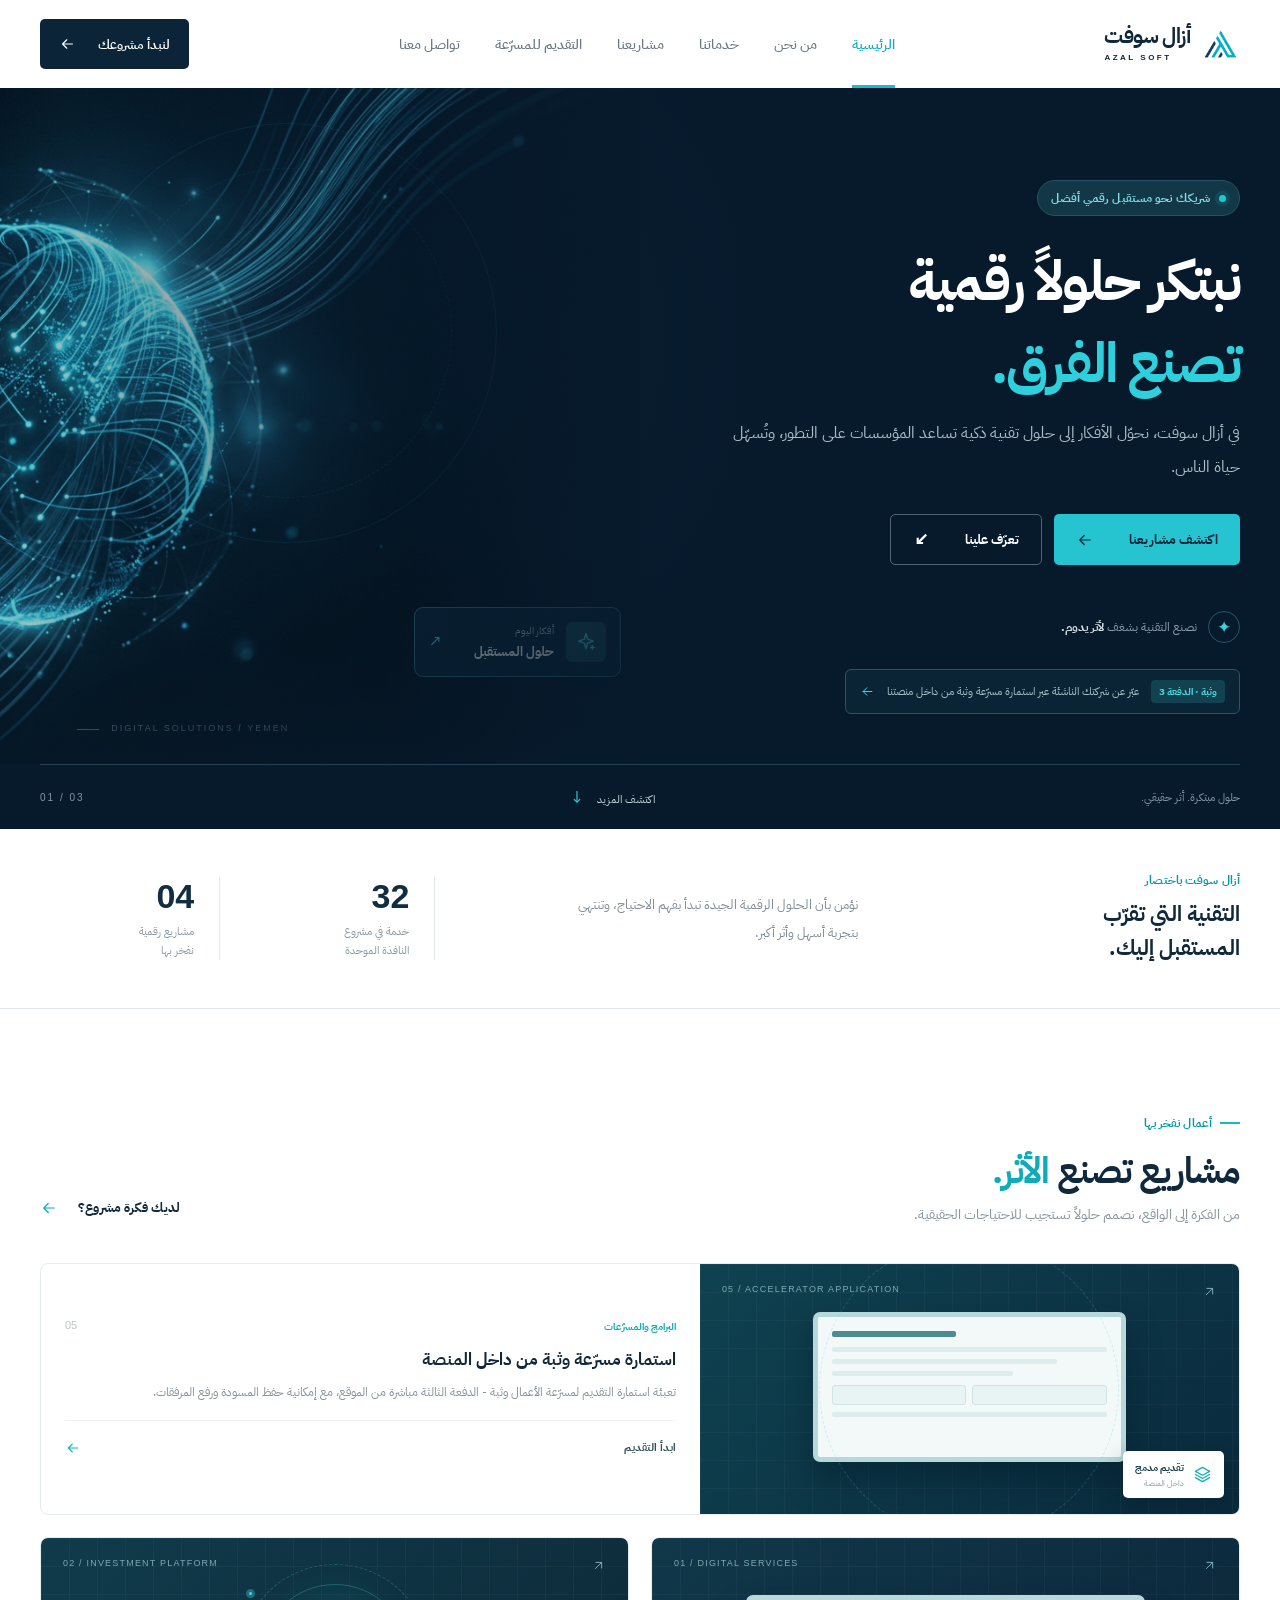
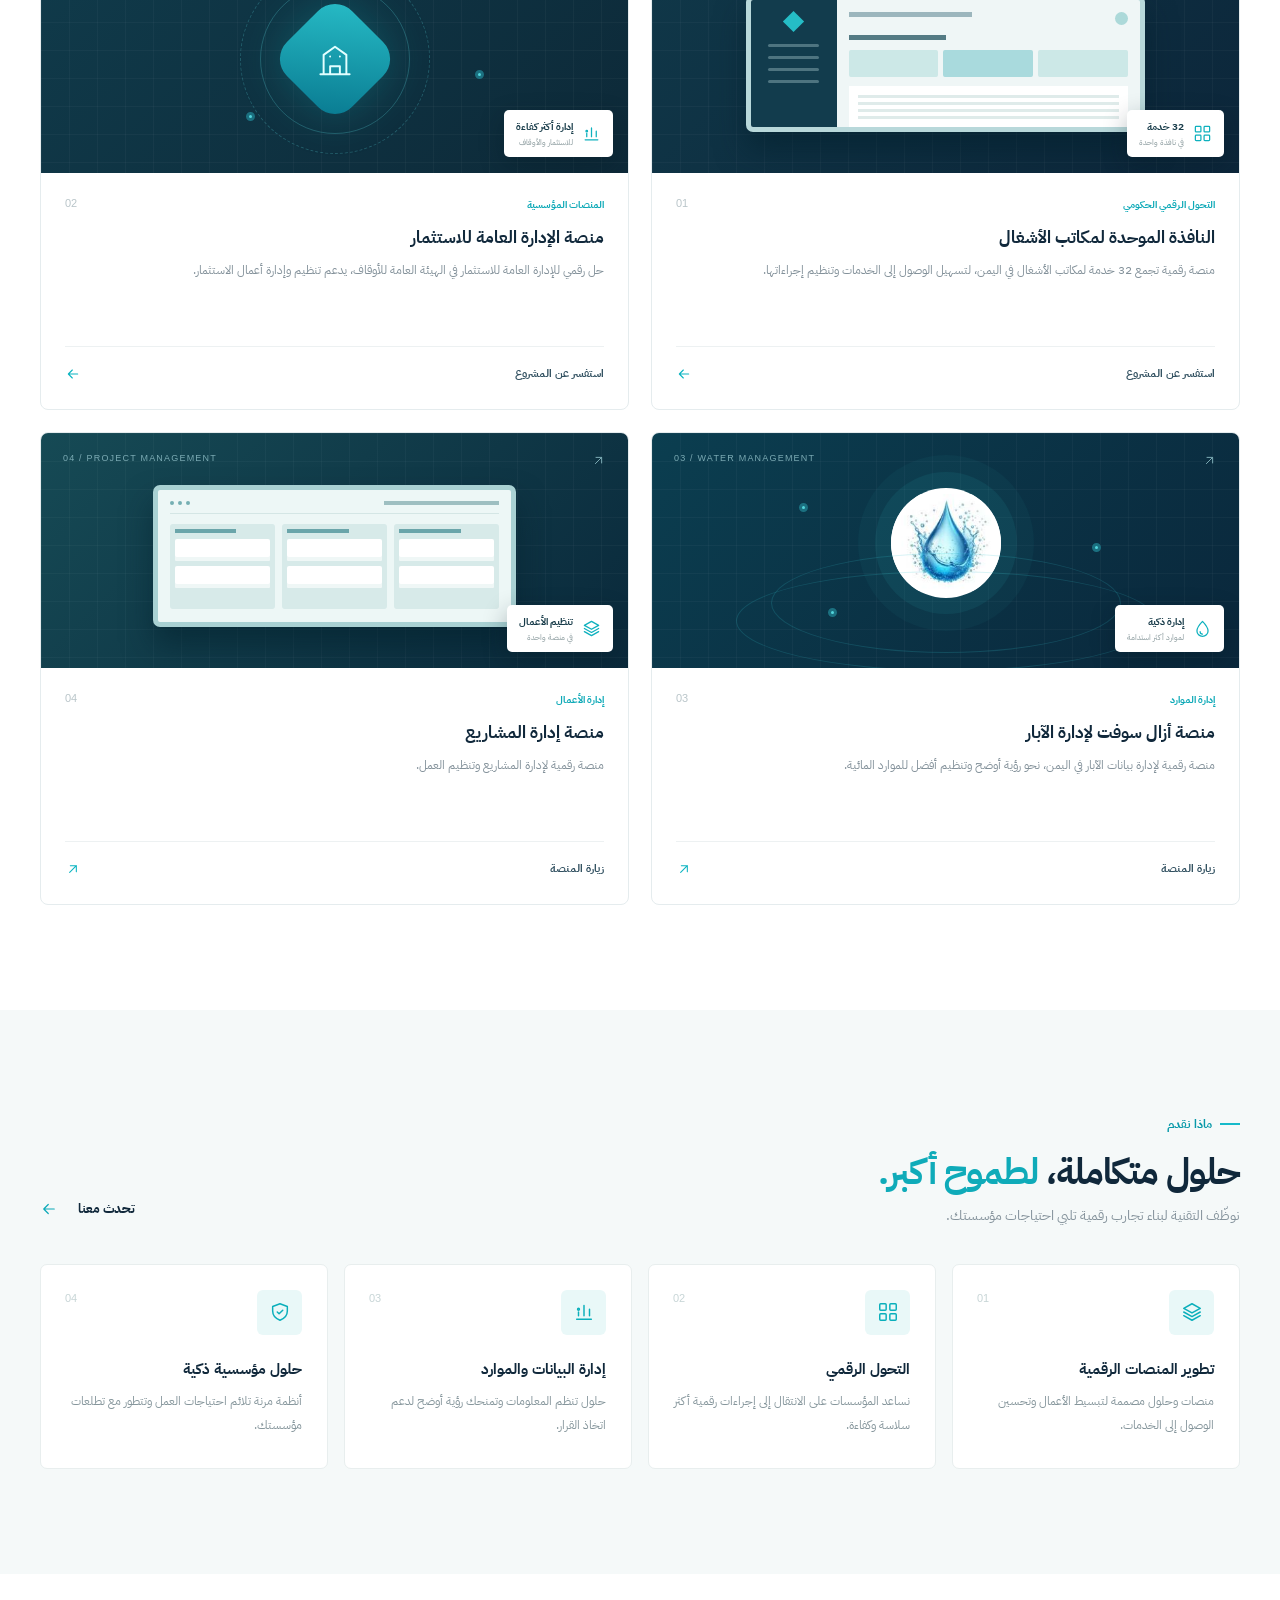
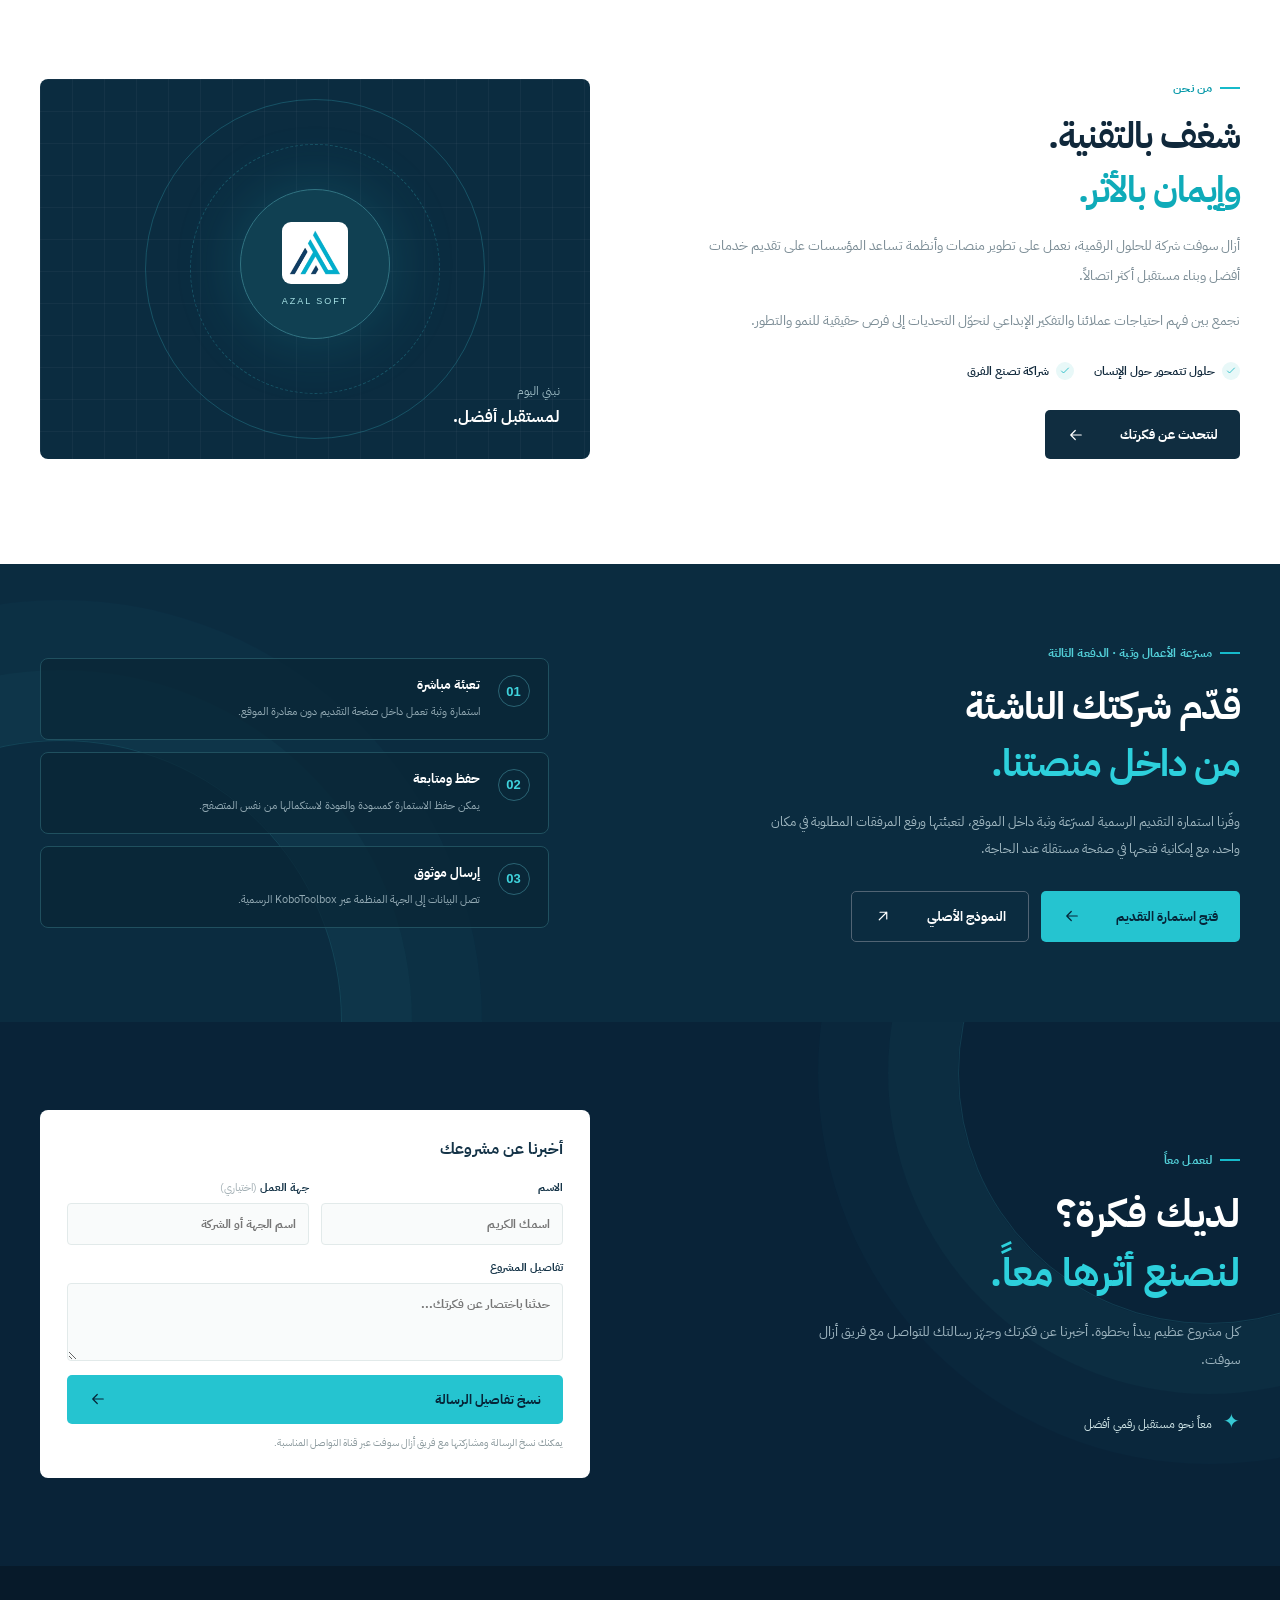
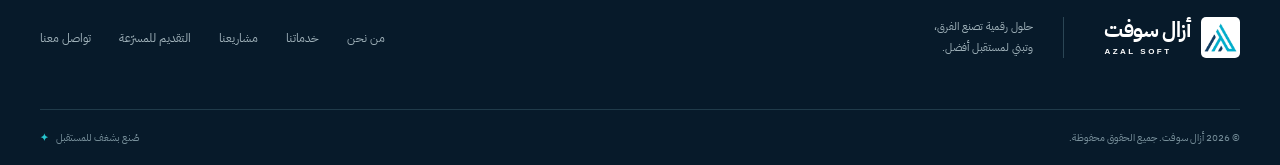
==== web/index.html @ 36b94ab3 "إضافة صفحة تعبئة استمارة مسرّعة وثبة داخل الموقع - صفحة apply.html تعرض استمارة KoboToolbox المدمجة " ====
<!DOCTYPE html>
<html lang="ar" dir="rtl">
<head>
  <meta charset="UTF-8">
  <meta name="viewport" content="width=device-width, initial-scale=1.0">
  <meta name="theme-color" content="#081a2c">
  <meta name="description" content="أزال سوفت للحلول الرقمية: نصمم ونطور منصات رقمية تصنع أثراً مستداماً في اليمن.">
  <title>أزال سوفت | حلول رقمية تصنع الأثر</title>
  <link rel="preconnect" href="https://fonts.googleapis.com">
  <link rel="preconnect" href="https://fonts.gstatic.com" crossorigin>
  <link href="https://fonts.googleapis.com/css2?family=IBM+Plex+Sans+Arabic:wght@400;500;600;700&display=swap" rel="stylesheet">
  <link rel="icon" type="image/png" href="assets/azal-mark.png">
  <link rel="stylesheet" href="styles.css">
  <script src="script.js" defer></script>
</head>
<body>
  <svg xmlns="http://www.w3.org/2000/svg" class="svg-defs" aria-hidden="true">
    <symbol id="arrow" viewBox="0 0 24 24"><path d="M19 12H5M11 18l-6-6 6-6"/></symbol>
    <symbol id="arrow-up" viewBox="0 0 24 24"><path d="M7 17 17 7M8 7h9v9"/></symbol>
    <symbol id="layers" viewBox="0 0 24 24"><path d="m12 3 9 5-9 5-9-5 9-5ZM3 12l9 5 9-5M3 16l9 5 9-5"/></symbol>
    <symbol id="grid" viewBox="0 0 24 24"><rect x="3" y="3" width="7" height="7" rx="1"/><rect x="14" y="3" width="7" height="7" rx="1"/><rect x="3" y="14" width="7" height="7" rx="1"/><rect x="14" y="14" width="7" height="7" rx="1"/></symbol>
    <symbol id="chart" viewBox="0 0 24 24"><path d="M4 20h16M6 16v-4M12 16V5M18 16V9"/><circle cx="6" cy="9" r="1"/></symbol>
    <symbol id="shield" viewBox="0 0 24 24"><path d="M12 3 4 6v5c0 5 3.4 8.3 8 10 4.6-1.7 8-5 8-10V6l-8-3Z"/><path d="m9 12 2 2 4-4"/></symbol>
    <symbol id="building" viewBox="0 0 24 24"><path d="M3 21h18M5 21V9l7-5 7 5v12M9 21v-5h6v5M9 10h.01M15 10h.01"/></symbol>
    <symbol id="drop" viewBox="0 0 24 24"><path d="M12 3S5 10.2 5 15a7 7 0 0 0 14 0c0-4.8-7-12-7-12Z"/><path d="M9 16a3 3 0 0 0 3 3"/></symbol>
    <symbol id="spark" viewBox="0 0 24 24"><path d="m12 3 1.8 5.8L20 11l-6.2 2.2L12 19l-1.8-5.8L4 11l6.2-2.2L12 3ZM19 16v4M17 18h4"/></symbol>
    <symbol id="check" viewBox="0 0 24 24"><path d="m5 12 4 4L19 6"/></symbol>
  </svg>
  <header class="site-header" id="top">
    <div class="container header-inner">
      <a class="brand" href="#top" aria-label="أزال سوفت - الصفحة الرئيسية">
        <span class="brand-mark"><img src="assets/azal-mark.png" alt=""></span>
        <span class="brand-text"><strong>أزال سوفت</strong><small>AZAL SOFT</small></span>
      </a>
      <button class="menu-toggle" type="button" aria-label="فتح القائمة" aria-expanded="false" aria-controls="main-nav"><span></span><span></span><span></span></button>
      <nav class="main-nav" id="main-nav" aria-label="القائمة الرئيسية">
        <a class="active" href="#top">الرئيسية</a><a href="#about">من نحن</a><a href="#services">خدماتنا</a><a href="#projects">مشاريعنا</a><a href="apply.html">التقديم للمسرّعة</a><a href="#contact">تواصل معنا</a>
      </nav>
      <a class="header-cta" href="#contact">لنبدأ مشروعك <svg><use href="#arrow"></use></svg></a>
    </div>
  </header>

  <main>
    <section class="hero">
      <div class="hero-glow"></div>
      <div class="container hero-grid">
        <div class="hero-copy">
          <div class="eyebrow light"><span class="pulse"></span> شريكك نحو مستقبل رقمي أفضل</div>
          <h1>نبتكر حلولاً رقمية<br><span>تصنع الفرق.</span></h1>
          <p>في أزال سوفت، نحوّل الأفكار إلى حلول تقنية ذكية تساعد المؤسسات على التطور، وتُسهّل حياة الناس.</p>
          <div class="hero-actions"><a class="button button-cyan" href="#projects">اكتشف مشاريعنا <svg><use href="#arrow"></use></svg></a><a class="button button-outline" href="#about">تعرّف علينا <span>↙</span></a></div>
          <div class="hero-note"><span class="note-icon">✦</span><span>نصنع التقنية بشغف <b>لأثر يدوم.</b></span></div>
          <a class="hero-program" href="apply.html"><span class="hero-program-badge">وثبة · الدفعة 3</span><span>عبّر عن شركتك الناشئة عبر استمارة مسرّعة وثبة من داخل منصتنا</span><svg><use href="#arrow"></use></svg></a>
        </div>
        <div class="hero-art" aria-hidden="true">
          <div class="orbit orbit-one"></div><div class="orbit orbit-two"></div>
          <div class="floating-card"><span class="floating-icon"><svg><use href="#spark"></use></svg></span><span><small>أفكار اليوم</small><strong>حلول المستقبل</strong></span><span class="float-arrow">↗</span></div>
          <div class="art-label"><span></span> DIGITAL SOLUTIONS <b> / </b> YEMEN</div>
        </div>
      </div>
      <div class="hero-bottom container"><span>حلول مبتكرة. أثر حقيقي.</span><a href="#projects">اكتشف المزيد <span>↓</span></a><span class="hero-index">01 / 03</span></div>
    </section>

    <section class="intro-strip">
      <div class="container strip-grid">
        <div class="strip-title"><span class="section-kicker">أزال سوفت باختصار</span><h2>التقنية التي تقرّب<br>المستقبل إليك.</h2></div>
        <p>نؤمن بأن الحلول الرقمية الجيدة تبدأ بفهم الاحتياج، وتنتهي بتجربة أسهل وأثر أكبر.</p>
        <div class="strip-stat"><strong>32</strong><small>خدمة في مشروع<br>النافذة الموحدة</small></div>
        <div class="strip-stat"><strong>04</strong><small>مشاريع رقمية<br>نفخر بها</small></div>
      </div>
    </section>

    <section class="section projects-section" id="projects">
      <div class="container">
        <div class="section-heading"><div><span class="section-kicker"><i></i> أعمال نفخر بها</span><h2>مشاريع تصنع <em>الأثر.</em></h2><p>من الفكرة إلى الواقع، نصمم حلولاً تستجيب للاحتياجات الحقيقية.</p></div><a class="text-link" href="#contact">لديك فكرة مشروع؟ <svg><use href="#arrow"></use></svg></a></div>
        <div class="project-grid">
          <article class="project-card project-card-wide">
            <div class="project-visual visual-apply"><div class="visual-top"><span>05 / ACCELERATOR APPLICATION</span><svg><use href="#arrow-up"></use></svg></div><div class="apply-art" aria-hidden="true"><div class="apply-sheet"><span class="apply-sheet-head"></span><i></i><i></i><i></i><span class="apply-sheet-row"><b></b><b></b></span><i></i></div><div class="apply-ring"></div></div><div class="visual-badge"><svg><use href="#layers"></use></svg><span><b>تقديم مدمج</b><small>داخل المنصة</small></span></div></div>
            <div class="project-info"><div class="project-meta"><span>البرامج والمسرّعات</span><span>05</span></div><h3>استمارة مسرّعة وثبة من داخل المنصة</h3><p>تعبئة استمارة التقديم لمسرّعة الأعمال وثبة - الدفعة الثالثة مباشرة من الموقع، مع إمكانية حفظ المسودة ورفع المرفقات.</p><a href="apply.html" aria-label="بدء تعبئة استمارة مسرّعة وثبة">ابدأ التقديم <svg><use href="#arrow"></use></svg></a></div>
          </article>
          <article class="project-card">
            <div class="project-visual visual-window"><div class="visual-top"><span>01 / DIGITAL SERVICES</span><svg><use href="#arrow-up"></use></svg></div><div class="mini-dashboard"><div class="dash-sidebar"><span class="dash-logo"></span><i></i><i></i><i></i><i></i></div><div class="dash-content"><div class="dash-header"><b></b><span></span></div><div class="dash-heading"></div><div class="dash-cards"><i></i><i></i><i></i></div><div class="dash-table"><i></i><i></i><i></i><i></i></div></div></div><div class="visual-badge"><svg><use href="#grid"></use></svg><span><b>32 خدمة</b><small>في نافذة واحدة</small></span></div></div>
            <div class="project-info"><div class="project-meta"><span>التحول الرقمي الحكومي</span><span>01</span></div><h3>النافذة الموحدة لمكاتب الأشغال</h3><p>منصة رقمية تجمع 32 خدمة لمكاتب الأشغال في اليمن، لتسهيل الوصول إلى الخدمات وتنظيم إجراءاتها.</p><a href="#contact" aria-label="استفسر عن مشروع النافذة الموحدة">استفسر عن المشروع <svg><use href="#arrow"></use></svg></a></div>
          </article>
          <article class="project-card">
            <div class="project-visual visual-invest"><div class="visual-top"><span>02 / INVESTMENT PLATFORM</span><svg><use href="#arrow-up"></use></svg></div><div class="invest-art"><div class="invest-ring ring-a"></div><div class="invest-ring ring-b"></div><div class="invest-core"><svg><use href="#building"></use></svg></div><span class="invest-dot dot-a"></span><span class="invest-dot dot-b"></span><span class="invest-dot dot-c"></span></div><div class="visual-badge"><svg><use href="#chart"></use></svg><span><b>إدارة أكثر كفاءة</b><small>للاستثمار والأوقاف</small></span></div></div>
            <div class="project-info"><div class="project-meta"><span>المنصات المؤسسية</span><span>02</span></div><h3>منصة الإدارة العامة للاستثمار</h3><p>حل رقمي للإدارة العامة للاستثمار في الهيئة العامة للأوقاف، يدعم تنظيم وإدارة أعمال الاستثمار.</p><a href="#contact" aria-label="استفسر عن منصة الإدارة العامة للاستثمار">استفسر عن المشروع <svg><use href="#arrow"></use></svg></a></div>
          </article>
          <article class="project-card">
            <div class="project-visual visual-water"><div class="visual-top"><span>03 / WATER MANAGEMENT</span><svg><use href="#arrow-up"></use></svg></div><div class="water-art"><div class="water-circle"><img src="assets/water-logo.jpg" alt="شعار مشروع المياه"></div><div class="water-wave wave-one"></div><div class="water-wave wave-two"></div><span class="map-point point-one"></span><span class="map-point point-two"></span><span class="map-point point-three"></span></div><div class="visual-badge"><svg><use href="#drop"></use></svg><span><b>إدارة ذكية</b><small>لموارد أكثر استدامة</small></span></div></div>
            <div class="project-info"><div class="project-meta"><span>إدارة الموارد</span><span>03</span></div><h3>منصة أزال سوفت لإدارة الآبار</h3><p>منصة رقمية لإدارة بيانات الآبار في اليمن، نحو رؤية أوضح وتنظيم أفضل للموارد المائية.</p><a href="https://azalsoftplatform.web.app/" target="_blank" rel="noopener noreferrer" aria-label="زيارة منصة إدارة المياه (تفتح في نافذة جديدة)">زيارة المنصة <svg><use href="#arrow-up"></use></svg></a></div>
          </article>
          <article class="project-card">
            <div class="project-visual visual-manager"><div class="visual-top"><span>04 / PROJECT MANAGEMENT</span><svg><use href="#arrow-up"></use></svg></div><div class="kanban-art" aria-hidden="true"><div class="kanban-header"><i></i><i></i><i></i><span></span></div><div class="kanban-columns"><div><b></b><i></i><i></i></div><div><b></b><i></i><i></i></div><div><b></b><i></i><i></i></div></div></div><div class="visual-badge"><svg><use href="#layers"></use></svg><span><b>تنظيم الأعمال</b><small>في منصة واحدة</small></span></div></div>
            <div class="project-info"><div class="project-meta"><span>إدارة الأعمال</span><span>04</span></div><h3>منصة إدارة المشاريع</h3><p>منصة رقمية لإدارة المشاريع وتنظيم العمل.</p><a href="https://project-manager-9280b.web.app/" target="_blank" rel="noopener noreferrer" aria-label="زيارة منصة إدارة المشاريع (تفتح في نافذة جديدة)">زيارة المنصة <svg><use href="#arrow-up"></use></svg></a></div>
          </article>
        </div>
      </div>
    </section>

    <section class="section services-section" id="services">
      <div class="container"><div class="section-heading"><div><span class="section-kicker"><i></i> ماذا نقدم</span><h2>حلول متكاملة، <em>لطموح أكبر.</em></h2><p>نوظّف التقنية لبناء تجارب رقمية تلبي احتياجات مؤسستك.</p></div><a class="text-link" href="#contact">تحدث معنا <svg><use href="#arrow"></use></svg></a></div>
        <div class="services-grid">
          <article class="service-card"><span class="service-icon"><svg><use href="#layers"></use></svg></span><span class="service-number">01</span><h3>تطوير المنصات الرقمية</h3><p>منصات وحلول مصممة لتبسيط الأعمال وتحسين الوصول إلى الخدمات.</p></article>
          <article class="service-card"><span class="service-icon"><svg><use href="#grid"></use></svg></span><span class="service-number">02</span><h3>التحول الرقمي</h3><p>نساعد المؤسسات على الانتقال إلى إجراءات رقمية أكثر سلاسة وكفاءة.</p></article>
          <article class="service-card"><span class="service-icon"><svg><use href="#chart"></use></svg></span><span class="service-number">03</span><h3>إدارة البيانات والموارد</h3><p>حلول تنظم المعلومات وتمنحك رؤية أوضح لدعم اتخاذ القرار.</p></article>
          <article class="service-card"><span class="service-icon"><svg><use href="#shield"></use></svg></span><span class="service-number">04</span><h3>حلول مؤسسية ذكية</h3><p>أنظمة مرنة تلائم احتياجات العمل وتتطور مع تطلعات مؤسستك.</p></article>
        </div>
      </div>
    </section>

    <section class="section about-section" id="about"><div class="container about-grid"><div class="about-visual"><div class="about-shape shape-one"></div><div class="about-shape shape-two"></div><div class="about-center"><span class="brand-mark large"><img src="assets/azal-mark.png" alt=""></span><span>AZAL SOFT</span></div><div class="about-caption">نبني اليوم<br><strong>لمستقبل أفضل.</strong></div></div><div class="about-copy"><span class="section-kicker"><i></i> من نحن</span><h2>شغف بالتقنية.<br><em>وإيمان بالأثر.</em></h2><p>أزال سوفت شركة للحلول الرقمية، نعمل على تطوير منصات وأنظمة تساعد المؤسسات على تقديم خدمات أفضل وبناء مستقبل أكثر اتصالاً.</p><p>نجمع بين فهم احتياجات عملائنا والتفكير الإبداعي لنحوّل التحديات إلى فرص حقيقية للنمو والتطور.</p><div class="about-values"><span><svg><use href="#check"></use></svg> حلول تتمحور حول الإنسان</span><span><svg><use href="#check"></use></svg> شراكة تصنع الفرق</span></div><a class="button button-dark" href="#contact">لنتحدث عن فكرتك <svg><use href="#arrow"></use></svg></a></div></div></section>

    <section class="program-band" id="wathba">
      <div class="container program-inner">
        <div class="program-copy">
          <span class="section-kicker light-kicker"><i></i> مسرّعة الأعمال وثبة · الدفعة الثالثة</span>
          <h2>قدّم شركتك الناشئة<br><em>من داخل منصتنا.</em></h2>
          <p>وفّرنا استمارة التقديم الرسمية لمسرّعة وثبة داخل الموقع، لتعبئتها ورفع المرفقات المطلوبة في مكان واحد، مع إمكانية فتحها في صفحة مستقلة عند الحاجة.</p>
          <div class="program-actions">
            <a class="button button-cyan" href="apply.html">فتح استمارة التقديم <svg><use href="#arrow"></use></svg></a>
            <a class="button button-outline" href="https://ee.kobotoolbox.org/x/BDS6feIf" target="_blank" rel="noopener noreferrer">النموذج الأصلي <svg><use href="#arrow-up"></use></svg></a>
          </div>
        </div>
        <div class="program-points">
          <div class="program-point"><span>01</span><div><b>تعبئة مباشرة</b><small>استمارة وثبة تعمل داخل صفحة التقديم دون مغادرة الموقع.</small></div></div>
          <div class="program-point"><span>02</span><div><b>حفظ ومتابعة</b><small>يمكن حفظ الاستمارة كمسودة والعودة لاستكمالها من نفس المتصفح.</small></div></div>
          <div class="program-point"><span>03</span><div><b>إرسال موثوق</b><small>تصل البيانات إلى الجهة المنظمة عبر KoboToolbox الرسمية.</small></div></div>
        </div>
      </div>
    </section>

    <section class="contact-section" id="contact"><div class="container contact-grid"><div><span class="section-kicker light-kicker"><i></i> لنعمل معاً</span><h2>لديك فكرة؟<br><em>لنصنع أثرها معاً.</em></h2><p>كل مشروع عظيم يبدأ بخطوة. أخبرنا عن فكرتك وجهّز رسالتك للتواصل مع فريق أزال سوفت.</p><div class="contact-line"><span>✦</span> معاً نحو مستقبل رقمي أفضل</div></div><form class="contact-form" id="contact-form"><h3>أخبرنا عن مشروعك</h3><div class="form-row"><label>الاسم<input name="name" required placeholder="اسمك الكريم" autocomplete="name"></label><label>جهة العمل <span>(اختياري)</span><input name="organization" placeholder="اسم الجهة أو الشركة" autocomplete="organization"></label></div><label>تفاصيل المشروع<textarea name="message" required rows="3" placeholder="حدثنا باختصار عن فكرتك..."></textarea></label><button class="button button-cyan" type="submit">نسخ تفاصيل الرسالة <svg><use href="#arrow"></use></svg></button><p class="form-note" id="form-status" role="status">يمكنك نسخ الرسالة ومشاركتها مع فريق أزال سوفت عبر قناة التواصل المناسبة.</p></form></div></section>
  </main>
  <footer><div class="container footer-main"><a class="brand footer-brand" href="#top"><span class="brand-mark"><img src="assets/azal-mark.png" alt=""></span><span class="brand-text"><strong>أزال سوفت</strong><small>AZAL SOFT</small></span></a><p>حلول رقمية تصنع الفرق،<br>وتبني لمستقبل أفضل.</p><div class="footer-links"><a href="#about">من نحن</a><a href="#services">خدماتنا</a><a href="#projects">مشاريعنا</a><a href="apply.html">التقديم للمسرّعة</a><a href="#contact">تواصل معنا</a></div></div><div class="container footer-bottom"><span>© <span id="year"></span> أزال سوفت. جميع الحقوق محفوظة.</span><span>صُنع بشغف للمستقبل <b>✦</b></span></div></footer>
</body>
</html>
---- web/styles.css ----
:root{--navy:#081a2c;--navy2:#0b2237;--ink:#10283b;--muted:#71808b;--cyan:#17bed0;--line:#e4eaec;--pale:#f4f8f8}*{box-sizing:border-box}html{scroll-behavior:smooth}body{margin:0;font-family:'IBM Plex Sans Arabic',Tahoma,Arial,sans-serif;color:var(--ink);background:#fff;-webkit-font-smoothing:antialiased}a{text-decoration:none;color:inherit}button,input,textarea{font:inherit}button,a{-webkit-tap-highlight-color:transparent}svg{width:22px;height:22px;fill:none;stroke:currentColor;stroke-width:1.6;stroke-linecap:round;stroke-linejoin:round}.svg-defs{position:absolute;width:0;height:0;overflow:hidden}.container{width:min(1200px,calc(100% - 80px));margin:auto}.site-header{height:88px;background:#fff;position:relative;z-index:20}.header-inner{height:100%;display:flex;align-items:center;justify-content:space-between;gap:35px}.brand{display:inline-flex;align-items:center;gap:11px;flex-shrink:0}.brand-mark{width:39px;height:41px;display:block;position:relative;transform:rotate(-1deg)}.brand-mark i{position:absolute;display:block;height:8px;border-radius:5px;transform:rotate(-44deg);background:#10b8c8}.brand-mark i:nth-child(1){width:37px;top:10px;right:0}.brand-mark i:nth-child(2){width:29px;top:20px;right:3px;background:#087e99}.brand-mark i:nth-child(3){width:20px;top:29px;right:6px;background:#113b57}.brand-text{display:flex;flex-direction:column;line-height:1.1}.brand-text strong{font-size:21px;letter-spacing:-.6px}.brand-text small{font-family:Arial,sans-serif;font-weight:700;font-size:8px;letter-spacing:2.5px;margin-top:6px;direction:ltr}.main-nav{display:flex;gap:35px;align-items:center;font-size:14px;font-weight:500;color:#687985;height:100%}.main-nav a{height:100%;display:flex;align-items:center;position:relative;transition:.2s}.main-nav a:hover,.main-nav a.active{color:#0daaba}.main-nav a.active:after{content:'';position:absolute;bottom:0;right:0;left:0;height:3px;background:#19bdcb}.header-cta{background:#0c2437;color:white;padding:14px 19px;border-radius:5px;font-size:13px;font-weight:600;display:flex;gap:22px;align-items:center}.header-cta svg{width:17px}.menu-toggle{display:none}.hero{background:#071a2c;color:white;position:relative;overflow:hidden;min-height:580px}.hero:before{content:'';position:absolute;inset:0;background:linear-gradient(90deg,rgba(7,26,44,.25),rgba(7,26,44,.8) 54%,#071a2c 80%);z-index:1;pointer-events:none}.hero:after{content:'';position:absolute;inset:0;background:linear-gradient(0deg,#071a2c 0%,transparent 25%);pointer-events:none}.hero-glow{position:absolute;width:700px;height:500px;background:#087e9a;filter:blur(150px);opacity:.12;left:0;top:0}.hero-grid{display:grid;grid-template-columns:1fr 1fr;min-height:515px;position:relative}.hero-copy{padding:92px 0 50px;position:relative;z-index:3}.eyebrow,.section-kicker{font-size:12px;font-weight:700;letter-spacing:.1px;color:#0799a9}.eyebrow.light{display:inline-flex;align-items:center;gap:9px;color:#83dce2;background:#123747;border:1px solid #235460;border-radius:30px;padding:8px 13px}.pulse{width:7px;height:7px;background:#22c7d2;border-radius:50%;box-shadow:0 0 0 4px #1cc4d022}.hero h1{font-size:clamp(42px,4.4vw,62px);line-height:1.45;letter-spacing:-2px;margin:25px 0 13px;font-weight:700}.hero h1 span,.contact-section h2 em{color:#2dd0dc;font-style:normal}.hero-copy>p{font-size:16px;line-height:2.1;color:#adbdc6;max-width:510px;margin:0}.hero-actions{display:flex;gap:12px;margin-top:30px}.button{display:inline-flex;align-items:center;justify-content:center;gap:35px;border:0;border-radius:5px;padding:15px 22px;font-size:13px;font-weight:700;cursor:pointer;transition:transform .2s,background .2s}.button:hover,.header-cta:hover{transform:translateY(-2px)}.button svg{width:18px;height:18px}.button-cyan{background:#25c4d0;color:#062538}.button-cyan:hover{background:#51d6df}.button-outline{border:1px solid #516474;color:#fff;background:transparent}.button-outline span{font-size:19px;line-height:1}.hero-note{display:flex;align-items:center;gap:11px;margin-top:46px;color:#8ca1ad;font-size:12px}.hero-note b{color:#d3e1e5}.note-icon{display:grid;place-items:center;width:32px;height:32px;border:1px solid #2b5363;border-radius:50%;color:#35d5dd;font-size:17px}.hero-art{position:relative;min-height:515px;background-image:linear-gradient(90deg,transparent 65%,#071a2c 100%),url('assets/hero-network.png');background-position:center;background-size:cover;margin-left:calc((1200px - 100vw)/2);z-index:0}.orbit{position:absolute;border:1px solid #25c6d52a;border-radius:50%;width:420px;height:420px;top:35px;left:12%}.orbit-two{width:330px;height:330px;top:80px;left:19%;border-style:dashed}.floating-card{position:absolute;z-index:3;bottom:87px;right:3%;background:rgba(10,38,55,.88);border:1px solid #38717d;border-radius:9px;padding:14px;display:flex;align-items:center;gap:12px;box-shadow:0 14px 50px #00152280;direction:rtl}.floating-icon{height:40px;width:40px;display:grid;place-items:center;background:#174b58;border-radius:6px;color:#4fdbe2}.floating-card small,.floating-card strong{display:block}.floating-card small{font-size:10px;color:#a9c1c8}.floating-card strong{font-size:13px;margin-top:4px}.float-arrow{color:#50dce4;margin-right:20px}.art-label{position:absolute;bottom:31px;left:12%;font:9px Arial;letter-spacing:2px;color:#89abb6;direction:ltr}.art-label span{display:inline-block;width:22px;height:1px;background:#20cfda;vertical-align:middle;margin-right:8px}.art-label b{color:#27c4d1}.hero-bottom{height:65px;display:flex;align-items:center;justify-content:space-between;border-top:1px solid #244252;color:#8297a4;font-size:11px;position:relative;z-index:4}.hero-bottom a{color:#c4d6da}.hero-bottom a span{font-size:17px;color:#29ccd7;margin-right:10px}.hero-index{font:10px Arial;letter-spacing:2px;direction:ltr}.intro-strip{background:#fff;border-bottom:1px solid var(--line)}.strip-grid{display:grid;grid-template-columns:1.25fr 1.4fr .65fr .65fr;align-items:center;gap:35px;padding:42px 0}.strip-title h2{font-size:21px;line-height:1.6;margin:9px 0 0}.strip-grid>p{font-size:13px;color:#7d8b94;line-height:2.1;max-width:300px}.strip-stat{border-right:1px solid #e0e8e9;padding-right:25px;display:flex;flex-direction:column}.strip-stat strong{font:700 34px Arial;color:#102d41;direction:ltr;text-align:right}.strip-stat strong span{color:#18b9c6;font-size:21px}.strip-stat small{font-size:11px;line-height:1.7;color:#8a989f;margin-top:7px}.section{padding:105px 0}.section-heading{display:flex;justify-content:space-between;align-items:end;margin-bottom:38px}.section-kicker{display:flex;align-items:center;gap:8px}.section-kicker i{width:20px;height:2px;background:#16baca;display:inline-block}.section-heading h2,.about-copy h2{font-size:36px;line-height:1.5;letter-spacing:-1px;margin:12px 0 6px}.section-heading h2 em,.about-copy h2 em{color:#0fabb9;font-style:normal}.section-heading p{margin:0;color:#86949d;font-size:14px}.text-link{display:flex;gap:20px;align-items:center;font-size:13px;font-weight:700;padding-bottom:6px}.text-link svg{color:#0ba9b8;width:18px}.project-grid{display:grid;grid-template-columns:repeat(2,1fr);gap:22px}.project-card{border:1px solid #e5ecee;background:white;border-radius:8px;overflow:hidden;transition:transform .25s,box-shadow .25s}.project-card:hover{transform:translateY(-5px);box-shadow:0 18px 45px #102e4010}.project-visual{height:235px;position:relative;overflow:hidden;direction:ltr}.visual-window{background:linear-gradient(135deg,#103849,#0c263a)}.visual-invest{background:linear-gradient(135deg,#103b4b,#0d2938)}.visual-water{background:linear-gradient(135deg,#0b3e50,#0a273b)}.project-visual:before{content:'';position:absolute;inset:0;background-image:linear-gradient(#ffffff08 1px,transparent 1px),linear-gradient(90deg,#ffffff08 1px,transparent 1px);background-size:28px 28px}.visual-top{position:absolute;left:22px;right:22px;top:20px;display:flex;justify-content:space-between;color:#7cabb4;font:9px Arial;letter-spacing:1.2px}.visual-top svg{width:15px;height:15px}.mini-dashboard{position:absolute;width:68%;height:137px;background:#eff6f6;border:5px solid #b8d8da;border-radius:7px;top:57px;left:16%;display:flex;box-shadow:0 18px 30px #001d2980;overflow:hidden}.dash-sidebar{width:22%;background:#123c4d;display:flex;flex-direction:column;align-items:center;gap:9px;padding-top:14px}.dash-logo{width:15px;height:15px;background:#25bdc6;transform:rotate(45deg);margin-bottom:6px}.dash-sidebar i{width:60%;height:3px;background:#4e7480;border-radius:4px}.dash-content{padding:12px;flex:1}.dash-header{display:flex;justify-content:space-between}.dash-header b{width:44%;height:5px;background:#9cb6bd}.dash-header span{width:13px;height:13px;border-radius:50%;background:#acd9d9}.dash-heading{width:35%;height:5px;background:#547b84;margin:10px 0}.dash-cards{display:flex;gap:5px}.dash-cards i{height:27px;flex:1;background:#cce8e7;border-radius:2px}.dash-cards i:nth-child(2){background:#a9dadd}.dash-table{margin-top:9px;background:white;padding:5px}.dash-table i{display:block;height:3px;background:#dfebea;margin:4px}.visual-badge{position:absolute;bottom:16px;right:15px;background:#fff;border-radius:5px;box-shadow:0 8px 25px #00162150;display:flex;align-items:center;gap:9px;padding:9px 12px;direction:rtl}.visual-badge svg{color:#0fb1be;width:19px;height:19px}.visual-badge b,.visual-badge small{display:block}.visual-badge b{font-size:10px;color:#173b49}.visual-badge small{font-size:8px;color:#8b9b9e;margin-top:2px}.invest-art,.water-art{position:absolute;inset:0}.invest-ring{position:absolute;border:1px solid #55c8d04a;border-radius:50%;width:150px;height:150px;left:calc(50% - 75px);top:46px}.ring-b{width:190px;height:190px;left:calc(50% - 95px);top:26px;border-style:dashed}.invest-core{position:absolute;left:calc(50% - 46px);top:75px;background:linear-gradient(140deg,#28bec8,#08788f);width:92px;height:92px;border-radius:24px;transform:rotate(45deg);box-shadow:0 0 45px #17bbc044;display:grid;place-items:center}.invest-core svg{transform:rotate(-45deg);width:39px;height:39px;color:#e2ffff;stroke-width:1.2}.invest-dot,.map-point{position:absolute;width:9px;height:9px;background:#52d4db;border:3px solid #1b7080;border-radius:50%}.dot-a{top:51px;left:35%}.dot-b{top:132px;left:74%}.dot-c{top:174px;left:35%}.water-circle{position:absolute;top:55px;left:calc(50% - 55px);width:110px;height:110px;border-radius:50%;background:linear-gradient(145deg,#2bc5d0,#08778f);display:grid;place-items:center;box-shadow:0 0 0 16px #32c6d015,0 0 0 33px #32c6d00b}.water-circle svg{color:white;width:50px;height:50px;stroke-width:1}.water-wave{position:absolute;border:1px solid #38c2cd30;border-radius:50%;width:350px;height:100px;top:120px;left:calc(50% - 175px)}.wave-two{top:138px;width:420px;left:calc(50% - 210px)}.point-one{top:70px;left:25%}.point-two{top:110px;left:75%}.point-three{top:175px;left:30%}.project-info{padding:24px}.project-meta{display:flex;justify-content:space-between;color:#0da9b7;font-size:10px;font-weight:700}.project-meta span:last-child{font:11px Arial;color:#b9c5c9}.project-info h3{font-size:17px;margin:13px 0 8px}.project-info p{font-size:12px;color:#83919a;line-height:2;min-height:72px;margin:0}.project-info>a{border-top:1px solid #edf1f2;display:flex;align-items:center;justify-content:space-between;padding-top:16px;margin-top:16px;font-size:11px;font-weight:700;color:#325161}.project-info>a svg{width:16px;color:#0bb4c1}.services-section{background:#f5f9f9}.services-grid{display:grid;grid-template-columns:repeat(4,1fr);gap:16px}.service-card{background:white;border:1px solid #e8eeee;border-radius:7px;padding:25px;min-height:205px;position:relative}.service-icon{width:45px;height:45px;border-radius:6px;display:grid;place-items:center;color:#0aafbb;background:#e9f8f8}.service-number{position:absolute;left:24px;top:27px;font:11px Arial;color:#c7d5d6}.service-card h3{font-size:15px;margin:23px 0 9px}.service-card p{font-size:12px;line-height:2;color:#86969c;margin:0}.about-grid{display:grid;grid-template-columns:1fr 1fr;gap:100px;align-items:center}.about-visual{height:380px;border-radius:8px;background:#0b2c40;position:relative;overflow:hidden;order:2}.about-visual:before{content:'';position:absolute;inset:0;background-image:linear-gradient(#ffffff09 1px,transparent 1px),linear-gradient(90deg,#ffffff09 1px,transparent 1px);background-size:32px 32px}.about-shape{position:absolute;border:1px solid #39bdc944;border-radius:50%;width:340px;height:340px;top:20px;left:calc(50% - 170px)}.shape-two{width:250px;height:250px;top:65px;left:calc(50% - 125px);border-style:dashed}.about-center{position:absolute;top:110px;left:calc(50% - 75px);width:150px;height:150px;background:#104052;box-shadow:0 0 70px #1fc2ce33;border:1px solid #317382;border-radius:50%;display:flex;flex-direction:column;align-items:center;justify-content:center;color:#a9e3e7;font:9px Arial;letter-spacing:2px;gap:12px}.brand-mark.large{transform:scale(1.3)}.about-caption{position:absolute;bottom:27px;right:30px;color:#9ab8c1;font-size:12px;line-height:1.8}.about-caption strong{color:white;font-size:16px}.about-copy{order:1}.about-copy p{font-size:14px;line-height:2.2;color:#7c8d96}.about-values{display:flex;flex-wrap:wrap;gap:20px;margin:25px 0 30px}.about-values span{display:flex;align-items:center;gap:7px;font-size:12px;font-weight:600}.about-values svg{width:18px;height:18px;color:#0db4c1;background:#e8f8f8;border-radius:50%;padding:3px}.button-dark{background:#102d40;color:white}.contact-section{background:#092338;color:white;padding:88px 0;position:relative;overflow:hidden}.contact-section:before{content:'';position:absolute;width:500px;height:500px;border:1px solid #3cbcc52a;border-radius:50%;right:-180px;top:-200px;box-shadow:0 0 0 70px #3cbcc509,0 0 0 140px #3cbcc507}.contact-grid{position:relative;display:grid;grid-template-columns:1fr 1fr;gap:100px;align-items:center}.light-kicker{color:#53d0d9}.contact-section h2{font-size:39px;line-height:1.5;margin:16px 0}.contact-section p{font-size:14px;line-height:2;color:#9db4bf;max-width:450px}.contact-line{margin-top:32px;color:#d1e6e8;font-size:12px}.contact-line span{color:#37c9d4;font-size:20px;margin-left:8px}.contact-form{background:#fff;border-radius:8px;color:#143347;padding:27px}.contact-form h3{font-size:16px;margin:0 0 18px}.contact-form label{font-size:11px;font-weight:700;display:block;margin-bottom:14px}.contact-form label span{color:#a2afb4;font-weight:400}.form-row{display:grid;grid-template-columns:1fr 1fr;gap:12px}.contact-form input,.contact-form textarea{display:block;width:100%;border:1px solid #e2eaea;border-radius:4px;padding:11px 12px;font-size:12px;color:#173747;margin-top:7px;outline:none;background:#f9fbfb}.contact-form input:focus,.contact-form textarea:focus{border-color:#19bdc8}.contact-form textarea{resize:vertical}.contact-form .button{width:100%;justify-content:space-between}.contact-form .form-note{font-size:10px;color:#8b999d;margin:10px 0 0;line-height:1.7}.contact-form .form-note.success{color:#058875}.contact-form .form-note.error{color:#b15252}footer{background:#071a2a;color:#a0b2ba}.footer-main{padding:40px 0;display:flex;align-items:center;gap:40px}.footer-brand{color:white}.footer-main p{font-size:11px;line-height:1.9;border-right:1px solid #2b4655;padding-right:30px}.footer-links{display:flex;gap:28px;margin-right:auto;font-size:12px}.footer-links a:hover{color:#39c6d0}.footer-bottom{border-top:1px solid #203b4a;padding:20px 0;display:flex;justify-content:space-between;font-size:10px;color:#78909b}.footer-bottom b{color:#27c5ce;margin-right:6px}
@media(max-width:1000px){.container{width:min(100% - 48px,1200px)}.main-nav{gap:19px}.header-inner{gap:20px}.hero h1{font-size:48px}.hero-art{margin-left:-24px}.about-grid,.contact-grid{gap:50px}.service-card{padding:19px}.project-info{padding:19px}.project-info h3{font-size:15px}}
@media(max-width:760px){.site-header{height:72px}.container{width:calc(100% - 36px)}.brand-text strong{font-size:19px}.header-cta{margin-right:auto;padding:11px 13px;font-size:11px;gap:10px}.menu-toggle{display:flex;order:3;width:38px;height:38px;background:#f0f7f7;border:0;border-radius:4px;flex-direction:column;justify-content:center;align-items:center;gap:4px}.menu-toggle span{width:18px;height:2px;background:#123a4d}.main-nav{display:none;position:absolute;top:72px;right:0;left:0;height:auto;background:white;padding:12px 18px 20px;box-shadow:0 12px 20px #102c3a1c;flex-direction:column;align-items:stretch;gap:0}.main-nav.open{display:flex}.main-nav a{height:auto;padding:12px}.main-nav a.active:after{display:none}.hero-grid{display:flex;flex-direction:column;min-height:auto}.hero-copy{padding:65px 0 20px}.hero h1{font-size:clamp(38px,9vw,52px)}.hero-copy>p{font-size:14px}.hero-note{margin-top:30px}.hero-art{min-height:260px;margin:0 -18px;background-position:center 54%}.hero:before{background:linear-gradient(180deg,#071a2c 0%,#071a2c 48%,transparent 80%)}.orbit{width:240px;height:240px;top:5px;left:calc(50% - 120px)}.orbit-two{width:190px;height:190px;top:30px;left:calc(50% - 95px)}.floating-card{bottom:28px;right:7%;padding:10px}.art-label{bottom:15px;left:7%}.hero-bottom{height:55px}.strip-grid{grid-template-columns:1fr 1fr;gap:25px;padding:35px 0}.strip-grid>p{margin:0}.strip-stat{padding-right:15px}.section{padding:70px 0}.section-heading{align-items:start;gap:20px}.section-heading h2,.about-copy h2{font-size:29px}.section-heading p{font-size:12px;line-height:1.9}.section-heading .text-link{display:none}.project-grid{grid-template-columns:1fr;gap:16px}.project-visual{height:230px}.project-info p{min-height:0}.services-grid{grid-template-columns:1fr 1fr}.about-grid{grid-template-columns:1fr;gap:30px}.about-copy{order:1}.about-visual{order:2;height:320px}.about-shape{top:-10px}.shape-two{top:35px}.about-center{top:80px}.contact-grid{grid-template-columns:1fr;gap:30px}.contact-section{padding:65px 0}.contact-section h2{font-size:32px}.footer-main{flex-wrap:wrap;gap:15px}.footer-main p{padding-right:20px}.footer-links{width:100%;margin:15px 0 0;flex-wrap:wrap;gap:20px}.footer-bottom{gap:15px;line-height:1.8}}
@media(max-width:420px){.header-cta{font-size:10px;gap:5px;padding:10px}.header-cta svg{width:14px}.header-inner{gap:9px}.brand{gap:6px}.brand-mark{width:33px;transform:scale(.85)}.brand-text strong{font-size:16px}.brand-text small{font-size:7px}.hero-actions .button{gap:15px;padding:14px}.services-grid{grid-template-columns:1fr}.service-card{min-height:0}.form-row{grid-template-columns:1fr;gap:0}.footer-bottom{flex-direction:column}}

.visual-manager{background:linear-gradient(135deg,#164a55,#0a293b)}.kanban-art{position:absolute;width:62%;height:142px;top:52px;left:19%;padding:12px;background:#edf7f6;border:5px solid #a9d1d3;border-radius:7px;box-shadow:0 18px 30px #001d2980}.kanban-header{display:flex;align-items:center;gap:4px;height:12px;border-bottom:1px solid #d4e6e5;padding-bottom:8px}.kanban-header i{width:4px;height:4px;background:#75afb3;border-radius:50%}.kanban-header span{width:35%;height:4px;background:#9ebfc1;margin-left:auto}.kanban-columns{display:flex;gap:7px;margin-top:10px;height:85px}.kanban-columns div{flex:1;background:#d7eae9;padding:5px;border-radius:3px}.kanban-columns b{display:block;width:65%;height:4px;background:#6aa5aa;margin-bottom:6px}.kanban-columns i{display:block;height:22px;background:white;border-radius:2px;margin-bottom:5px;box-shadow:inset 0 -4px #eff7f6}

/* Official Azal Soft mark, supplied by the company. */
.brand-mark{display:flex;align-items:center;justify-content:center;transform:none;background:#fff;border-radius:5px;padding:3px}.brand-mark img{display:block;width:100%;height:100%;object-fit:contain}.brand-mark.large{width:66px;height:62px;transform:none;border-radius:9px;padding:7px}.footer-brand .brand-mark{background:#fff}

.water-circle{background:#fff;overflow:hidden}.water-circle img{width:100%;height:100%;object-fit:contain}

/* Program band (مسرّعة وثبة) + embedded application card */
.hero-program{display:inline-flex;align-items:center;gap:12px;margin-top:26px;padding:10px 14px;border:1px solid #2b5564;border-radius:6px;background:rgba(12,42,59,.62);font-size:11px;color:#a9c1c8;transition:border-color .2s,background .2s;max-width:100%}
.hero-program:hover{border-color:#2fb8c4;background:rgba(16,58,78,.8)}
.hero-program-badge{flex-shrink:0;background:#12414f;color:#4fdbe2;border-radius:4px;padding:4px 8px;font-size:10px;font-weight:700;white-space:nowrap}
.hero-program svg{width:15px;height:15px;color:#35d5dd;flex-shrink:0}
.program-band{background:#0b2c40;color:white;padding:80px 0;position:relative;overflow:hidden}
.program-band:before{content:'';position:absolute;width:560px;height:560px;border:1px solid #3cbcc52a;border-radius:50%;left:-220px;bottom:-280px;box-shadow:0 0 0 70px #3cbcc509,0 0 0 140px #3cbcc507}
.program-inner{position:relative;display:grid;grid-template-columns:1.1fr .9fr;gap:70px;align-items:center}
.program-copy h2{font-size:clamp(28px,3.4vw,38px);line-height:1.5;letter-spacing:-1px;margin:16px 0}
.program-copy h2 em{color:#2dd0dc;font-style:normal}
.program-copy p{font-size:13px;line-height:2.1;color:#a2b9c2;max-width:470px;margin:0}
.program-actions{display:flex;flex-wrap:wrap;gap:12px;margin-top:28px}
.program-points{display:flex;flex-direction:column;gap:12px}
.program-point{display:grid;grid-template-columns:36px 1fr;gap:14px;align-items:start;padding:16px 18px;background:rgba(9,38,54,.7);border:1px solid #20505f;border-radius:8px}
.program-point>span{font:700 13px Arial;color:#3fd3dd;border:1px solid #2a6373;border-radius:50%;width:32px;height:32px;display:grid;place-items:center;direction:ltr}
.program-point b{display:block;font-size:13px;margin-bottom:4px}
.program-point small{font-size:11px;line-height:1.9;color:#93aab4}
.visual-apply{background:linear-gradient(135deg,#0f4250,#0a2a3d)}
.apply-art{position:absolute;inset:0}
.apply-sheet{position:absolute;width:58%;height:150px;top:48px;left:21%;background:#f3f9f9;border:5px solid #b6d8da;border-radius:7px;padding:14px;box-shadow:0 18px 30px #001d2980;display:flex;flex-direction:column;gap:7px}
.apply-sheet-head{display:block;width:45%;height:6px;background:#4f8b93;border-radius:2px;margin-bottom:3px}
.apply-sheet i{display:block;height:5px;background:#ddecec;border-radius:2px}
.apply-sheet i:nth-of-type(2){width:82%}
.apply-sheet i:nth-of-type(3){width:66%}
.apply-sheet-row{display:flex;gap:6px;margin-top:2px}
.apply-sheet-row b{flex:1;height:20px;background:#e8f4f3;border:1px solid #cfe4e3;border-radius:3px}
.apply-ring{position:absolute;border:1px solid #55c8d040;border-radius:50%;width:300px;height:300px;top:-25px;left:calc(50% - 150px);border-style:dashed}
@media(max-width:1000px){.program-inner{grid-template-columns:1fr;gap:34px}}
@media(max-width:760px){.program-band{padding:60px 0}.program-actions .button{width:100%;justify-content:space-between}.hero-program{display:none}}

/* Wide card for the accelerator application entry (05) */
@media(min-width:761px){
  .project-card-wide{grid-column:1/-1;display:grid;grid-template-columns:.9fr 1.1fr}
  .project-card-wide .project-visual{height:100%;min-height:250px}
  .project-card-wide .project-info{display:flex;flex-direction:column;justify-content:center}
  .project-card-wide .project-info p{min-height:0}
}
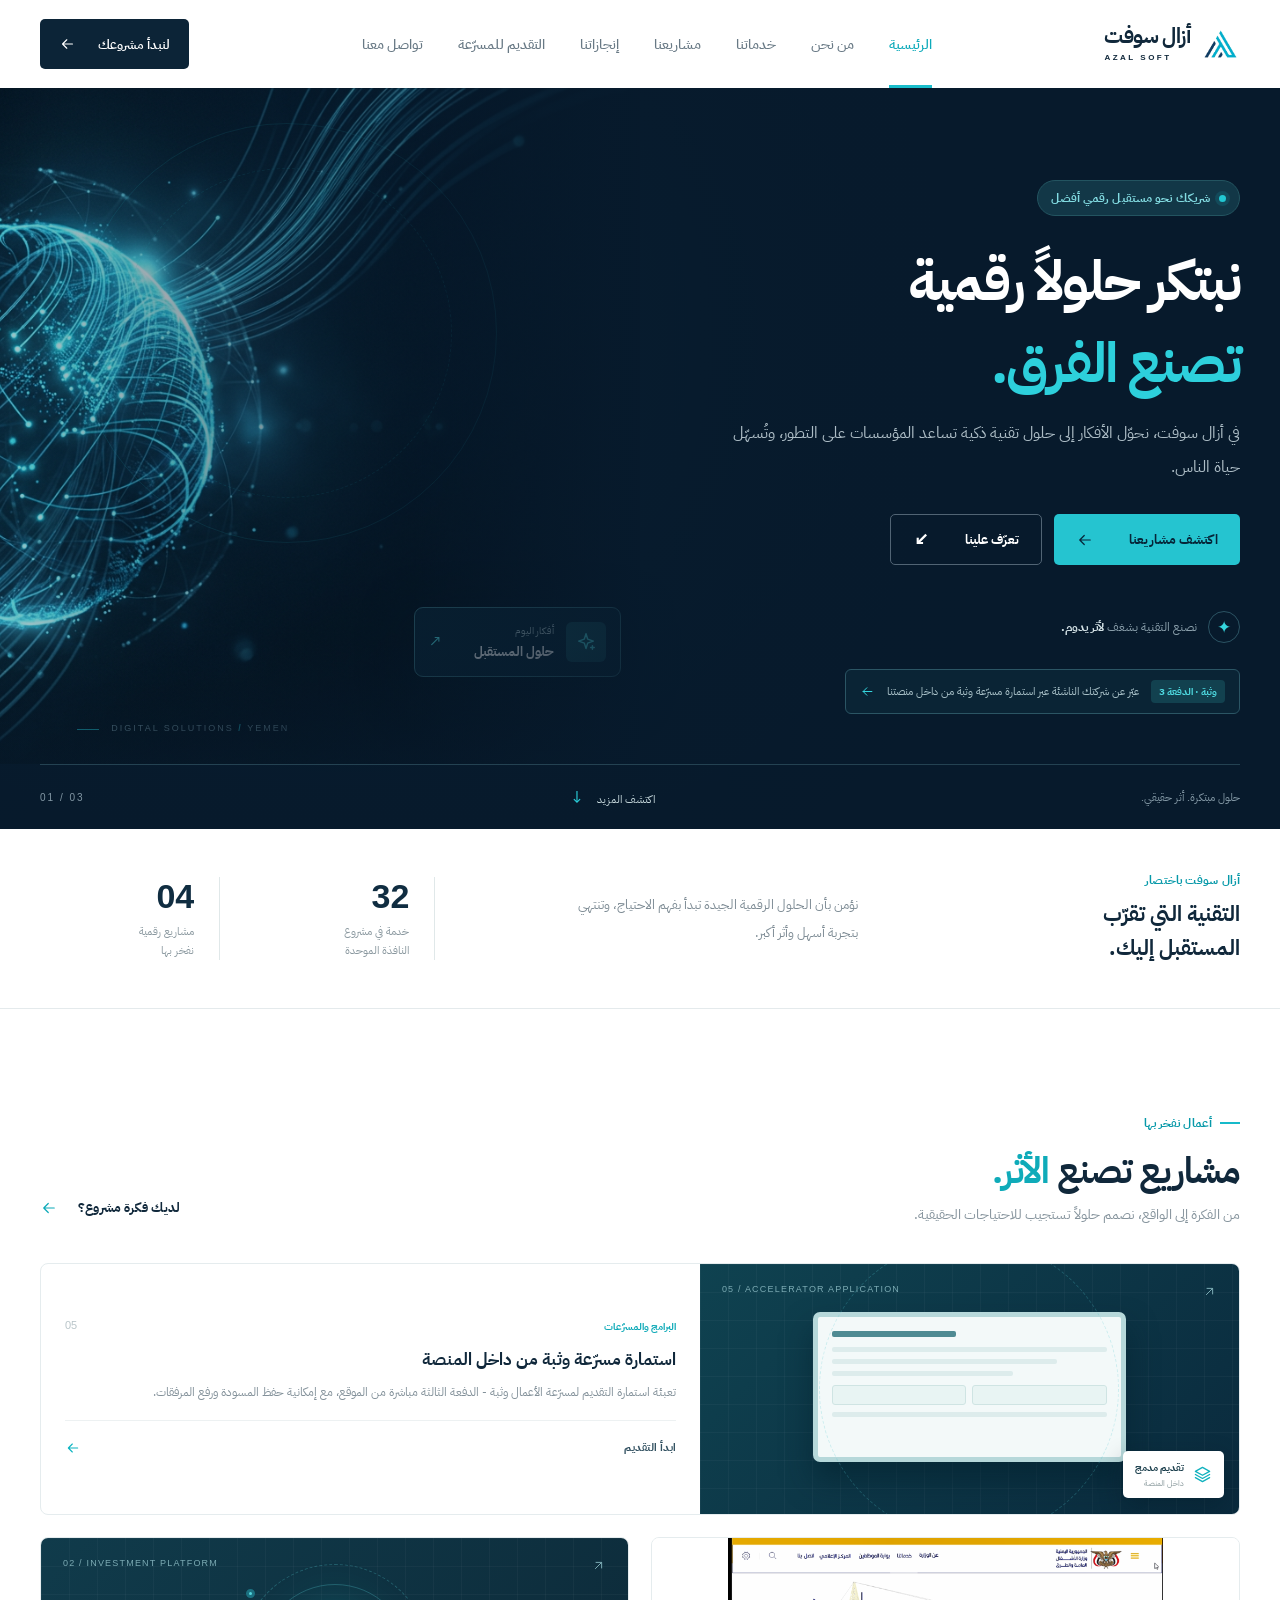
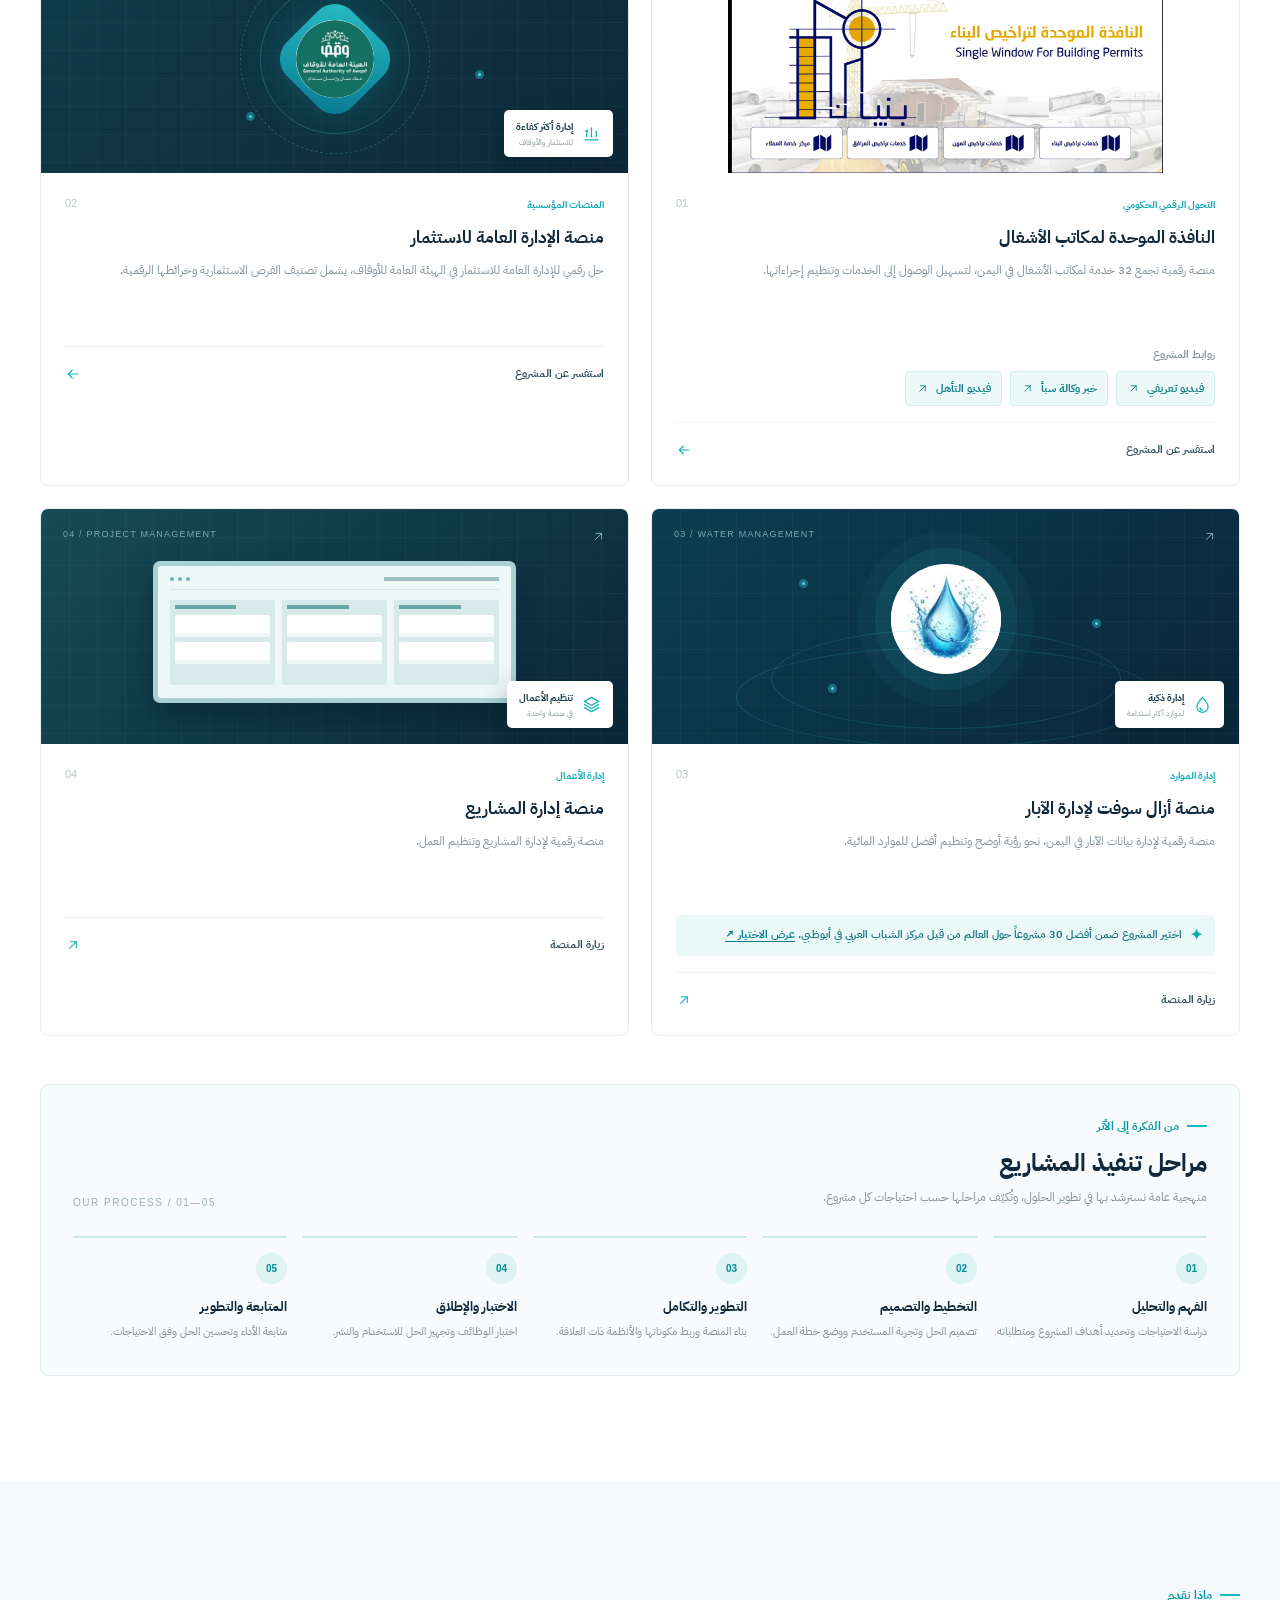
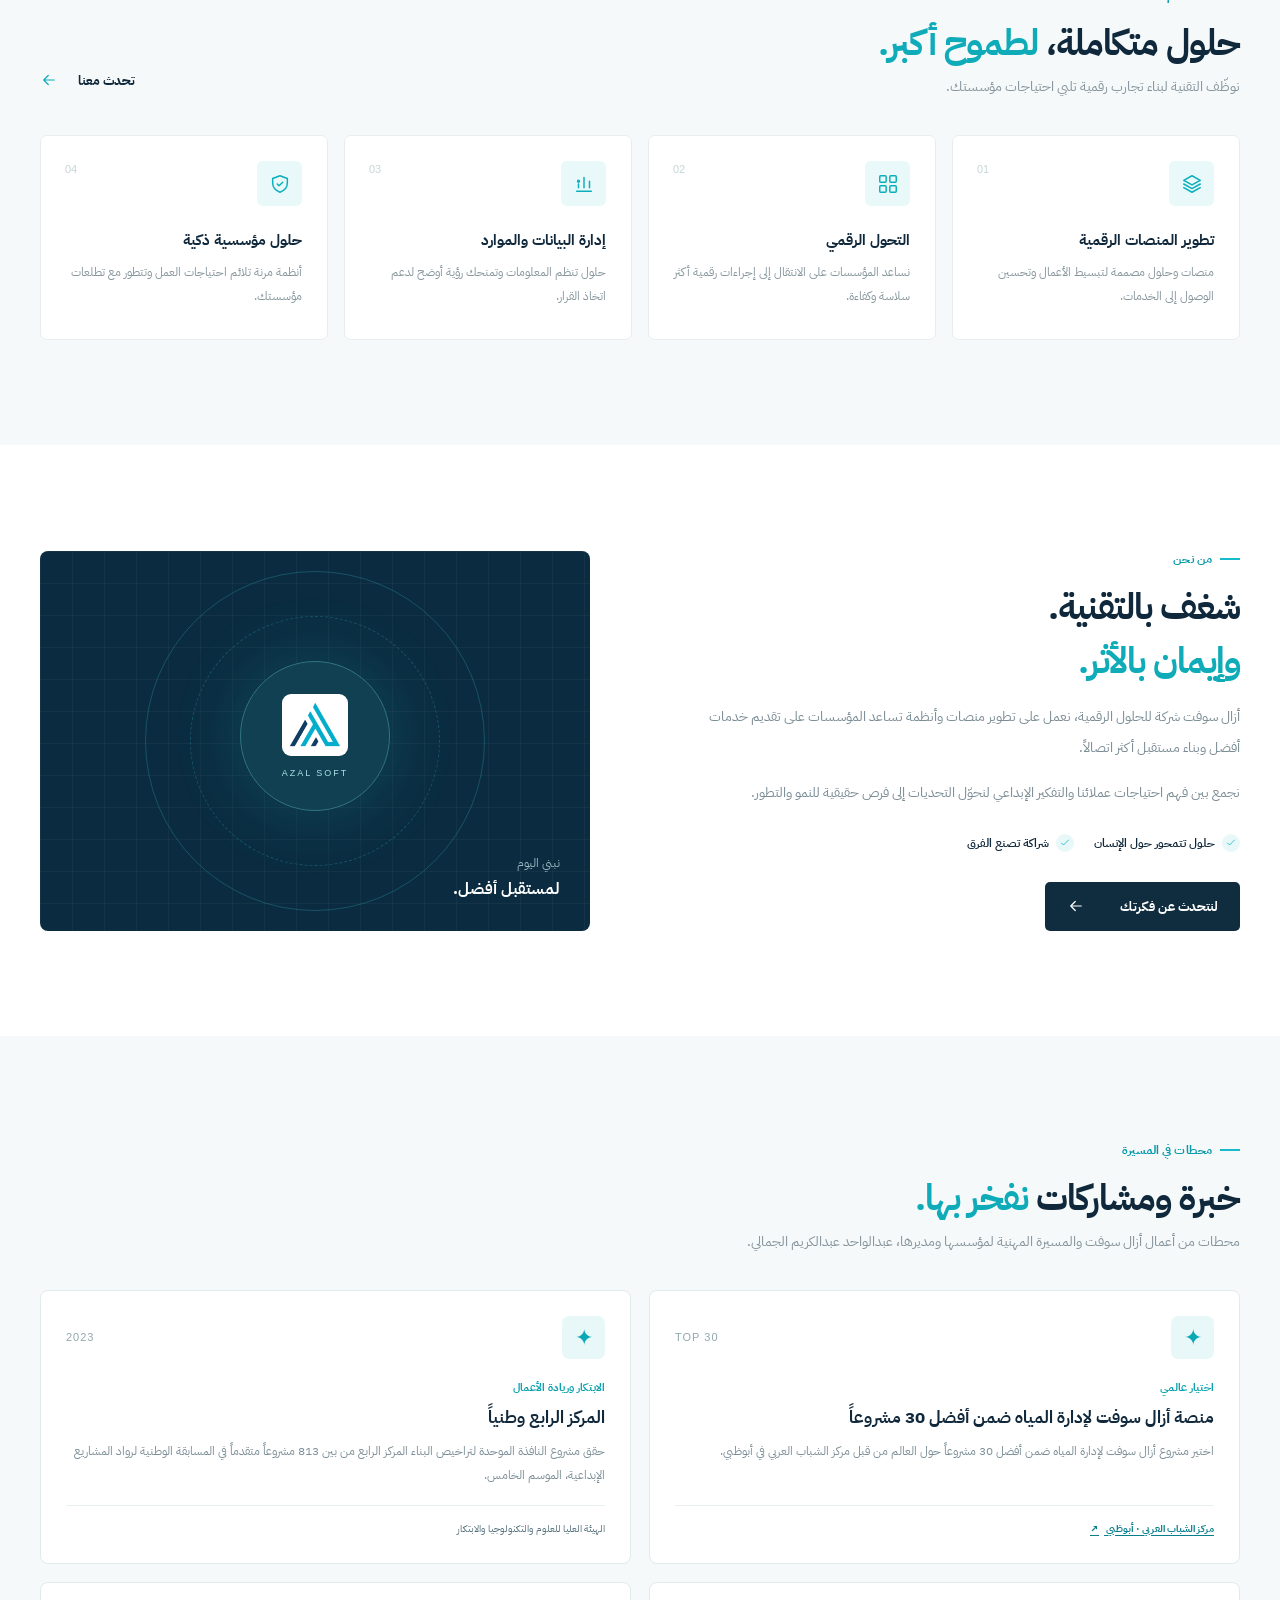
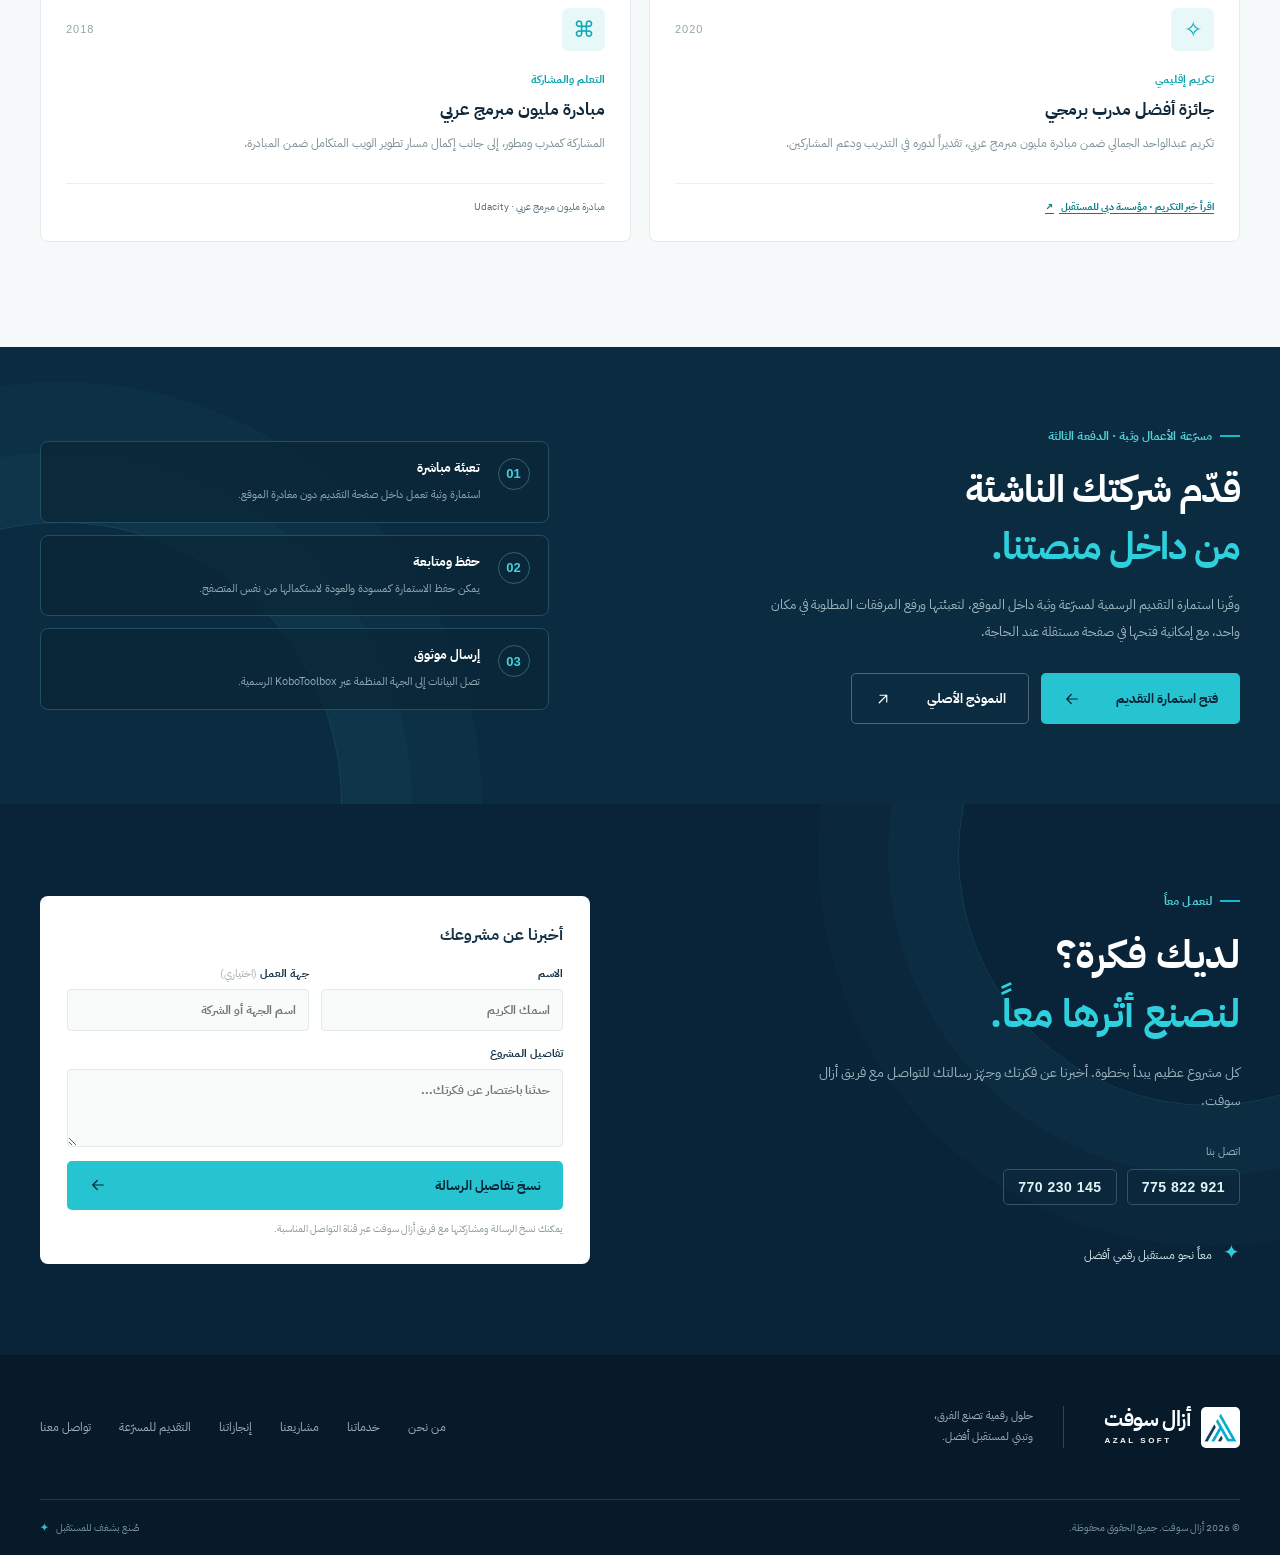
==== commit d2d3bc27: "دمج تحسينات المشاريع والإنجازات مع صفحة استمارة وثبة يجمع هذا الدمج عمل الجلسة السابقة (صور المشاريع" ====
--- a/web/index.html
+++ b/web/index.html
@@ -34,7 +34,7 @@
       </a>
       <button class="menu-toggle" type="button" aria-label="فتح القائمة" aria-expanded="false" aria-controls="main-nav"><span></span><span></span><span></span></button>
       <nav class="main-nav" id="main-nav" aria-label="القائمة الرئيسية">
-        <a class="active" href="#top">الرئيسية</a><a href="#about">من نحن</a><a href="#services">خدماتنا</a><a href="#projects">مشاريعنا</a><a href="apply.html">التقديم للمسرّعة</a><a href="#contact">تواصل معنا</a>
+        <a class="active" href="#top">الرئيسية</a><a href="#about">من نحن</a><a href="#services">خدماتنا</a><a href="#projects">مشاريعنا</a><a href="#achievements">إنجازاتنا</a><a href="apply.html">التقديم للمسرّعة</a><a href="#contact">تواصل معنا</a>
       </nav>
       <a class="header-cta" href="#contact">لنبدأ مشروعك <svg><use href="#arrow"></use></svg></a>
     </div>
@@ -79,21 +79,35 @@
             <div class="project-info"><div class="project-meta"><span>البرامج والمسرّعات</span><span>05</span></div><h3>استمارة مسرّعة وثبة من داخل المنصة</h3><p>تعبئة استمارة التقديم لمسرّعة الأعمال وثبة - الدفعة الثالثة مباشرة من الموقع، مع إمكانية حفظ المسودة ورفع المرفقات.</p><a href="apply.html" aria-label="بدء تعبئة استمارة مسرّعة وثبة">ابدأ التقديم <svg><use href="#arrow"></use></svg></a></div>
           </article>
           <article class="project-card">
-            <div class="project-visual visual-window"><div class="visual-top"><span>01 / DIGITAL SERVICES</span><svg><use href="#arrow-up"></use></svg></div><div class="mini-dashboard"><div class="dash-sidebar"><span class="dash-logo"></span><i></i><i></i><i></i><i></i></div><div class="dash-content"><div class="dash-header"><b></b><span></span></div><div class="dash-heading"></div><div class="dash-cards"><i></i><i></i><i></i></div><div class="dash-table"><i></i><i></i><i></i><i></i></div></div></div><div class="visual-badge"><svg><use href="#grid"></use></svg><span><b>32 خدمة</b><small>في نافذة واحدة</small></span></div></div>
-            <div class="project-info"><div class="project-meta"><span>التحول الرقمي الحكومي</span><span>01</span></div><h3>النافذة الموحدة لمكاتب الأشغال</h3><p>منصة رقمية تجمع 32 خدمة لمكاتب الأشغال في اليمن، لتسهيل الوصول إلى الخدمات وتنظيم إجراءاتها.</p><a href="#contact" aria-label="استفسر عن مشروع النافذة الموحدة">استفسر عن المشروع <svg><use href="#arrow"></use></svg></a></div>
+            <div class="project-visual visual-window project-screenshot"><img src="assets/unified-window.png" alt="صورة نظام النافذة الموحدة لخدمات مكاتب الأشغال وتراخيص البناء" loading="lazy"></div>
+            <div class="project-info"><div class="project-meta"><span>التحول الرقمي الحكومي</span><span>01</span></div><h3>النافذة الموحدة لمكاتب الأشغال</h3><p>منصة رقمية تجمع 32 خدمة لمكاتب الأشغال في اليمن، لتسهيل الوصول إلى الخدمات وتنظيم إجراءاتها.</p><div class="project-resources" aria-label="روابط متعلقة بمشروع النافذة الموحدة"><span>روابط المشروع</span><div><a href="https://www.youtube.com/watch?v=pOxBDhporDQ" target="_blank" rel="noopener noreferrer" aria-label="مشاهدة الفيديو التعريفي للنافذة الموحدة على يوتيوب (يفتح في نافذة جديدة)">فيديو تعريفي <svg><use href="#arrow-up"></use></svg></a><a href="https://www.saba.ye/ar/news3306005.htm" target="_blank" rel="noopener noreferrer" aria-label="قراءة خبر وكالة سبأ (يفتح في نافذة جديدة)">خبر وكالة سبأ <svg><use href="#arrow-up"></use></svg></a><a href="https://www.youtube.com/watch?v=ugZrDMCJO3c" target="_blank" rel="noopener noreferrer" aria-label="مشاهدة فيديو التأهل على يوتيوب (يفتح في نافذة جديدة)">فيديو التأهل <svg><use href="#arrow-up"></use></svg></a></div></div><a href="#contact" aria-label="استفسر عن مشروع النافذة الموحدة">استفسر عن المشروع <svg><use href="#arrow"></use></svg></a></div>
           </article>
           <article class="project-card">
-            <div class="project-visual visual-invest"><div class="visual-top"><span>02 / INVESTMENT PLATFORM</span><svg><use href="#arrow-up"></use></svg></div><div class="invest-art"><div class="invest-ring ring-a"></div><div class="invest-ring ring-b"></div><div class="invest-core"><svg><use href="#building"></use></svg></div><span class="invest-dot dot-a"></span><span class="invest-dot dot-b"></span><span class="invest-dot dot-c"></span></div><div class="visual-badge"><svg><use href="#chart"></use></svg><span><b>إدارة أكثر كفاءة</b><small>للاستثمار والأوقاف</small></span></div></div>
-            <div class="project-info"><div class="project-meta"><span>المنصات المؤسسية</span><span>02</span></div><h3>منصة الإدارة العامة للاستثمار</h3><p>حل رقمي للإدارة العامة للاستثمار في الهيئة العامة للأوقاف، يدعم تنظيم وإدارة أعمال الاستثمار.</p><a href="#contact" aria-label="استفسر عن منصة الإدارة العامة للاستثمار">استفسر عن المشروع <svg><use href="#arrow"></use></svg></a></div>
+            <div class="project-visual visual-invest"><div class="visual-top"><span>02 / INVESTMENT PLATFORM</span><svg><use href="#arrow-up"></use></svg></div><div class="invest-art"><div class="invest-ring ring-a"></div><div class="invest-ring ring-b"></div><div class="invest-core"><img src="assets/awqaf-logo.jpg" alt="شعار الهيئة العامة للأوقاف" loading="lazy"></div><span class="invest-dot dot-a"></span><span class="invest-dot dot-b"></span><span class="invest-dot dot-c"></span></div><div class="visual-badge"><svg><use href="#chart"></use></svg><span><b>إدارة أكثر كفاءة</b><small>للاستثمار والأوقاف</small></span></div></div>
+            <div class="project-info"><div class="project-meta"><span>المنصات المؤسسية</span><span>02</span></div><h3>منصة الإدارة العامة للاستثمار</h3><p>حل رقمي للإدارة العامة للاستثمار في الهيئة العامة للأوقاف، يشمل تصنيف الفرص الاستثمارية وخرائطها الرقمية.</p><a href="#contact" aria-label="استفسر عن منصة الإدارة العامة للاستثمار">استفسر عن المشروع <svg><use href="#arrow"></use></svg></a></div>
           </article>
           <article class="project-card">
+            <a class="project-image-link" href="https://azalsoftplatform.web.app/" target="_blank" rel="noopener noreferrer" aria-label="زيارة منصة إدارة المياه (تفتح في نافذة جديدة)">
             <div class="project-visual visual-water"><div class="visual-top"><span>03 / WATER MANAGEMENT</span><svg><use href="#arrow-up"></use></svg></div><div class="water-art"><div class="water-circle"><img src="assets/water-logo.jpg" alt="شعار مشروع المياه"></div><div class="water-wave wave-one"></div><div class="water-wave wave-two"></div><span class="map-point point-one"></span><span class="map-point point-two"></span><span class="map-point point-three"></span></div><div class="visual-badge"><svg><use href="#drop"></use></svg><span><b>إدارة ذكية</b><small>لموارد أكثر استدامة</small></span></div></div>
-            <div class="project-info"><div class="project-meta"><span>إدارة الموارد</span><span>03</span></div><h3>منصة أزال سوفت لإدارة الآبار</h3><p>منصة رقمية لإدارة بيانات الآبار في اليمن، نحو رؤية أوضح وتنظيم أفضل للموارد المائية.</p><a href="https://azalsoftplatform.web.app/" target="_blank" rel="noopener noreferrer" aria-label="زيارة منصة إدارة المياه (تفتح في نافذة جديدة)">زيارة المنصة <svg><use href="#arrow-up"></use></svg></a></div>
+            </a>
+            <div class="project-info"><div class="project-meta"><span>إدارة الموارد</span><span>03</span></div><h3>منصة أزال سوفت لإدارة الآبار</h3><p>منصة رقمية لإدارة بيانات الآبار في اليمن، نحو رؤية أوضح وتنظيم أفضل للموارد المائية.</p><div class="project-recognition"><span aria-hidden="true">✦</span><div>اختير المشروع ضمن أفضل 30 مشروعاً حول العالم من قبل مركز الشباب العربي في أبوظبي. <a href="https://lnkd.in/p/dusv7pqX" target="_blank" rel="noopener noreferrer" aria-label="عرض رابط اختيار مشروع إدارة المياه (يفتح في نافذة جديدة)">عرض الاختيار ↗</a></div></div><a href="https://azalsoftplatform.web.app/" target="_blank" rel="noopener noreferrer" aria-label="زيارة منصة إدارة المياه (تفتح في نافذة جديدة)">زيارة المنصة <svg><use href="#arrow-up"></use></svg></a></div>
           </article>
           <article class="project-card">
+            <a class="project-image-link" href="https://project-manager-9280b.web.app/" target="_blank" rel="noopener noreferrer" aria-label="زيارة منصة إدارة المشاريع (تفتح في نافذة جديدة)">
             <div class="project-visual visual-manager"><div class="visual-top"><span>04 / PROJECT MANAGEMENT</span><svg><use href="#arrow-up"></use></svg></div><div class="kanban-art" aria-hidden="true"><div class="kanban-header"><i></i><i></i><i></i><span></span></div><div class="kanban-columns"><div><b></b><i></i><i></i></div><div><b></b><i></i><i></i></div><div><b></b><i></i><i></i></div></div></div><div class="visual-badge"><svg><use href="#layers"></use></svg><span><b>تنظيم الأعمال</b><small>في منصة واحدة</small></span></div></div>
+            </a>
             <div class="project-info"><div class="project-meta"><span>إدارة الأعمال</span><span>04</span></div><h3>منصة إدارة المشاريع</h3><p>منصة رقمية لإدارة المشاريع وتنظيم العمل.</p><a href="https://project-manager-9280b.web.app/" target="_blank" rel="noopener noreferrer" aria-label="زيارة منصة إدارة المشاريع (تفتح في نافذة جديدة)">زيارة المنصة <svg><use href="#arrow-up"></use></svg></a></div>
           </article>
+        </div>
+        <div class="project-process" aria-labelledby="process-title">
+          <div class="process-intro"><div><span class="section-kicker"><i></i> من الفكرة إلى الأثر</span><h3 id="process-title">مراحل تنفيذ المشاريع</h3><p>منهجية عامة نسترشد بها في تطوير الحلول، وتُكيّف مراحلها حسب احتياجات كل مشروع.</p></div><span class="process-label">OUR PROCESS / 01—05</span></div>
+          <ol class="process-grid">
+            <li><span>01</span><h4>الفهم والتحليل</h4><p>دراسة الاحتياجات وتحديد أهداف المشروع ومتطلباته.</p></li>
+            <li><span>02</span><h4>التخطيط والتصميم</h4><p>تصميم الحل وتجربة المستخدم ووضع خطة العمل.</p></li>
+            <li><span>03</span><h4>التطوير والتكامل</h4><p>بناء المنصة وربط مكوناتها والأنظمة ذات العلاقة.</p></li>
+            <li><span>04</span><h4>الاختبار والإطلاق</h4><p>اختبار الوظائف وتجهيز الحل للاستخدام والنشر.</p></li>
+            <li><span>05</span><h4>المتابعة والتطوير</h4><p>متابعة الأداء وتحسين الحل وفق الاحتياجات.</p></li>
+          </ol>
         </div>
       </div>
     </section>
@@ -110,6 +124,18 @@
     </section>
 
     <section class="section about-section" id="about"><div class="container about-grid"><div class="about-visual"><div class="about-shape shape-one"></div><div class="about-shape shape-two"></div><div class="about-center"><span class="brand-mark large"><img src="assets/azal-mark.png" alt=""></span><span>AZAL SOFT</span></div><div class="about-caption">نبني اليوم<br><strong>لمستقبل أفضل.</strong></div></div><div class="about-copy"><span class="section-kicker"><i></i> من نحن</span><h2>شغف بالتقنية.<br><em>وإيمان بالأثر.</em></h2><p>أزال سوفت شركة للحلول الرقمية، نعمل على تطوير منصات وأنظمة تساعد المؤسسات على تقديم خدمات أفضل وبناء مستقبل أكثر اتصالاً.</p><p>نجمع بين فهم احتياجات عملائنا والتفكير الإبداعي لنحوّل التحديات إلى فرص حقيقية للنمو والتطور.</p><div class="about-values"><span><svg><use href="#check"></use></svg> حلول تتمحور حول الإنسان</span><span><svg><use href="#check"></use></svg> شراكة تصنع الفرق</span></div><a class="button button-dark" href="#contact">لنتحدث عن فكرتك <svg><use href="#arrow"></use></svg></a></div></div></section>
+
+    <section class="section achievements-section" id="achievements">
+      <div class="container">
+        <div class="section-heading"><div><span class="section-kicker"><i></i> محطات في المسيرة</span><h2>خبرة ومشاركات <em>نفخر بها.</em></h2><p>محطات من أعمال أزال سوفت والمسيرة المهنية لمؤسسها ومديرها، عبدالواحد عبدالكريم الجمالي.</p></div></div>
+        <div class="achievements-grid">
+          <article class="achievement-card"><div class="achievement-top"><span class="achievement-icon">✦</span><span class="achievement-year">TOP 30</span></div><span class="achievement-tag">اختيار عالمي</span><h3>منصة أزال سوفت لإدارة المياه ضمن أفضل 30 مشروعاً</h3><p>اختير مشروع أزال سوفت لإدارة المياه ضمن أفضل 30 مشروعاً حول العالم من قبل مركز الشباب العربي في أبوظبي.</p><a class="achievement-source achievement-source-link" href="https://lnkd.in/p/dusv7pqX" target="_blank" rel="noopener noreferrer" aria-label="عرض رابط اختيار مشروع المياه من مركز الشباب العربي (يفتح في نافذة جديدة)">مركز الشباب العربي · أبوظبي <span aria-hidden="true">↗</span></a></article>
+          <article class="achievement-card"><div class="achievement-top"><span class="achievement-icon">✦</span><span class="achievement-year">2023</span></div><span class="achievement-tag">الابتكار وريادة الأعمال</span><h3>المركز الرابع وطنياً</h3><p>حقق مشروع النافذة الموحدة لتراخيص البناء المركز الرابع من بين 813 مشروعاً متقدماً في المسابقة الوطنية لرواد المشاريع الإبداعية، الموسم الخامس.</p><span class="achievement-source">الهيئة العليا للعلوم والتكنولوجيا والابتكار</span></article>
+          <article class="achievement-card"><div class="achievement-top"><span class="achievement-icon">✧</span><span class="achievement-year">2020</span></div><span class="achievement-tag">تكريم إقليمي</span><h3>جائزة أفضل مدرب برمجي</h3><p>تكريم عبدالواحد الجمالي ضمن مبادرة مليون مبرمج عربي، تقديراً لدوره في التدريب ودعم المشاركين.</p><a class="achievement-source achievement-source-link" href="https://www.dubaifuture.ae/ar/insights/one-million-arab-coders-initiative-announces-top-five-innovations-tackle-worlds-pressing-challenges/" target="_blank" rel="noopener noreferrer" aria-label="قراءة خبر التكريم في موقع مؤسسة دبي للمستقبل (يفتح في نافذة جديدة)">اقرأ خبر التكريم · مؤسسة دبي للمستقبل <span aria-hidden="true">↗</span></a></article>
+          <article class="achievement-card"><div class="achievement-top"><span class="achievement-icon">⌘</span><span class="achievement-year">2018</span></div><span class="achievement-tag">التعلم والمشاركة</span><h3>مبادرة مليون مبرمج عربي</h3><p>المشاركة كمدرب ومطور، إلى جانب إكمال مسار تطوير الويب المتكامل ضمن المبادرة.</p><span class="achievement-source">مبادرة مليون مبرمج عربي · Udacity</span></article>
+        </div>
+      </div>
+    </section>
 
     <section class="program-band" id="wathba">
       <div class="container program-inner">
@@ -130,8 +156,8 @@
       </div>
     </section>
 
-    <section class="contact-section" id="contact"><div class="container contact-grid"><div><span class="section-kicker light-kicker"><i></i> لنعمل معاً</span><h2>لديك فكرة؟<br><em>لنصنع أثرها معاً.</em></h2><p>كل مشروع عظيم يبدأ بخطوة. أخبرنا عن فكرتك وجهّز رسالتك للتواصل مع فريق أزال سوفت.</p><div class="contact-line"><span>✦</span> معاً نحو مستقبل رقمي أفضل</div></div><form class="contact-form" id="contact-form"><h3>أخبرنا عن مشروعك</h3><div class="form-row"><label>الاسم<input name="name" required placeholder="اسمك الكريم" autocomplete="name"></label><label>جهة العمل <span>(اختياري)</span><input name="organization" placeholder="اسم الجهة أو الشركة" autocomplete="organization"></label></div><label>تفاصيل المشروع<textarea name="message" required rows="3" placeholder="حدثنا باختصار عن فكرتك..."></textarea></label><button class="button button-cyan" type="submit">نسخ تفاصيل الرسالة <svg><use href="#arrow"></use></svg></button><p class="form-note" id="form-status" role="status">يمكنك نسخ الرسالة ومشاركتها مع فريق أزال سوفت عبر قناة التواصل المناسبة.</p></form></div></section>
+    <section class="contact-section" id="contact"><div class="container contact-grid"><div><span class="section-kicker light-kicker"><i></i> لنعمل معاً</span><h2>لديك فكرة؟<br><em>لنصنع أثرها معاً.</em></h2><p>كل مشروع عظيم يبدأ بخطوة. أخبرنا عن فكرتك وجهّز رسالتك للتواصل مع فريق أزال سوفت.</p><div class="contact-phone"><span>اتصل بنا</span><div><a href="tel:+967775822921" dir="ltr" aria-label="اتصل على 775822921">775 822 921</a><a href="tel:+967770230145" dir="ltr" aria-label="اتصل على 770230145">770 230 145</a></div></div><div class="contact-line"><span>✦</span> معاً نحو مستقبل رقمي أفضل</div></div><form class="contact-form" id="contact-form"><h3>أخبرنا عن مشروعك</h3><div class="form-row"><label>الاسم<input name="name" required placeholder="اسمك الكريم" autocomplete="name"></label><label>جهة العمل <span>(اختياري)</span><input name="organization" placeholder="اسم الجهة أو الشركة" autocomplete="organization"></label></div><label>تفاصيل المشروع<textarea name="message" required rows="3" placeholder="حدثنا باختصار عن فكرتك..."></textarea></label><button class="button button-cyan" type="submit">نسخ تفاصيل الرسالة <svg><use href="#arrow"></use></svg></button><p class="form-note" id="form-status" role="status">يمكنك نسخ الرسالة ومشاركتها مع فريق أزال سوفت عبر قناة التواصل المناسبة.</p></form></div></section>
   </main>
-  <footer><div class="container footer-main"><a class="brand footer-brand" href="#top"><span class="brand-mark"><img src="assets/azal-mark.png" alt=""></span><span class="brand-text"><strong>أزال سوفت</strong><small>AZAL SOFT</small></span></a><p>حلول رقمية تصنع الفرق،<br>وتبني لمستقبل أفضل.</p><div class="footer-links"><a href="#about">من نحن</a><a href="#services">خدماتنا</a><a href="#projects">مشاريعنا</a><a href="apply.html">التقديم للمسرّعة</a><a href="#contact">تواصل معنا</a></div></div><div class="container footer-bottom"><span>© <span id="year"></span> أزال سوفت. جميع الحقوق محفوظة.</span><span>صُنع بشغف للمستقبل <b>✦</b></span></div></footer>
+  <footer><div class="container footer-main"><a class="brand footer-brand" href="#top"><span class="brand-mark"><img src="assets/azal-mark.png" alt=""></span><span class="brand-text"><strong>أزال سوفت</strong><small>AZAL SOFT</small></span></a><p>حلول رقمية تصنع الفرق،<br>وتبني لمستقبل أفضل.</p><div class="footer-links"><a href="#about">من نحن</a><a href="#services">خدماتنا</a><a href="#projects">مشاريعنا</a><a href="#achievements">إنجازاتنا</a><a href="apply.html">التقديم للمسرّعة</a><a href="#contact">تواصل معنا</a></div></div><div class="container footer-bottom"><span>© <span id="year"></span> أزال سوفت. جميع الحقوق محفوظة.</span><span>صُنع بشغف للمستقبل <b>✦</b></span></div></footer>
 </body>
 </html>
--- a/web/styles.css
+++ b/web/styles.css
@@ -9,6 +9,28 @@
 .brand-mark{display:flex;align-items:center;justify-content:center;transform:none;background:#fff;border-radius:5px;padding:3px}.brand-mark img{display:block;width:100%;height:100%;object-fit:contain}.brand-mark.large{width:66px;height:62px;transform:none;border-radius:9px;padding:7px}.footer-brand .brand-mark{background:#fff}
 
 .water-circle{background:#fff;overflow:hidden}.water-circle img{width:100%;height:100%;object-fit:contain}
+
+/* Project methodology and professional milestones */
+.project-process{margin-top:48px;padding:32px;border:1px solid #dfeaea;border-radius:8px;background:#f7fbfb}.process-intro{display:flex;align-items:end;justify-content:space-between;gap:20px}.process-intro h3{font-size:24px;margin:10px 0 5px}.process-intro p{color:#829198;font-size:12px;line-height:1.9;margin:0}.process-label{font:10px Arial,sans-serif;letter-spacing:1.5px;direction:ltr;color:#9aafb3;white-space:nowrap}.process-grid{list-style:none;display:grid;grid-template-columns:repeat(5,1fr);gap:16px;padding:0;margin:28px 0 0}.process-grid li{border-top:2px solid #cde8e8;padding-top:15px}.process-grid li>span{display:grid;place-items:center;background:#def4f3;color:#058c9b;border-radius:50%;height:31px;width:31px;font:700 10px Arial,sans-serif}.process-grid h4{font-size:13px;margin:13px 0 6px}.process-grid p{font-size:11px;line-height:1.9;color:#829198;margin:0}.achievements-section{background:#f5f9f9}.achievements-grid{display:grid;grid-template-columns:repeat(3,1fr);gap:18px}.achievement-card{background:#fff;border:1px solid #e1ebeb;border-radius:8px;padding:25px;display:flex;flex-direction:column;min-height:260px}.achievement-top{display:flex;align-items:center;justify-content:space-between;margin-bottom:20px}.achievement-icon{display:grid;place-items:center;width:43px;height:43px;background:#e8f8f8;color:#0aa7b5;border-radius:7px;font-size:22px}.achievement-year{font:11px Arial,sans-serif;letter-spacing:1px;color:#91a7ac}.achievement-tag{color:#0aa2af;font-size:11px;font-weight:700}.achievement-card h3{font-size:17px;margin:9px 0}.achievement-card p{color:#7c8e97;font-size:12px;line-height:2;margin:0 0 18px}.achievement-source{border-top:1px solid #eaf0f0;padding-top:14px;margin-top:auto;color:#55717c;font-size:10px;line-height:1.8}
+@media(max-width:1000px){.main-nav{gap:15px}.process-grid{grid-template-columns:repeat(3,1fr)}}
+@media(max-width:760px){.process-intro{align-items:start;flex-direction:column}.project-process{padding:23px}.process-grid{grid-template-columns:repeat(2,1fr)}.achievements-grid{grid-template-columns:1fr}.achievement-card{min-height:0}}
+@media(max-width:420px){.process-grid{grid-template-columns:1fr}.process-grid li{display:grid;grid-template-columns:32px 1fr;column-gap:12px}.process-grid li>span{grid-row:span 2}.process-grid h4{margin:2px 0 4px}}
+@media(min-width:761px) and (max-width:900px){.header-cta{display:none}.main-nav{gap:12px}}
+@media(max-width:760px){.main-nav{gap:0}}
+
+.project-image-link{display:block}.project-image-link:focus-visible{outline:3px solid #17bed0;outline-offset:-3px}.project-image-link .project-visual{transition:filter .2s}.project-image-link:hover .project-visual{filter:brightness(1.1)}
+
+.project-resources{margin:16px 0 4px}.project-resources>span{display:block;font-size:11px;color:#829198;font-weight:600;margin-bottom:8px}.project-resources>div{display:flex;flex-wrap:wrap;gap:8px}.project-resources a{display:inline-flex;align-items:center;gap:7px;padding:8px 10px;background:#edf8f8;border:1px solid #d5eeee;border-radius:4px;color:#117e8a;font-size:11px;font-weight:700}.project-resources a:hover{background:#daf2f2}.project-resources a:focus-visible{outline:2px solid #0ba9b8;outline-offset:2px}.project-resources svg{width:13px;height:13px}
+
+.project-recognition{display:flex;align-items:flex-start;gap:8px;margin-top:14px;padding:10px 12px;border-radius:5px;background:#eaf8f7;color:#187582;font-size:11px;font-weight:600;line-height:1.8}.project-recognition span{font-size:15px;line-height:1.4;color:#0ca8b6}.achievements-grid{grid-template-columns:repeat(2,1fr)}@media(max-width:760px){.achievements-grid{grid-template-columns:1fr}}
+
+.project-recognition a,.achievement-source-link{color:#087e8c;font-weight:700;text-decoration:underline;text-underline-offset:3px}.project-recognition a:hover,.achievement-source-link:hover{color:#064e5b}.project-recognition a:focus-visible,.achievement-source-link:focus-visible{outline:2px solid #0ba9b8;outline-offset:3px}.achievement-source-link span{margin-right:5px}
+
+.contact-phone{margin-top:28px}.contact-phone>span{display:block;font-size:11px;color:#9db4bf;margin-bottom:9px}.contact-phone>div{display:flex;flex-wrap:wrap;gap:10px}.contact-phone a{display:inline-flex;align-items:center;padding:9px 14px;border:1px solid #315468;border-radius:5px;color:#e1f5f5;font:600 14px Arial,sans-serif;letter-spacing:.5px;transition:background .2s,border-color .2s}.contact-phone a:hover{background:#123c50;border-color:#30c5ce}.contact-phone a:focus-visible{outline:2px solid #30c5ce;outline-offset:3px}
+
+.project-screenshot{background:#fff;display:flex;align-items:center;justify-content:center}.project-screenshot:before{display:none}.project-screenshot img{display:block;width:100%;height:100%;object-fit:contain}
+
+.invest-core img{width:78px;height:78px;object-fit:contain;transform:rotate(-45deg);border-radius:50%;background:#fff}
 
 /* Program band (مسرّعة وثبة) + embedded application card */
 .hero-program{display:inline-flex;align-items:center;gap:12px;margin-top:26px;padding:10px 14px;border:1px solid #2b5564;border-radius:6px;background:rgba(12,42,59,.62);font-size:11px;color:#a9c1c8;transition:border-color .2s,background .2s;max-width:100%}
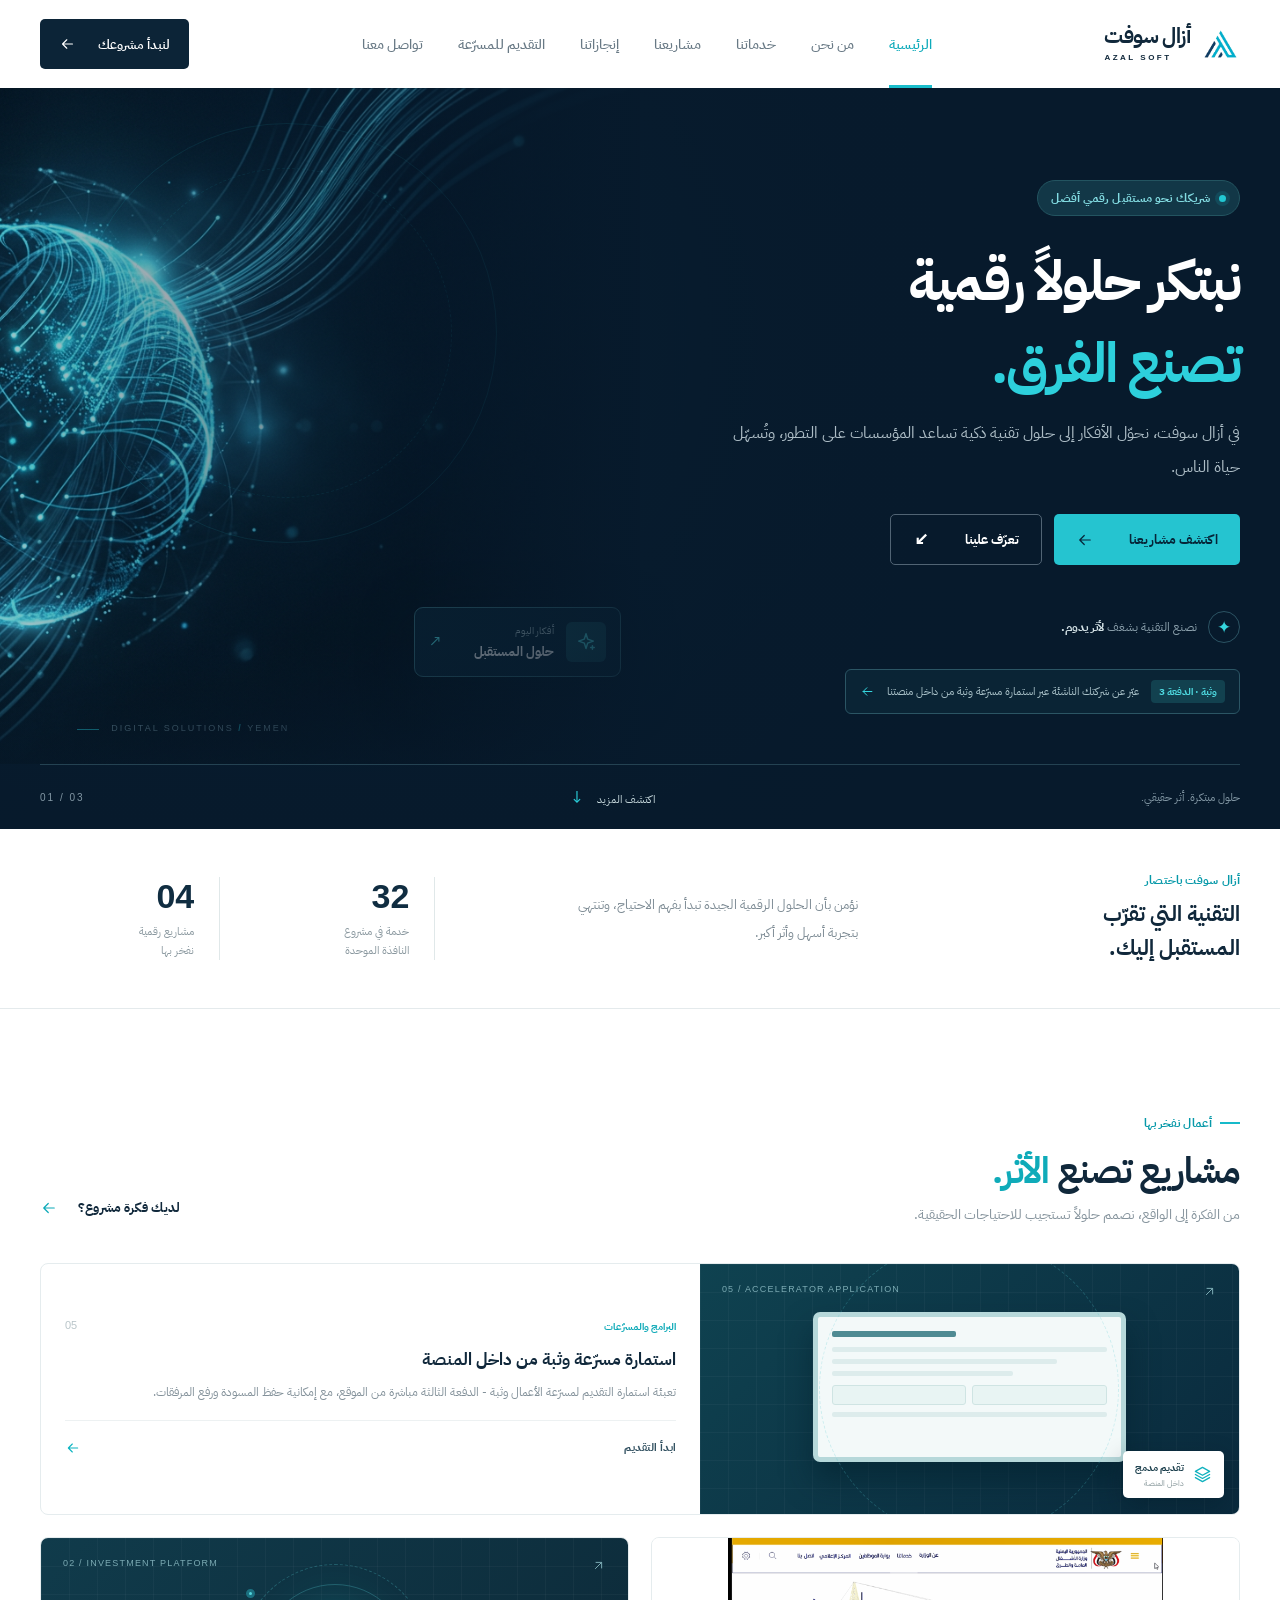
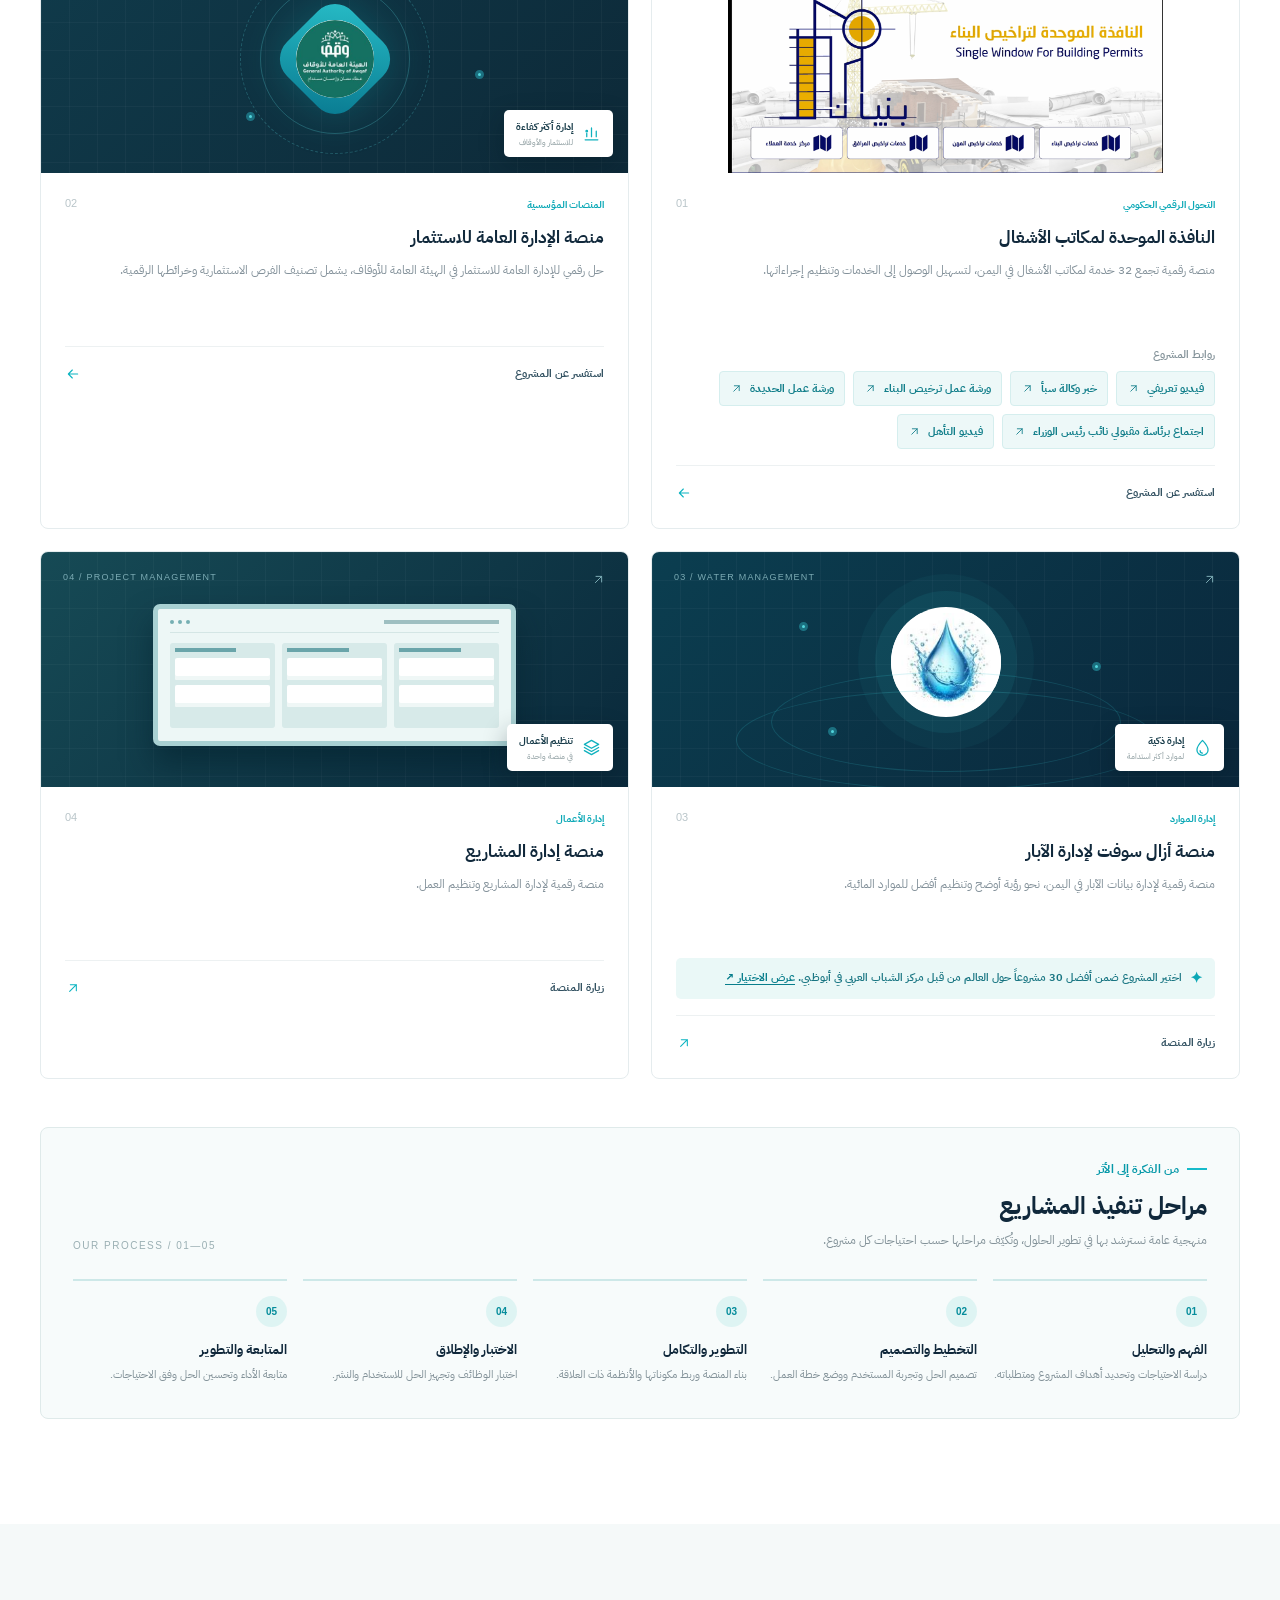
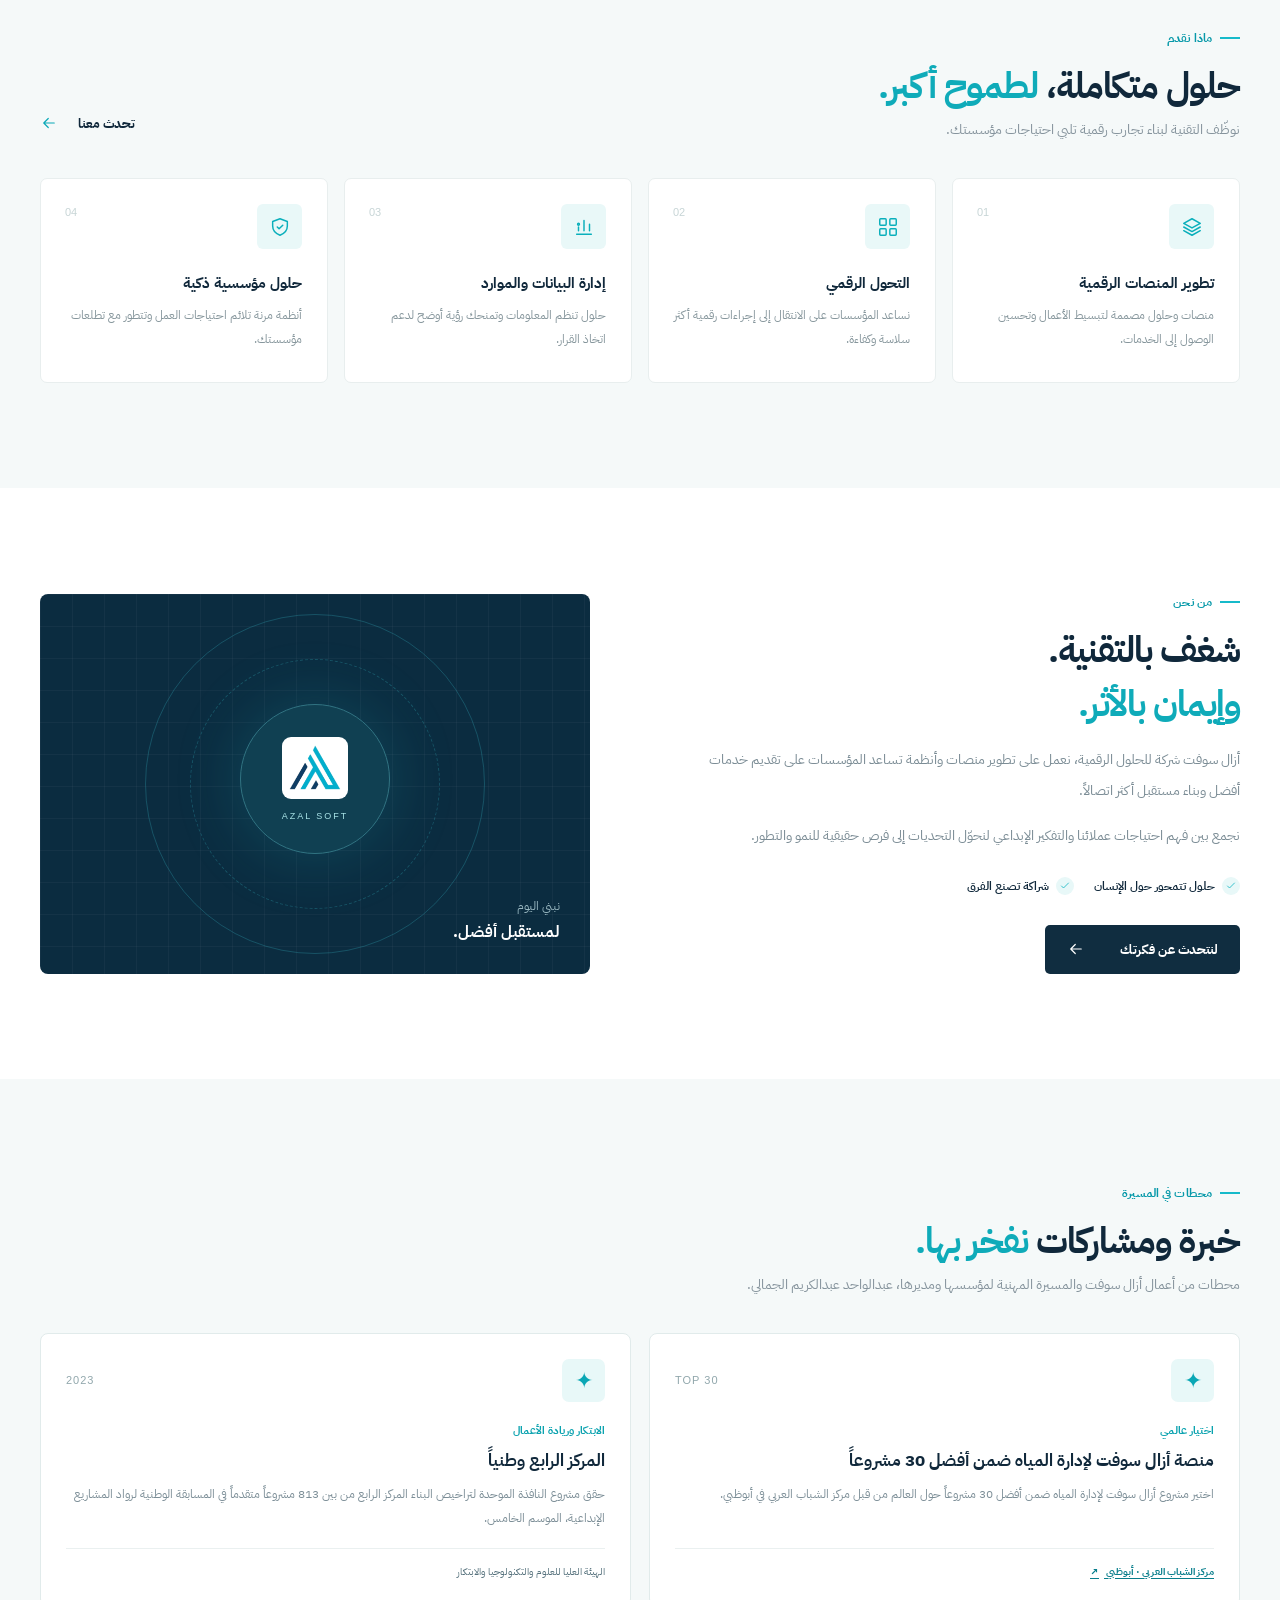
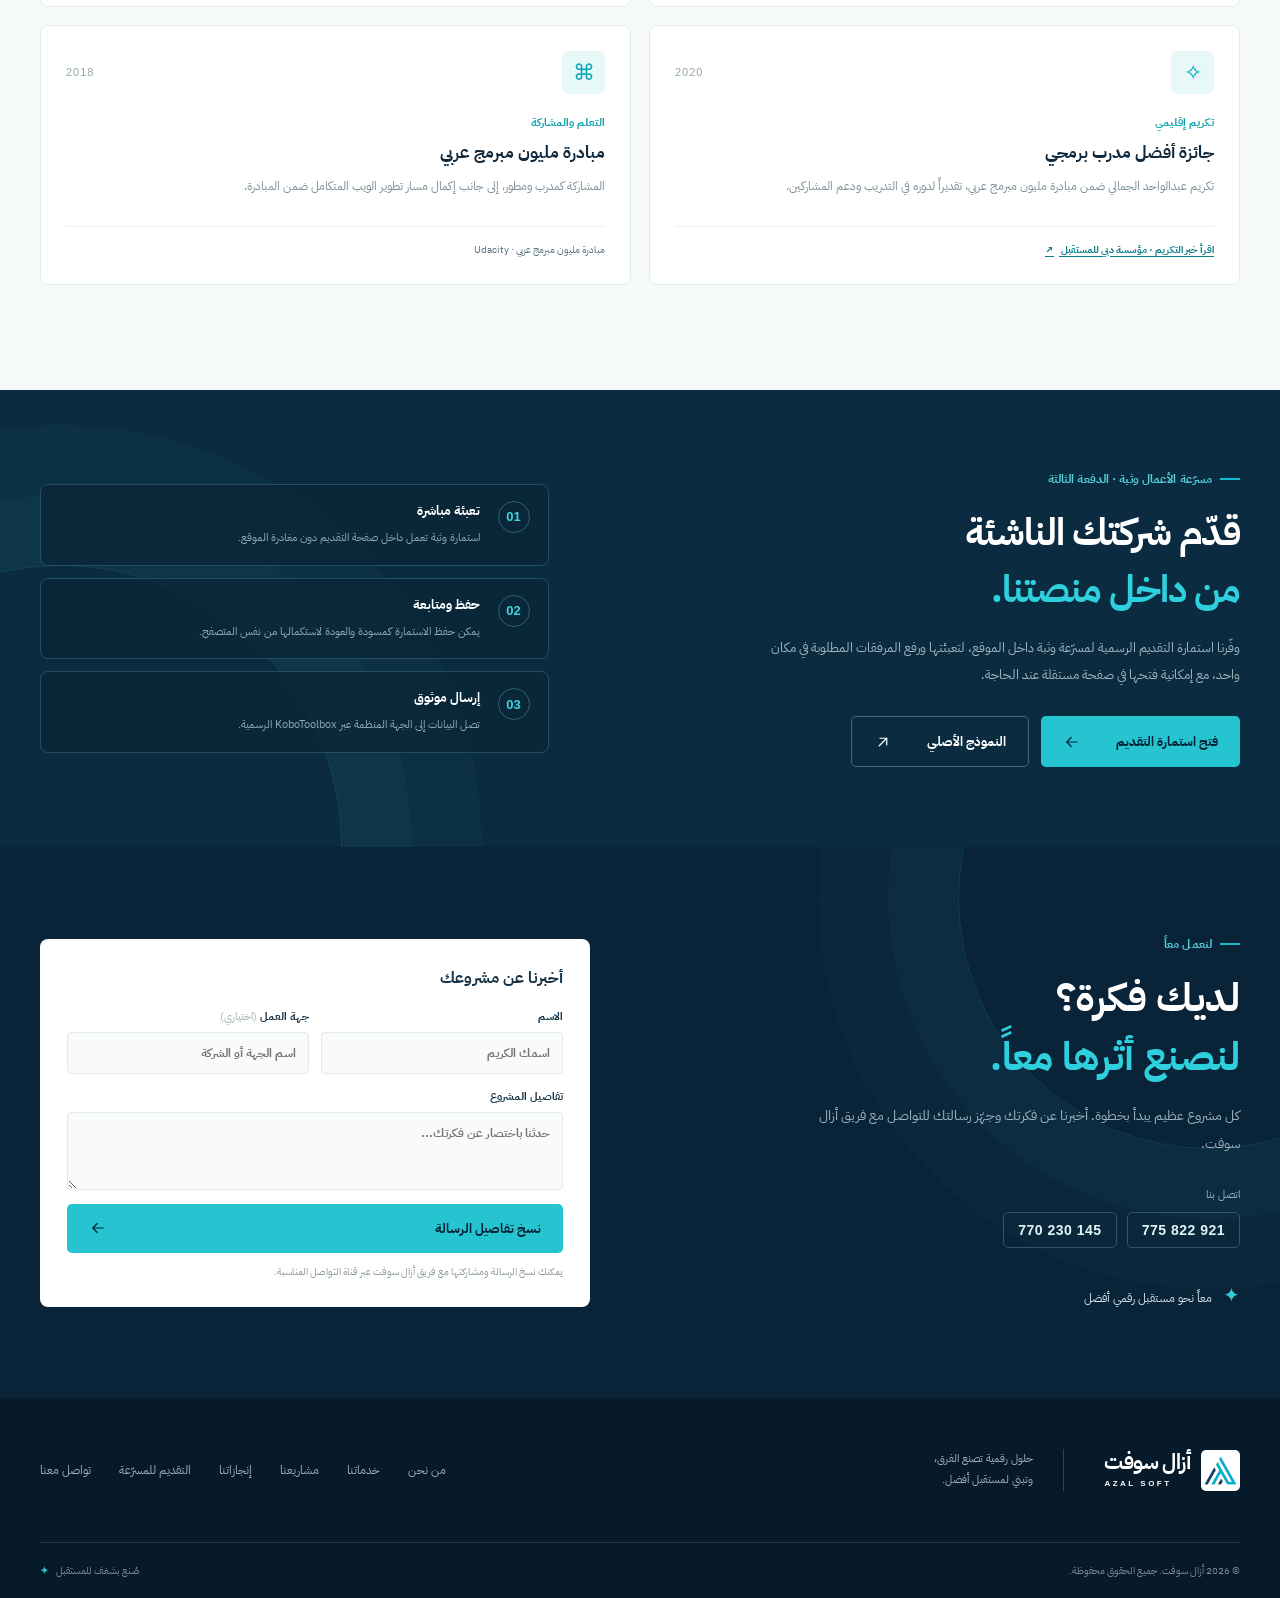
==== commit 9ff44e5c: "إضافة روابط ورش عمل واجتماع مقبولي إلى مشروع النافذة الموحدة Co-authored-by: arena-agent <297053741+" ====
--- a/web/index.html
+++ b/web/index.html
@@ -80,7 +80,7 @@
           </article>
           <article class="project-card">
             <div class="project-visual visual-window project-screenshot"><img src="assets/unified-window.png" alt="صورة نظام النافذة الموحدة لخدمات مكاتب الأشغال وتراخيص البناء" loading="lazy"></div>
-            <div class="project-info"><div class="project-meta"><span>التحول الرقمي الحكومي</span><span>01</span></div><h3>النافذة الموحدة لمكاتب الأشغال</h3><p>منصة رقمية تجمع 32 خدمة لمكاتب الأشغال في اليمن، لتسهيل الوصول إلى الخدمات وتنظيم إجراءاتها.</p><div class="project-resources" aria-label="روابط متعلقة بمشروع النافذة الموحدة"><span>روابط المشروع</span><div><a href="https://www.youtube.com/watch?v=pOxBDhporDQ" target="_blank" rel="noopener noreferrer" aria-label="مشاهدة الفيديو التعريفي للنافذة الموحدة على يوتيوب (يفتح في نافذة جديدة)">فيديو تعريفي <svg><use href="#arrow-up"></use></svg></a><a href="https://www.saba.ye/ar/news3306005.htm" target="_blank" rel="noopener noreferrer" aria-label="قراءة خبر وكالة سبأ (يفتح في نافذة جديدة)">خبر وكالة سبأ <svg><use href="#arrow-up"></use></svg></a><a href="https://www.youtube.com/watch?v=ugZrDMCJO3c" target="_blank" rel="noopener noreferrer" aria-label="مشاهدة فيديو التأهل على يوتيوب (يفتح في نافذة جديدة)">فيديو التأهل <svg><use href="#arrow-up"></use></svg></a></div></div><a href="#contact" aria-label="استفسر عن مشروع النافذة الموحدة">استفسر عن المشروع <svg><use href="#arrow"></use></svg></a></div>
+            <div class="project-info"><div class="project-meta"><span>التحول الرقمي الحكومي</span><span>01</span></div><h3>النافذة الموحدة لمكاتب الأشغال</h3><p>منصة رقمية تجمع 32 خدمة لمكاتب الأشغال في اليمن، لتسهيل الوصول إلى الخدمات وتنظيم إجراءاتها.</p><div class="project-resources" aria-label="روابط متعلقة بمشروع النافذة الموحدة"><span>روابط المشروع</span><div><a href="https://www.youtube.com/watch?v=pOxBDhporDQ" target="_blank" rel="noopener noreferrer" aria-label="مشاهدة الفيديو التعريفي للنافذة الموحدة على يوتيوب (يفتح في نافذة جديدة)">فيديو تعريفي <svg><use href="#arrow-up"></use></svg></a><a href="https://www.saba.ye/ar/news3306005.htm" target="_blank" rel="noopener noreferrer" aria-label="قراءة خبر وكالة سبأ (يفتح في نافذة جديدة)">خبر وكالة سبأ <svg><use href="#arrow-up"></use></svg></a><a href="https://www.saba.ye/ar/news3213720.htm" target="_blank" rel="noopener noreferrer" aria-label="قراءة خبر ورشة عمل مشروع النافذة الموحدة لترخيص البناء على وكالة سبأ (يفتح في نافذة جديدة)">ورشة عمل ترخيص البناء <svg><use href="#arrow-up"></use></svg></a><a href="https://www.facebook.com/61550328427302/posts/ورشة-لتطبيق-نظام-النافذه-الموحدة-لإصدار-تراخيص-البناء-بفروع-مكاتب-الاشغال-بالحدي/122233215980010947/" target="_blank" rel="noopener noreferrer" aria-label="مشاهدة ورشة تطبيق نظام النافذة الموحدة في الحديدة (يفتح في نافذة جديدة)">ورشة عمل الحديدة <svg><use href="#arrow-up"></use></svg></a><a href="https://www.facebook.com/100070201871671/posts/%D8%A7%D8%AC%D8%AA%D9%85%D8%A7%D8%B9-%D8%A8%D8%B1%D8%A6%D8%A7%D8%B3%D8%A9-%D9%85%D9%82%D8%A8%D9%88%D9%84%D9%8A-%D9%8A%D9%86%D8%A7%D9%82%D8%B4-%D9%85%D8%B4%D8%B1%D9%88%D8%B9-%D8%A7%D9%84%D9%86%D8%A7%D9%81%D8%B0%D8%A9-%D8%A7%D9%84%D9%88%D8%A7%D8%AD%D8%AF%D8%A9-%D8%A8%D8%A3%D9%85%D8%A7%D9%86%D8%A9-%D8%A7%D9%84%D8%B9%D8%A7%D8%B5%D9%85%D8%A9%D8%B5%D9%86%D8%B9%D8%A7%D8%A1-%D8%B3%D8%A8%D8%A3-%D9%86%D8%A7%D9%82%D8%B4-%D8%A7%D8%AC/2119254688266197/" target="_blank" rel="noopener noreferrer" aria-label="مشاهدة منشور الاجتماع برئاسة مقبولي نائب رئيس الوزراء حول مشروع النافذة الموحدة (يفتح في نافذة جديدة)">اجتماع برئاسة مقبولي نائب رئيس الوزراء <svg><use href="#arrow-up"></use></svg></a><a href="https://www.youtube.com/watch?v=ugZrDMCJO3c" target="_blank" rel="noopener noreferrer" aria-label="مشاهدة فيديو التأهل على يوتيوب (يفتح في نافذة جديدة)">فيديو التأهل <svg><use href="#arrow-up"></use></svg></a></div></div><a href="#contact" aria-label="استفسر عن مشروع النافذة الموحدة">استفسر عن المشروع <svg><use href="#arrow"></use></svg></a></div>
           </article>
           <article class="project-card">
             <div class="project-visual visual-invest"><div class="visual-top"><span>02 / INVESTMENT PLATFORM</span><svg><use href="#arrow-up"></use></svg></div><div class="invest-art"><div class="invest-ring ring-a"></div><div class="invest-ring ring-b"></div><div class="invest-core"><img src="assets/awqaf-logo.jpg" alt="شعار الهيئة العامة للأوقاف" loading="lazy"></div><span class="invest-dot dot-a"></span><span class="invest-dot dot-b"></span><span class="invest-dot dot-c"></span></div><div class="visual-badge"><svg><use href="#chart"></use></svg><span><b>إدارة أكثر كفاءة</b><small>للاستثمار والأوقاف</small></span></div></div>
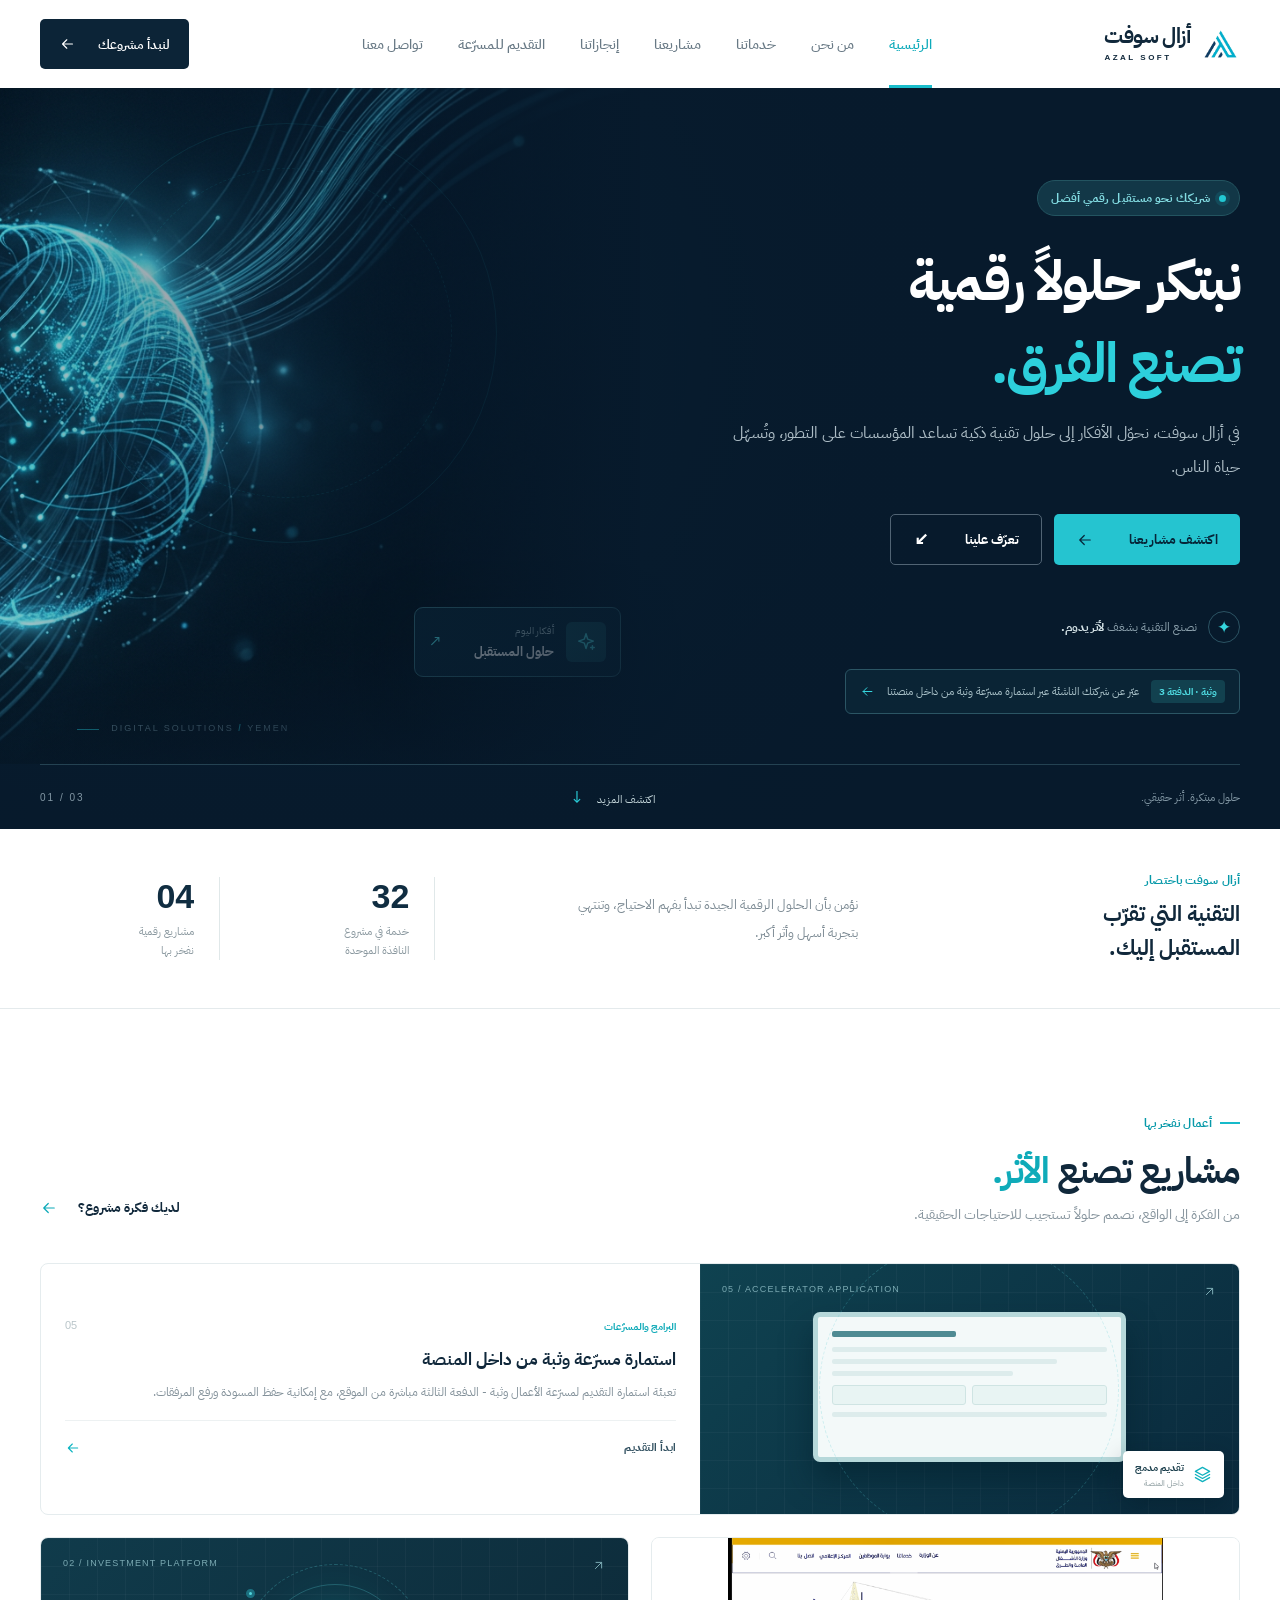
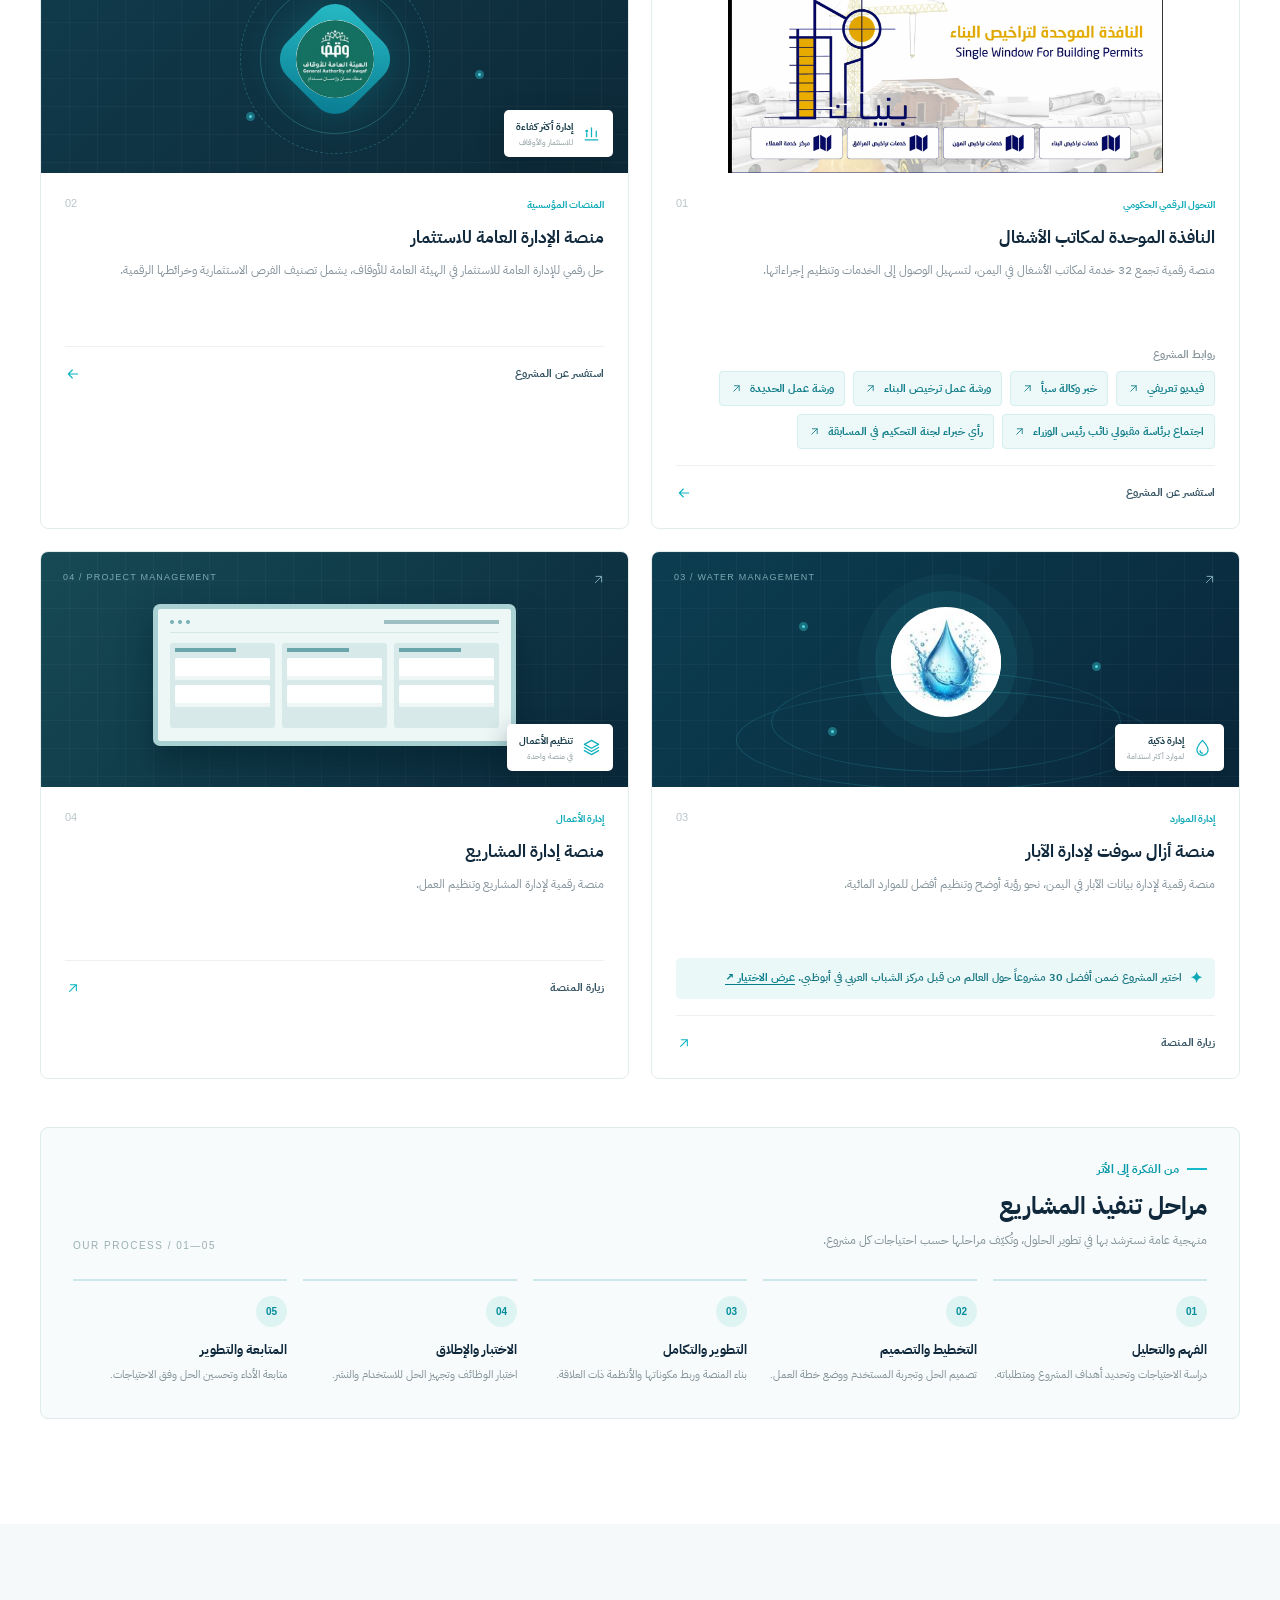
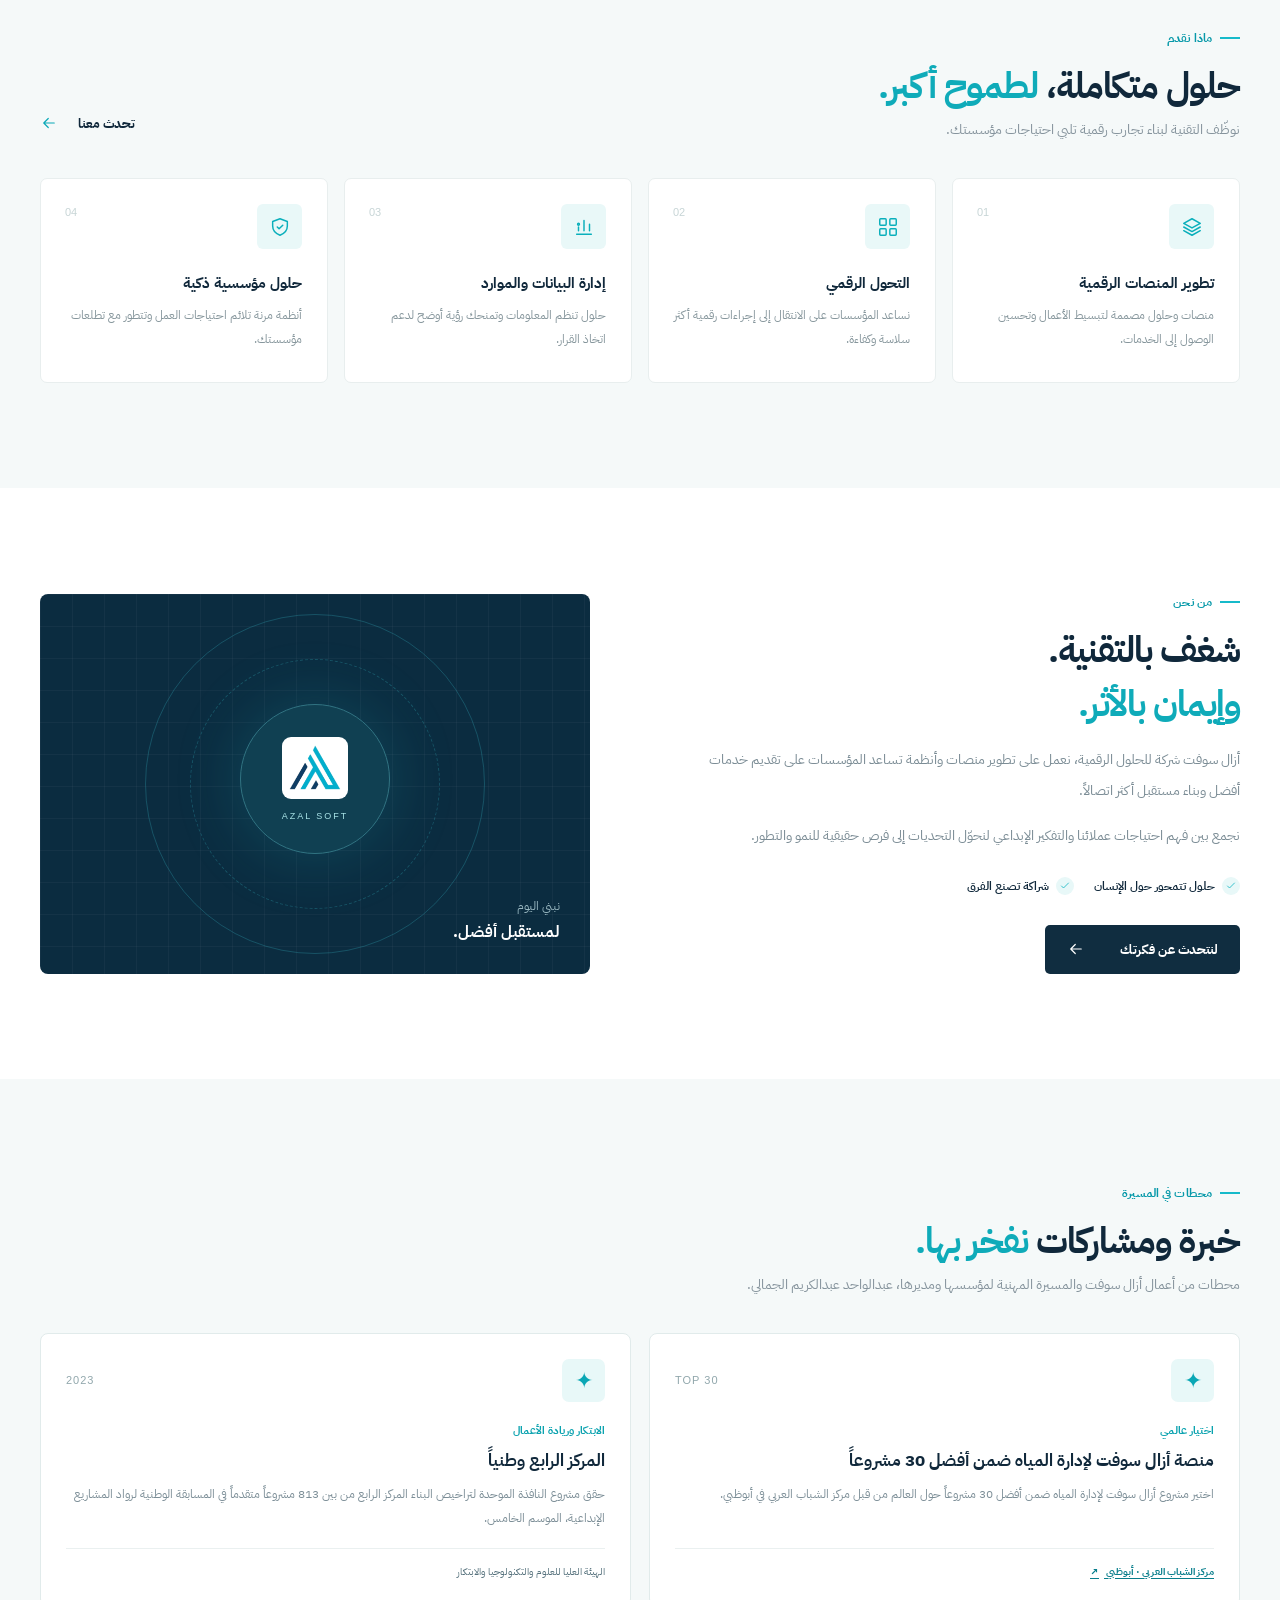
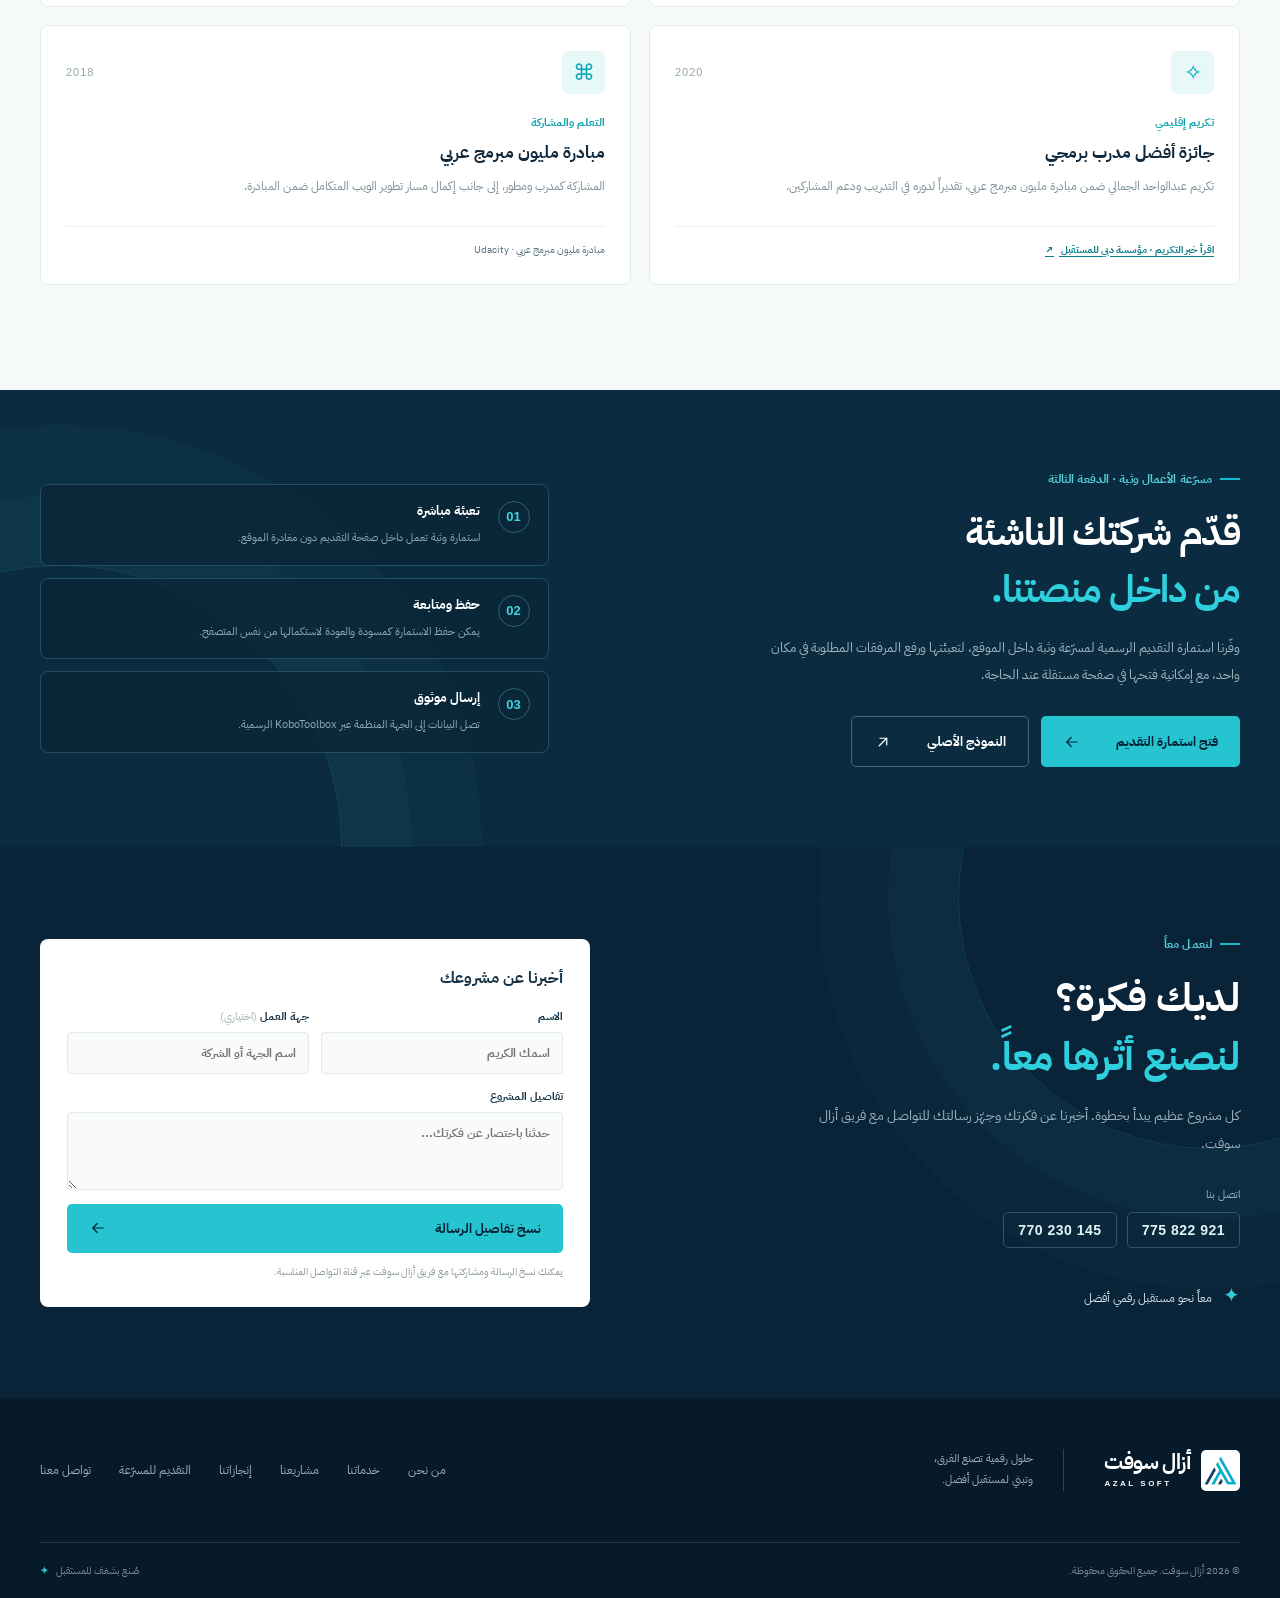
==== commit aa5968d7: "تعديل تسمية رابط فيديو التأهل إلى رأي خبراء لجنة التحكيم Co-authored-by: arena-agent <297053741+aren" ====
--- a/web/index.html
+++ b/web/index.html
@@ -80,7 +80,7 @@
           </article>
           <article class="project-card">
             <div class="project-visual visual-window project-screenshot"><img src="assets/unified-window.png" alt="صورة نظام النافذة الموحدة لخدمات مكاتب الأشغال وتراخيص البناء" loading="lazy"></div>
-            <div class="project-info"><div class="project-meta"><span>التحول الرقمي الحكومي</span><span>01</span></div><h3>النافذة الموحدة لمكاتب الأشغال</h3><p>منصة رقمية تجمع 32 خدمة لمكاتب الأشغال في اليمن، لتسهيل الوصول إلى الخدمات وتنظيم إجراءاتها.</p><div class="project-resources" aria-label="روابط متعلقة بمشروع النافذة الموحدة"><span>روابط المشروع</span><div><a href="https://www.youtube.com/watch?v=pOxBDhporDQ" target="_blank" rel="noopener noreferrer" aria-label="مشاهدة الفيديو التعريفي للنافذة الموحدة على يوتيوب (يفتح في نافذة جديدة)">فيديو تعريفي <svg><use href="#arrow-up"></use></svg></a><a href="https://www.saba.ye/ar/news3306005.htm" target="_blank" rel="noopener noreferrer" aria-label="قراءة خبر وكالة سبأ (يفتح في نافذة جديدة)">خبر وكالة سبأ <svg><use href="#arrow-up"></use></svg></a><a href="https://www.saba.ye/ar/news3213720.htm" target="_blank" rel="noopener noreferrer" aria-label="قراءة خبر ورشة عمل مشروع النافذة الموحدة لترخيص البناء على وكالة سبأ (يفتح في نافذة جديدة)">ورشة عمل ترخيص البناء <svg><use href="#arrow-up"></use></svg></a><a href="https://www.facebook.com/61550328427302/posts/ورشة-لتطبيق-نظام-النافذه-الموحدة-لإصدار-تراخيص-البناء-بفروع-مكاتب-الاشغال-بالحدي/122233215980010947/" target="_blank" rel="noopener noreferrer" aria-label="مشاهدة ورشة تطبيق نظام النافذة الموحدة في الحديدة (يفتح في نافذة جديدة)">ورشة عمل الحديدة <svg><use href="#arrow-up"></use></svg></a><a href="https://www.facebook.com/100070201871671/posts/%D8%A7%D8%AC%D8%AA%D9%85%D8%A7%D8%B9-%D8%A8%D8%B1%D8%A6%D8%A7%D8%B3%D8%A9-%D9%85%D9%82%D8%A8%D9%88%D9%84%D9%8A-%D9%8A%D9%86%D8%A7%D9%82%D8%B4-%D9%85%D8%B4%D8%B1%D9%88%D8%B9-%D8%A7%D9%84%D9%86%D8%A7%D9%81%D8%B0%D8%A9-%D8%A7%D9%84%D9%88%D8%A7%D8%AD%D8%AF%D8%A9-%D8%A8%D8%A3%D9%85%D8%A7%D9%86%D8%A9-%D8%A7%D9%84%D8%B9%D8%A7%D8%B5%D9%85%D8%A9%D8%B5%D9%86%D8%B9%D8%A7%D8%A1-%D8%B3%D8%A8%D8%A3-%D9%86%D8%A7%D9%82%D8%B4-%D8%A7%D8%AC/2119254688266197/" target="_blank" rel="noopener noreferrer" aria-label="مشاهدة منشور الاجتماع برئاسة مقبولي نائب رئيس الوزراء حول مشروع النافذة الموحدة (يفتح في نافذة جديدة)">اجتماع برئاسة مقبولي نائب رئيس الوزراء <svg><use href="#arrow-up"></use></svg></a><a href="https://www.youtube.com/watch?v=ugZrDMCJO3c" target="_blank" rel="noopener noreferrer" aria-label="مشاهدة فيديو التأهل على يوتيوب (يفتح في نافذة جديدة)">فيديو التأهل <svg><use href="#arrow-up"></use></svg></a></div></div><a href="#contact" aria-label="استفسر عن مشروع النافذة الموحدة">استفسر عن المشروع <svg><use href="#arrow"></use></svg></a></div>
+            <div class="project-info"><div class="project-meta"><span>التحول الرقمي الحكومي</span><span>01</span></div><h3>النافذة الموحدة لمكاتب الأشغال</h3><p>منصة رقمية تجمع 32 خدمة لمكاتب الأشغال في اليمن، لتسهيل الوصول إلى الخدمات وتنظيم إجراءاتها.</p><div class="project-resources" aria-label="روابط متعلقة بمشروع النافذة الموحدة"><span>روابط المشروع</span><div><a href="https://www.youtube.com/watch?v=pOxBDhporDQ" target="_blank" rel="noopener noreferrer" aria-label="مشاهدة الفيديو التعريفي للنافذة الموحدة على يوتيوب (يفتح في نافذة جديدة)">فيديو تعريفي <svg><use href="#arrow-up"></use></svg></a><a href="https://www.saba.ye/ar/news3306005.htm" target="_blank" rel="noopener noreferrer" aria-label="قراءة خبر وكالة سبأ (يفتح في نافذة جديدة)">خبر وكالة سبأ <svg><use href="#arrow-up"></use></svg></a><a href="https://www.saba.ye/ar/news3213720.htm" target="_blank" rel="noopener noreferrer" aria-label="قراءة خبر ورشة عمل مشروع النافذة الموحدة لترخيص البناء على وكالة سبأ (يفتح في نافذة جديدة)">ورشة عمل ترخيص البناء <svg><use href="#arrow-up"></use></svg></a><a href="https://www.facebook.com/61550328427302/posts/ورشة-لتطبيق-نظام-النافذه-الموحدة-لإصدار-تراخيص-البناء-بفروع-مكاتب-الاشغال-بالحدي/122233215980010947/" target="_blank" rel="noopener noreferrer" aria-label="مشاهدة ورشة تطبيق نظام النافذة الموحدة في الحديدة (يفتح في نافذة جديدة)">ورشة عمل الحديدة <svg><use href="#arrow-up"></use></svg></a><a href="https://www.facebook.com/100070201871671/posts/%D8%A7%D8%AC%D8%AA%D9%85%D8%A7%D8%B9-%D8%A8%D8%B1%D8%A6%D8%A7%D8%B3%D8%A9-%D9%85%D9%82%D8%A8%D9%88%D9%84%D9%8A-%D9%8A%D9%86%D8%A7%D9%82%D8%B4-%D9%85%D8%B4%D8%B1%D9%88%D8%B9-%D8%A7%D9%84%D9%86%D8%A7%D9%81%D8%B0%D8%A9-%D8%A7%D9%84%D9%88%D8%A7%D8%AD%D8%AF%D8%A9-%D8%A8%D8%A3%D9%85%D8%A7%D9%86%D8%A9-%D8%A7%D9%84%D8%B9%D8%A7%D8%B5%D9%85%D8%A9%D8%B5%D9%86%D8%B9%D8%A7%D8%A1-%D8%B3%D8%A8%D8%A3-%D9%86%D8%A7%D9%82%D8%B4-%D8%A7%D8%AC/2119254688266197/" target="_blank" rel="noopener noreferrer" aria-label="مشاهدة منشور الاجتماع برئاسة مقبولي نائب رئيس الوزراء حول مشروع النافذة الموحدة (يفتح في نافذة جديدة)">اجتماع برئاسة مقبولي نائب رئيس الوزراء <svg><use href="#arrow-up"></use></svg></a><a href="https://www.youtube.com/watch?v=ugZrDMCJO3c" target="_blank" rel="noopener noreferrer" aria-label="مشاهدة رأي خبراء لجنة التحكيم في المسابقة على يوتيوب (يفتح في نافذة جديدة)">رأي خبراء لجنة التحكيم في المسابقة <svg><use href="#arrow-up"></use></svg></a></div></div><a href="#contact" aria-label="استفسر عن مشروع النافذة الموحدة">استفسر عن المشروع <svg><use href="#arrow"></use></svg></a></div>
           </article>
           <article class="project-card">
             <div class="project-visual visual-invest"><div class="visual-top"><span>02 / INVESTMENT PLATFORM</span><svg><use href="#arrow-up"></use></svg></div><div class="invest-art"><div class="invest-ring ring-a"></div><div class="invest-ring ring-b"></div><div class="invest-core"><img src="assets/awqaf-logo.jpg" alt="شعار الهيئة العامة للأوقاف" loading="lazy"></div><span class="invest-dot dot-a"></span><span class="invest-dot dot-b"></span><span class="invest-dot dot-c"></span></div><div class="visual-badge"><svg><use href="#chart"></use></svg><span><b>إدارة أكثر كفاءة</b><small>للاستثمار والأوقاف</small></span></div></div>
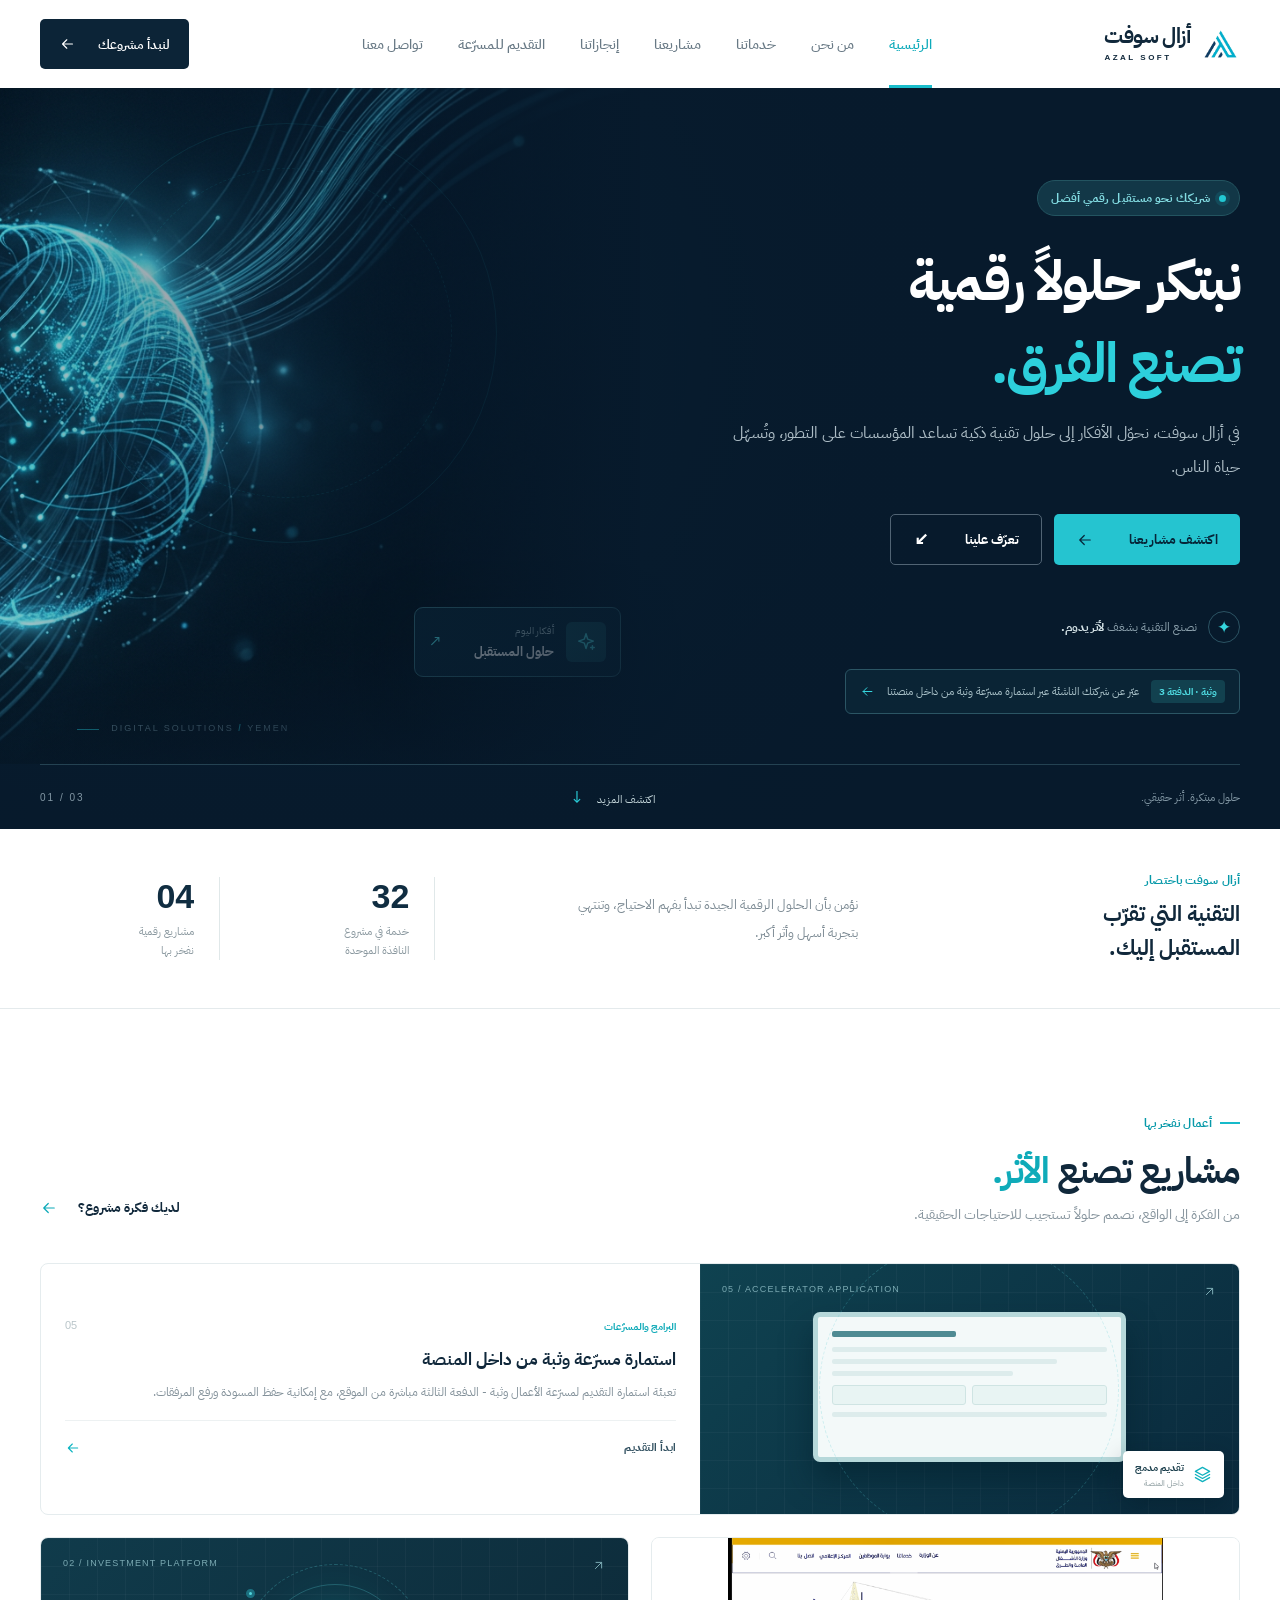
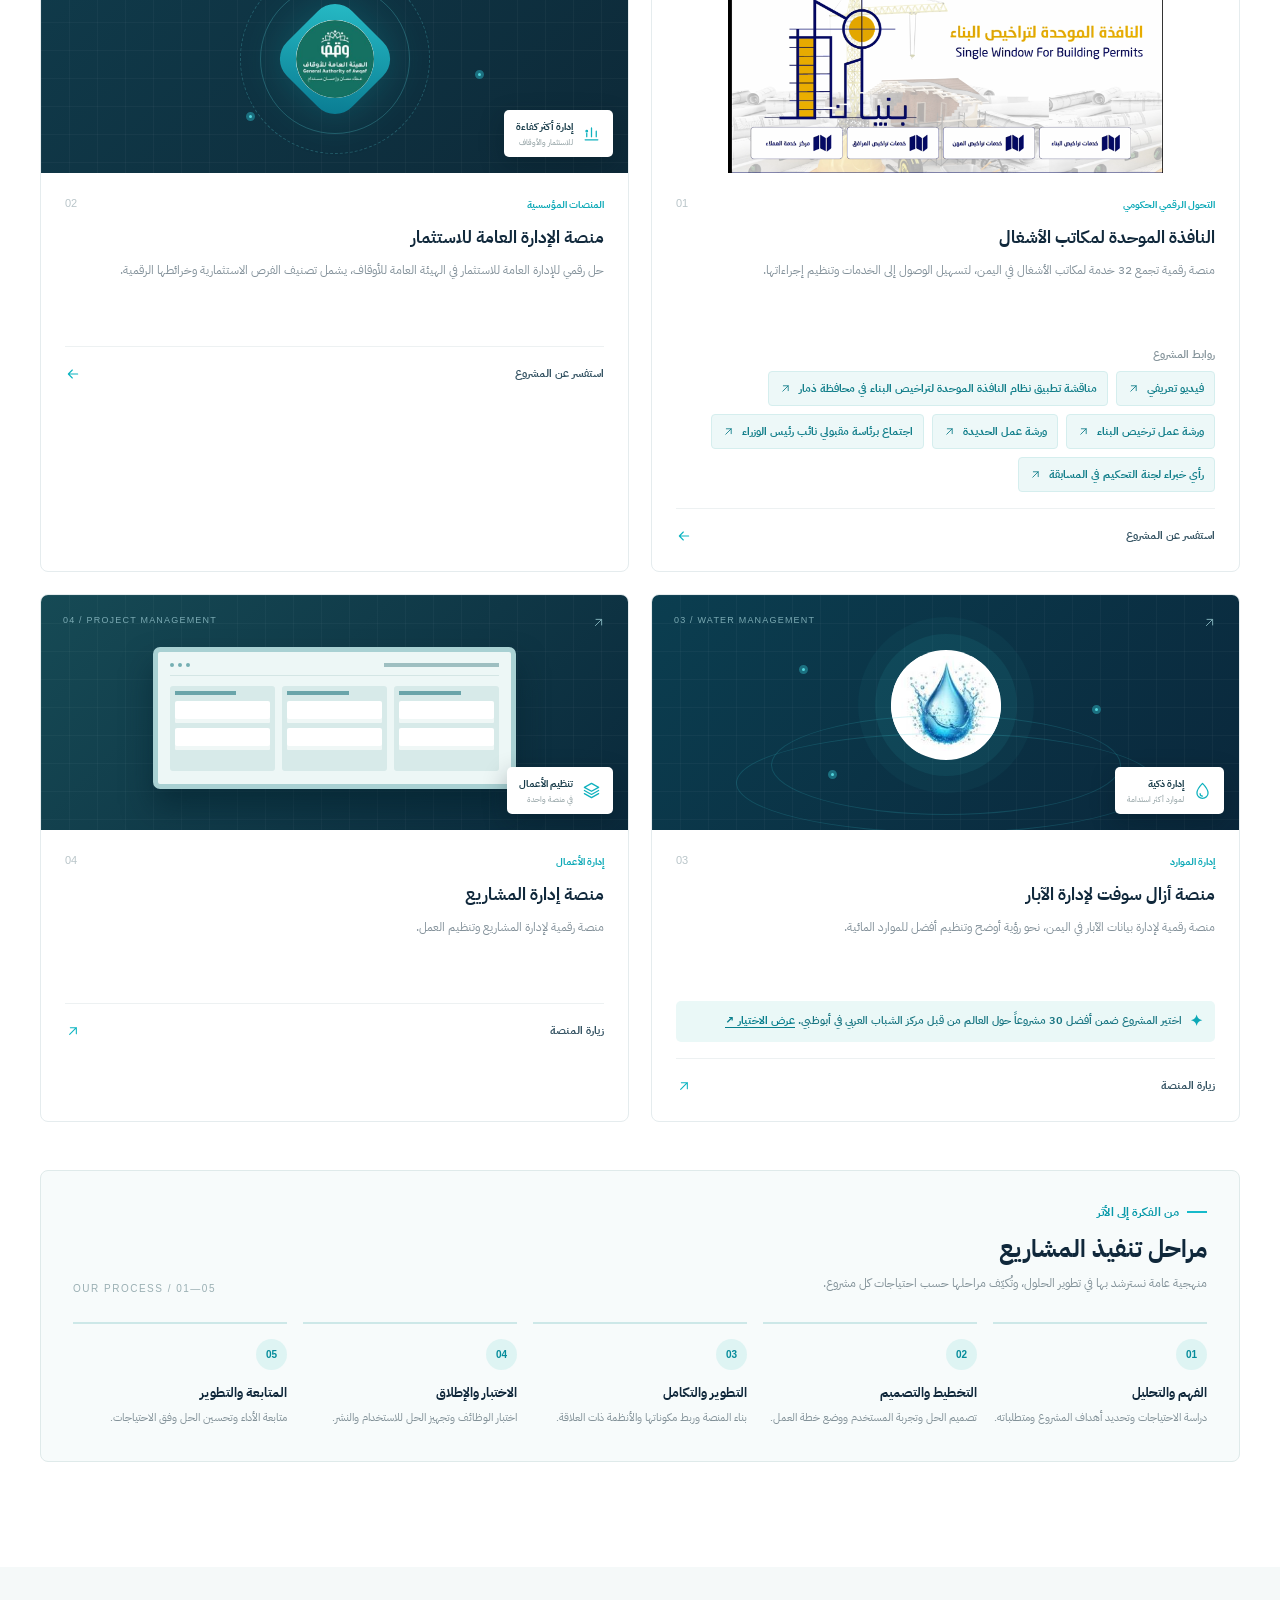
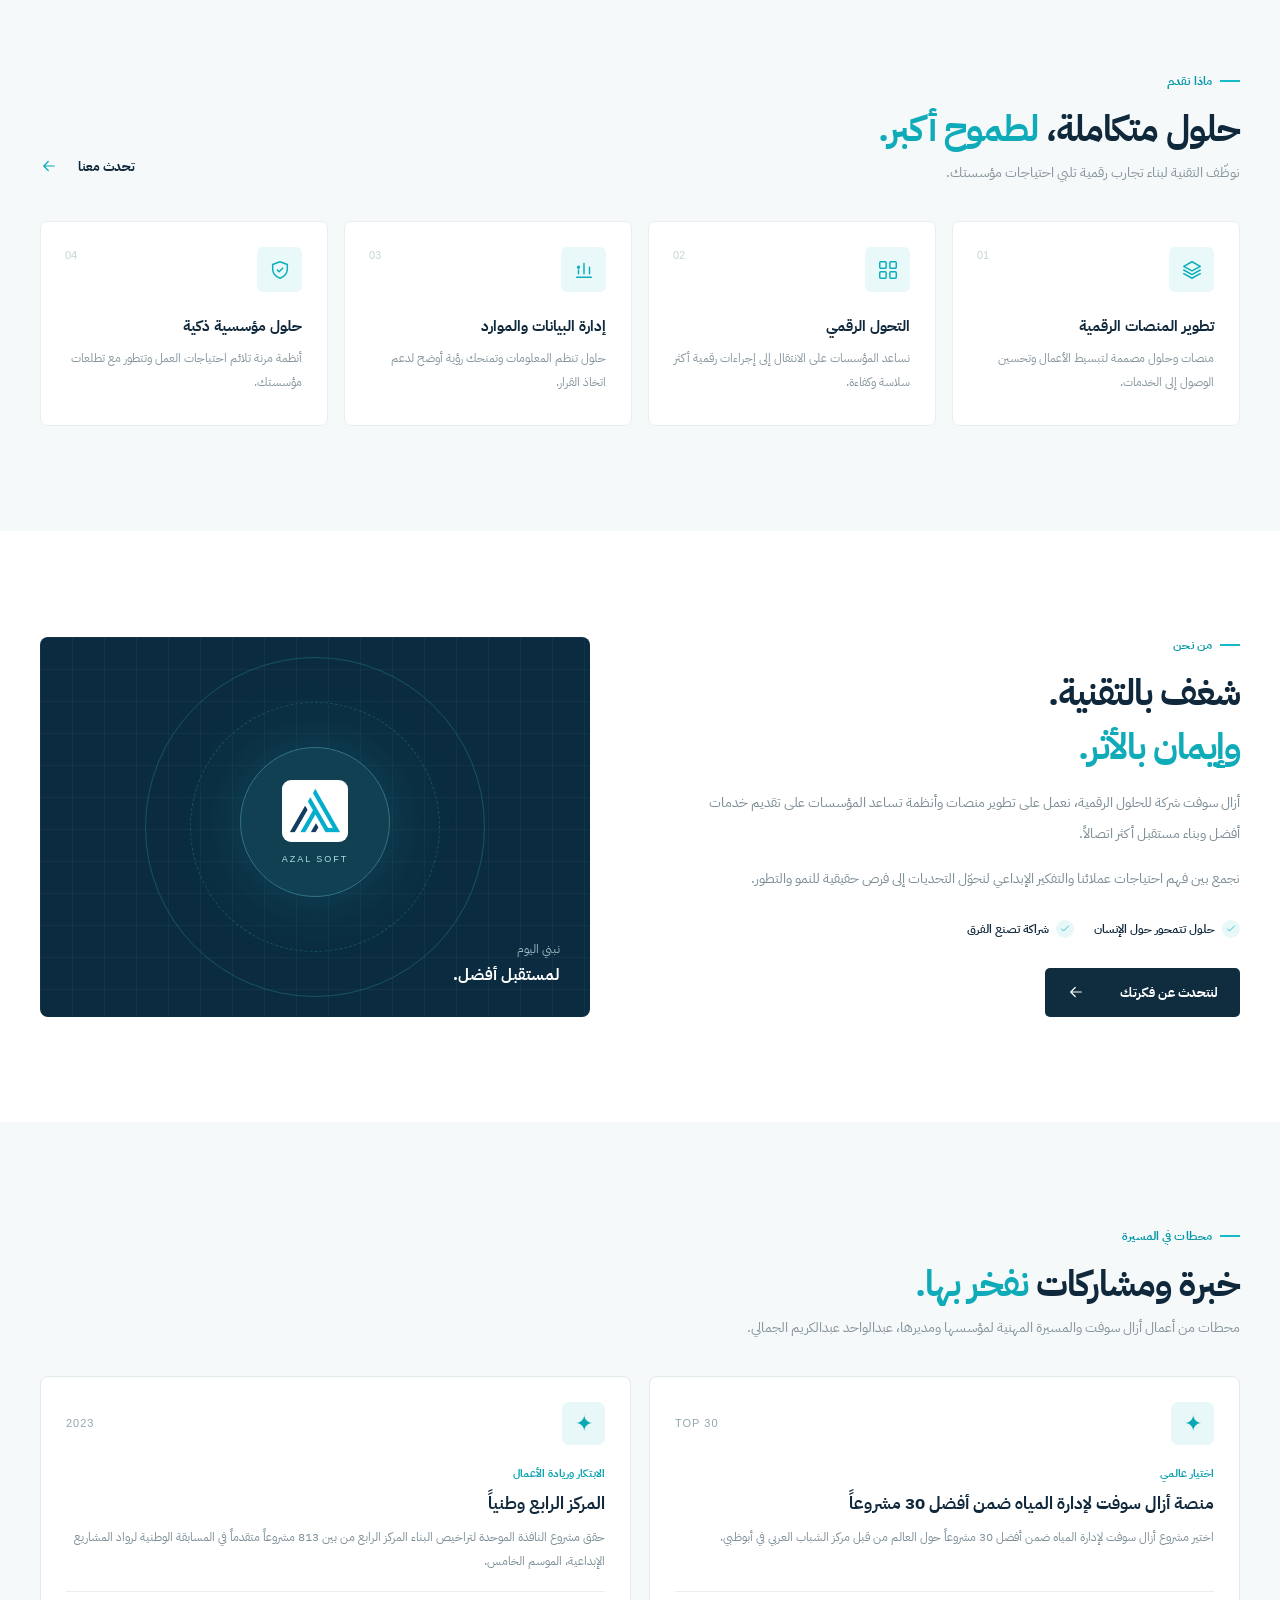
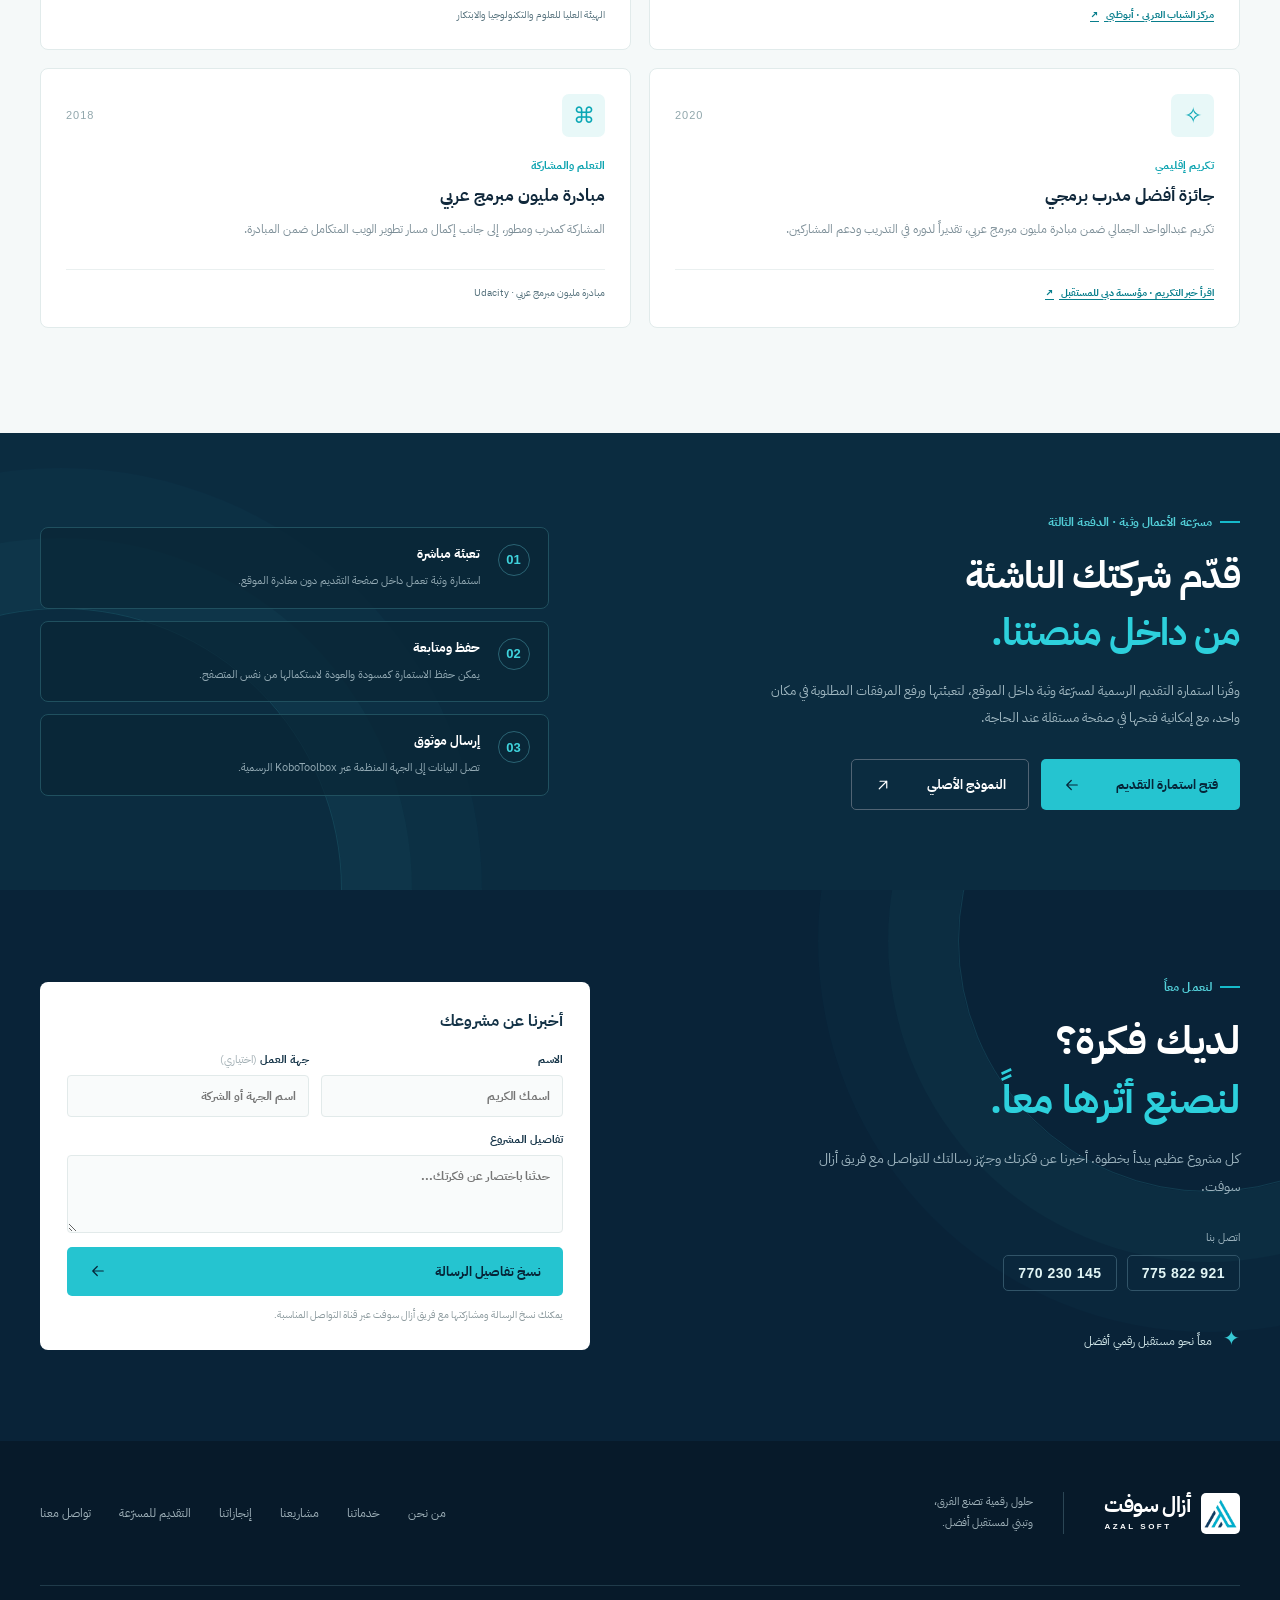
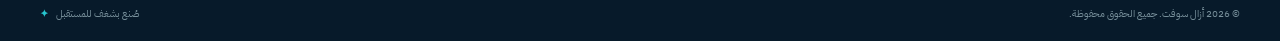
==== commit d1525d71: "تعديل تسمية رابط خبر سبأ إلى مناقشة تطبيق النظام في ذمار Co-authored-by: arena-agent <297053741+aren" ====
--- a/web/index.html
+++ b/web/index.html
@@ -80,7 +80,7 @@
           </article>
           <article class="project-card">
             <div class="project-visual visual-window project-screenshot"><img src="assets/unified-window.png" alt="صورة نظام النافذة الموحدة لخدمات مكاتب الأشغال وتراخيص البناء" loading="lazy"></div>
-            <div class="project-info"><div class="project-meta"><span>التحول الرقمي الحكومي</span><span>01</span></div><h3>النافذة الموحدة لمكاتب الأشغال</h3><p>منصة رقمية تجمع 32 خدمة لمكاتب الأشغال في اليمن، لتسهيل الوصول إلى الخدمات وتنظيم إجراءاتها.</p><div class="project-resources" aria-label="روابط متعلقة بمشروع النافذة الموحدة"><span>روابط المشروع</span><div><a href="https://www.youtube.com/watch?v=pOxBDhporDQ" target="_blank" rel="noopener noreferrer" aria-label="مشاهدة الفيديو التعريفي للنافذة الموحدة على يوتيوب (يفتح في نافذة جديدة)">فيديو تعريفي <svg><use href="#arrow-up"></use></svg></a><a href="https://www.saba.ye/ar/news3306005.htm" target="_blank" rel="noopener noreferrer" aria-label="قراءة خبر وكالة سبأ (يفتح في نافذة جديدة)">خبر وكالة سبأ <svg><use href="#arrow-up"></use></svg></a><a href="https://www.saba.ye/ar/news3213720.htm" target="_blank" rel="noopener noreferrer" aria-label="قراءة خبر ورشة عمل مشروع النافذة الموحدة لترخيص البناء على وكالة سبأ (يفتح في نافذة جديدة)">ورشة عمل ترخيص البناء <svg><use href="#arrow-up"></use></svg></a><a href="https://www.facebook.com/61550328427302/posts/ورشة-لتطبيق-نظام-النافذه-الموحدة-لإصدار-تراخيص-البناء-بفروع-مكاتب-الاشغال-بالحدي/122233215980010947/" target="_blank" rel="noopener noreferrer" aria-label="مشاهدة ورشة تطبيق نظام النافذة الموحدة في الحديدة (يفتح في نافذة جديدة)">ورشة عمل الحديدة <svg><use href="#arrow-up"></use></svg></a><a href="https://www.facebook.com/100070201871671/posts/%D8%A7%D8%AC%D8%AA%D9%85%D8%A7%D8%B9-%D8%A8%D8%B1%D8%A6%D8%A7%D8%B3%D8%A9-%D9%85%D9%82%D8%A8%D9%88%D9%84%D9%8A-%D9%8A%D9%86%D8%A7%D9%82%D8%B4-%D9%85%D8%B4%D8%B1%D9%88%D8%B9-%D8%A7%D9%84%D9%86%D8%A7%D9%81%D8%B0%D8%A9-%D8%A7%D9%84%D9%88%D8%A7%D8%AD%D8%AF%D8%A9-%D8%A8%D8%A3%D9%85%D8%A7%D9%86%D8%A9-%D8%A7%D9%84%D8%B9%D8%A7%D8%B5%D9%85%D8%A9%D8%B5%D9%86%D8%B9%D8%A7%D8%A1-%D8%B3%D8%A8%D8%A3-%D9%86%D8%A7%D9%82%D8%B4-%D8%A7%D8%AC/2119254688266197/" target="_blank" rel="noopener noreferrer" aria-label="مشاهدة منشور الاجتماع برئاسة مقبولي نائب رئيس الوزراء حول مشروع النافذة الموحدة (يفتح في نافذة جديدة)">اجتماع برئاسة مقبولي نائب رئيس الوزراء <svg><use href="#arrow-up"></use></svg></a><a href="https://www.youtube.com/watch?v=ugZrDMCJO3c" target="_blank" rel="noopener noreferrer" aria-label="مشاهدة رأي خبراء لجنة التحكيم في المسابقة على يوتيوب (يفتح في نافذة جديدة)">رأي خبراء لجنة التحكيم في المسابقة <svg><use href="#arrow-up"></use></svg></a></div></div><a href="#contact" aria-label="استفسر عن مشروع النافذة الموحدة">استفسر عن المشروع <svg><use href="#arrow"></use></svg></a></div>
+            <div class="project-info"><div class="project-meta"><span>التحول الرقمي الحكومي</span><span>01</span></div><h3>النافذة الموحدة لمكاتب الأشغال</h3><p>منصة رقمية تجمع 32 خدمة لمكاتب الأشغال في اليمن، لتسهيل الوصول إلى الخدمات وتنظيم إجراءاتها.</p><div class="project-resources" aria-label="روابط متعلقة بمشروع النافذة الموحدة"><span>روابط المشروع</span><div><a href="https://www.youtube.com/watch?v=pOxBDhporDQ" target="_blank" rel="noopener noreferrer" aria-label="مشاهدة الفيديو التعريفي للنافذة الموحدة على يوتيوب (يفتح في نافذة جديدة)">فيديو تعريفي <svg><use href="#arrow-up"></use></svg></a><a href="https://www.saba.ye/ar/news3306005.htm" target="_blank" rel="noopener noreferrer" aria-label="قراءة خبر مناقشة تطبيق نظام النافذة الموحدة لتراخيص البناء في محافظة ذمار على وكالة سبأ (يفتح في نافذة جديدة)">مناقشة تطبيق نظام النافذة الموحدة لتراخيص البناء في محافظة ذمار <svg><use href="#arrow-up"></use></svg></a><a href="https://www.saba.ye/ar/news3213720.htm" target="_blank" rel="noopener noreferrer" aria-label="قراءة خبر ورشة عمل مشروع النافذة الموحدة لترخيص البناء على وكالة سبأ (يفتح في نافذة جديدة)">ورشة عمل ترخيص البناء <svg><use href="#arrow-up"></use></svg></a><a href="https://www.facebook.com/61550328427302/posts/ورشة-لتطبيق-نظام-النافذه-الموحدة-لإصدار-تراخيص-البناء-بفروع-مكاتب-الاشغال-بالحدي/122233215980010947/" target="_blank" rel="noopener noreferrer" aria-label="مشاهدة ورشة تطبيق نظام النافذة الموحدة في الحديدة (يفتح في نافذة جديدة)">ورشة عمل الحديدة <svg><use href="#arrow-up"></use></svg></a><a href="https://www.facebook.com/100070201871671/posts/%D8%A7%D8%AC%D8%AA%D9%85%D8%A7%D8%B9-%D8%A8%D8%B1%D8%A6%D8%A7%D8%B3%D8%A9-%D9%85%D9%82%D8%A8%D9%88%D9%84%D9%8A-%D9%8A%D9%86%D8%A7%D9%82%D8%B4-%D9%85%D8%B4%D8%B1%D9%88%D8%B9-%D8%A7%D9%84%D9%86%D8%A7%D9%81%D8%B0%D8%A9-%D8%A7%D9%84%D9%88%D8%A7%D8%AD%D8%AF%D8%A9-%D8%A8%D8%A3%D9%85%D8%A7%D9%86%D8%A9-%D8%A7%D9%84%D8%B9%D8%A7%D8%B5%D9%85%D8%A9%D8%B5%D9%86%D8%B9%D8%A7%D8%A1-%D8%B3%D8%A8%D8%A3-%D9%86%D8%A7%D9%82%D8%B4-%D8%A7%D8%AC/2119254688266197/" target="_blank" rel="noopener noreferrer" aria-label="مشاهدة منشور الاجتماع برئاسة مقبولي نائب رئيس الوزراء حول مشروع النافذة الموحدة (يفتح في نافذة جديدة)">اجتماع برئاسة مقبولي نائب رئيس الوزراء <svg><use href="#arrow-up"></use></svg></a><a href="https://www.youtube.com/watch?v=ugZrDMCJO3c" target="_blank" rel="noopener noreferrer" aria-label="مشاهدة رأي خبراء لجنة التحكيم في المسابقة على يوتيوب (يفتح في نافذة جديدة)">رأي خبراء لجنة التحكيم في المسابقة <svg><use href="#arrow-up"></use></svg></a></div></div><a href="#contact" aria-label="استفسر عن مشروع النافذة الموحدة">استفسر عن المشروع <svg><use href="#arrow"></use></svg></a></div>
           </article>
           <article class="project-card">
             <div class="project-visual visual-invest"><div class="visual-top"><span>02 / INVESTMENT PLATFORM</span><svg><use href="#arrow-up"></use></svg></div><div class="invest-art"><div class="invest-ring ring-a"></div><div class="invest-ring ring-b"></div><div class="invest-core"><img src="assets/awqaf-logo.jpg" alt="شعار الهيئة العامة للأوقاف" loading="lazy"></div><span class="invest-dot dot-a"></span><span class="invest-dot dot-b"></span><span class="invest-dot dot-c"></span></div><div class="visual-badge"><svg><use href="#chart"></use></svg><span><b>إدارة أكثر كفاءة</b><small>للاستثمار والأوقاف</small></span></div></div>
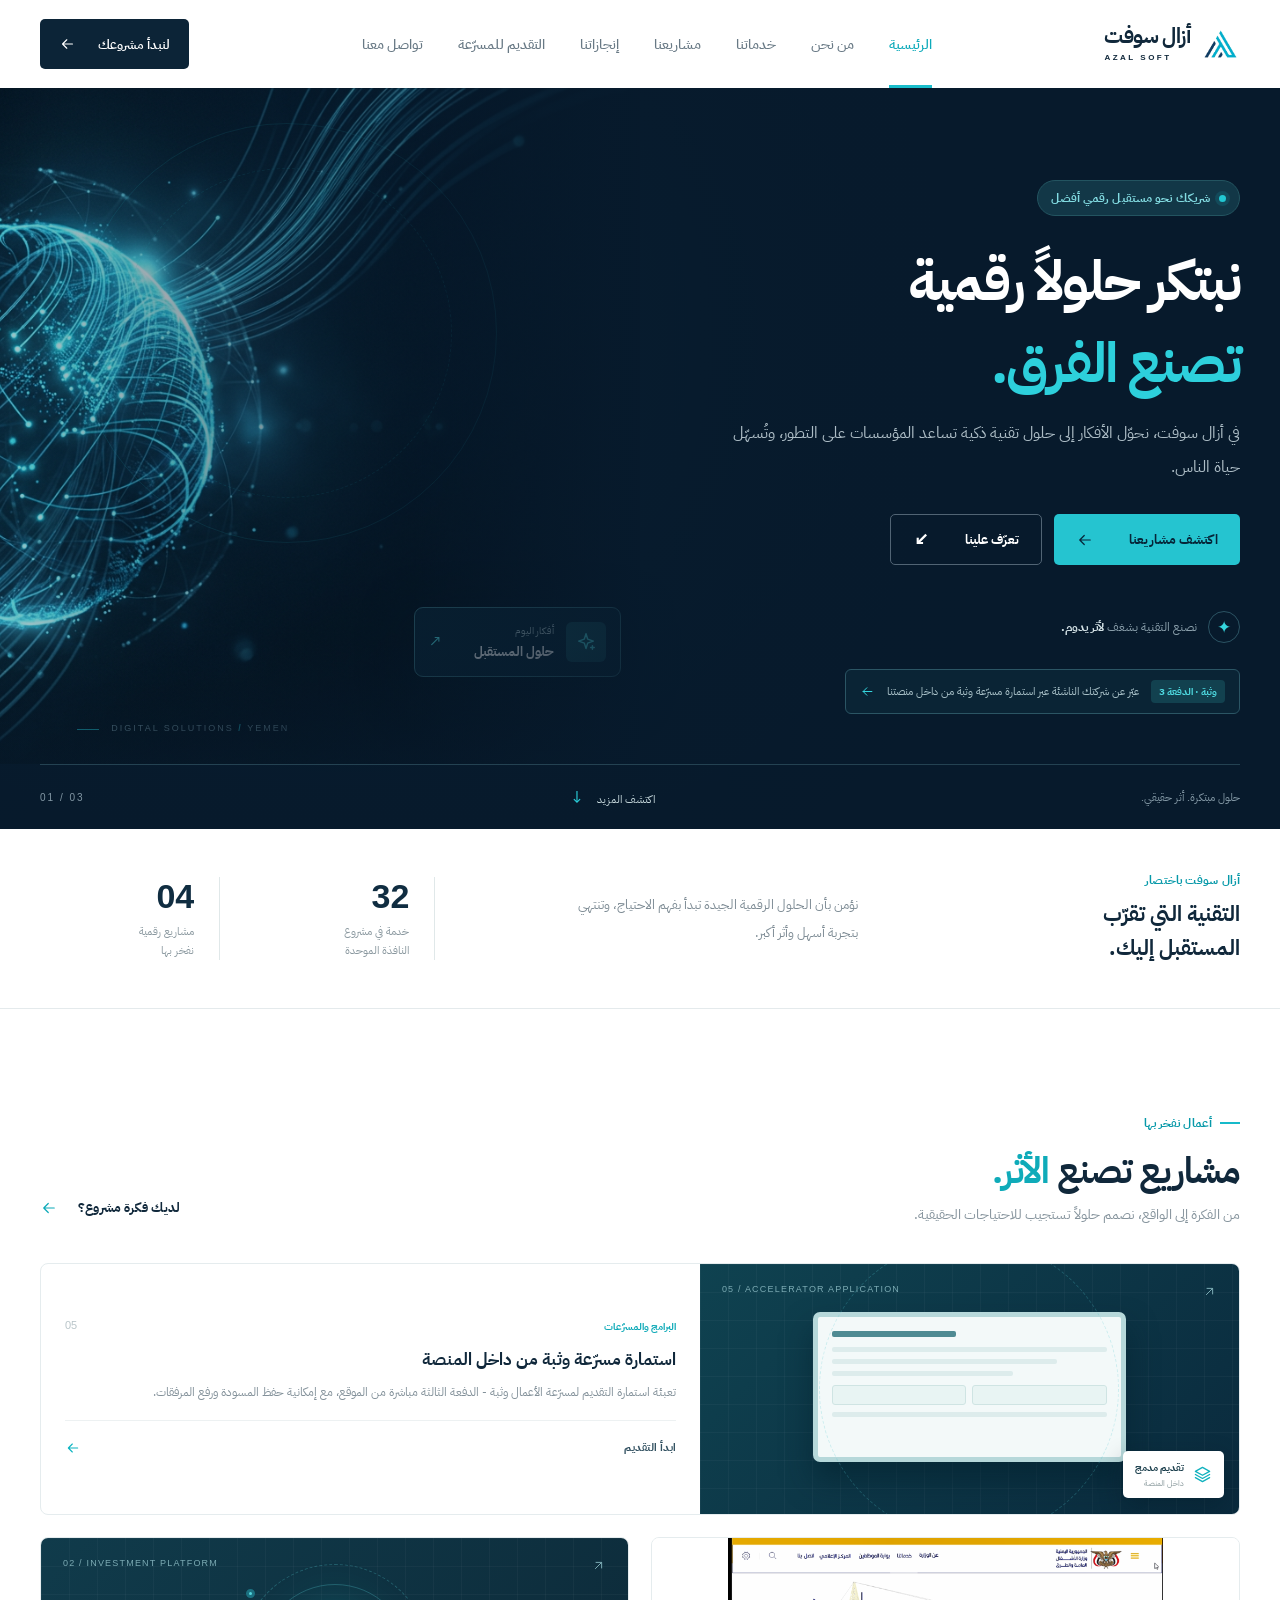
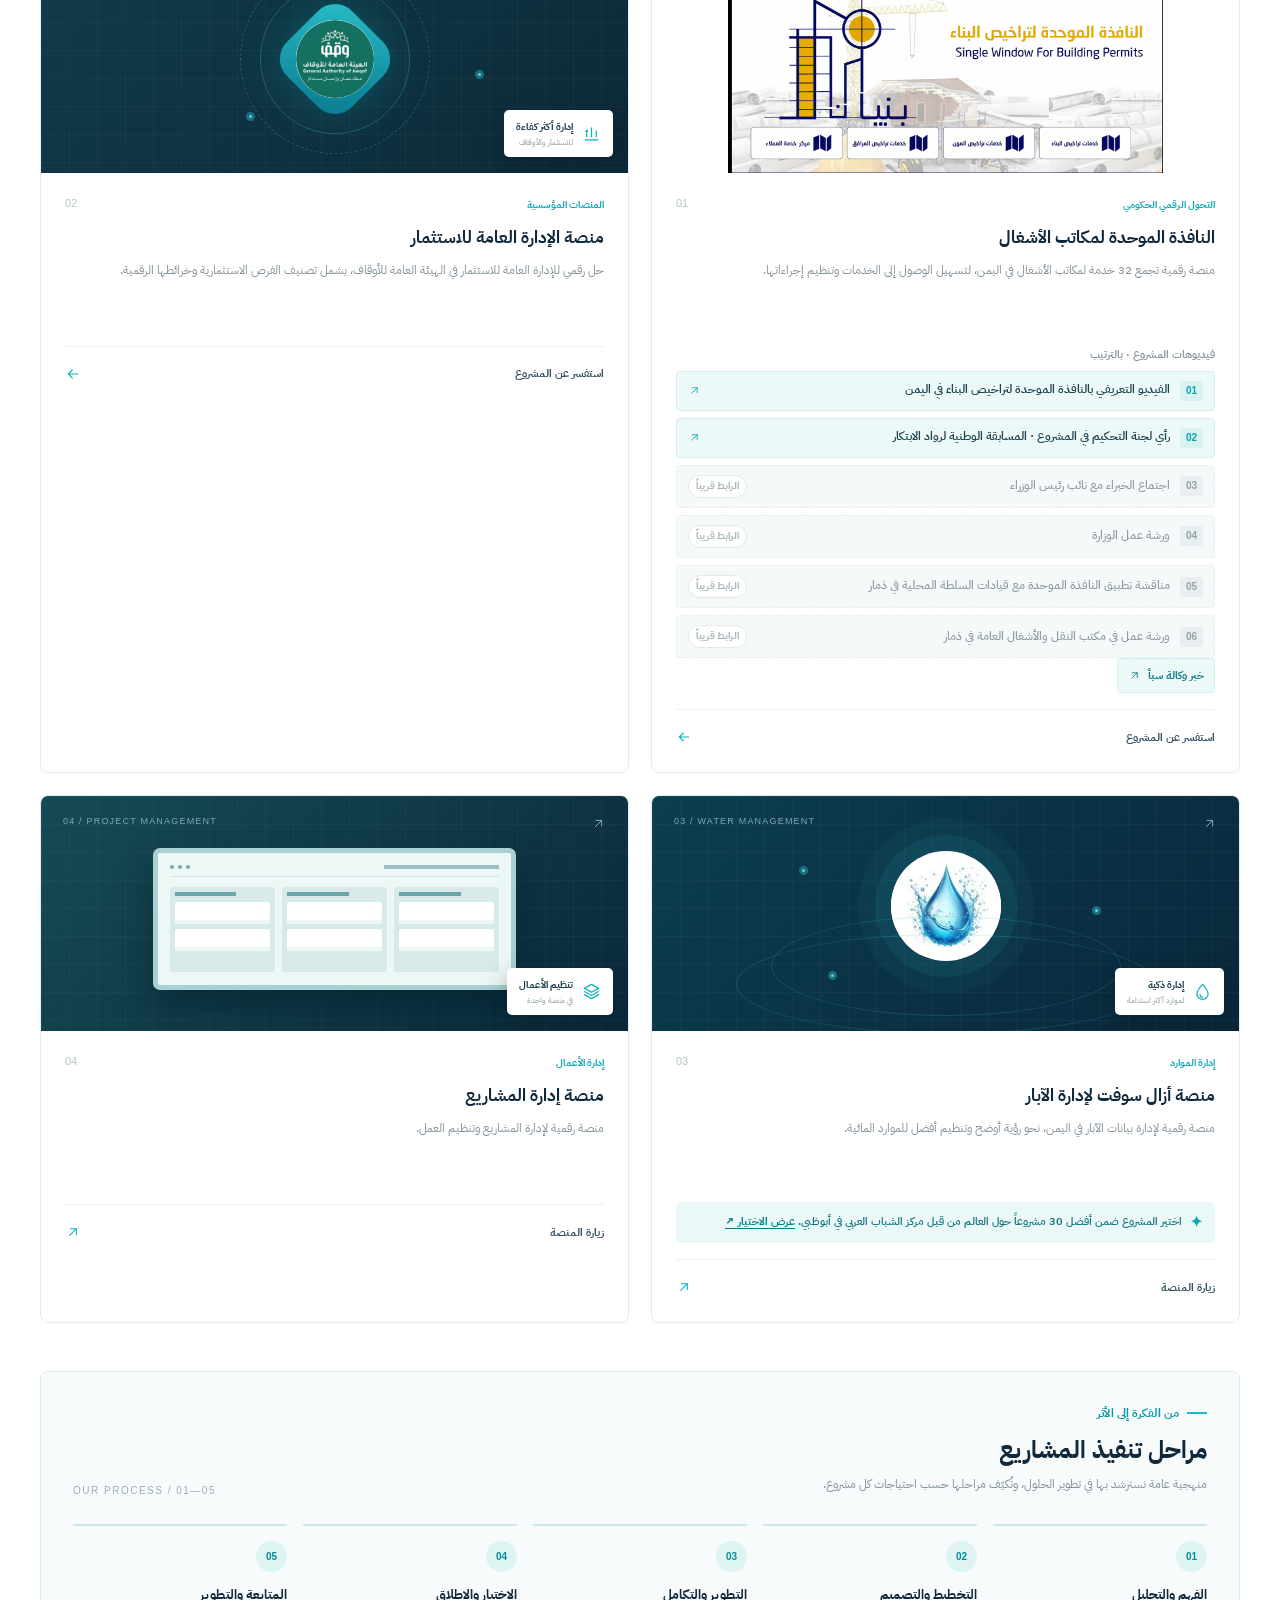
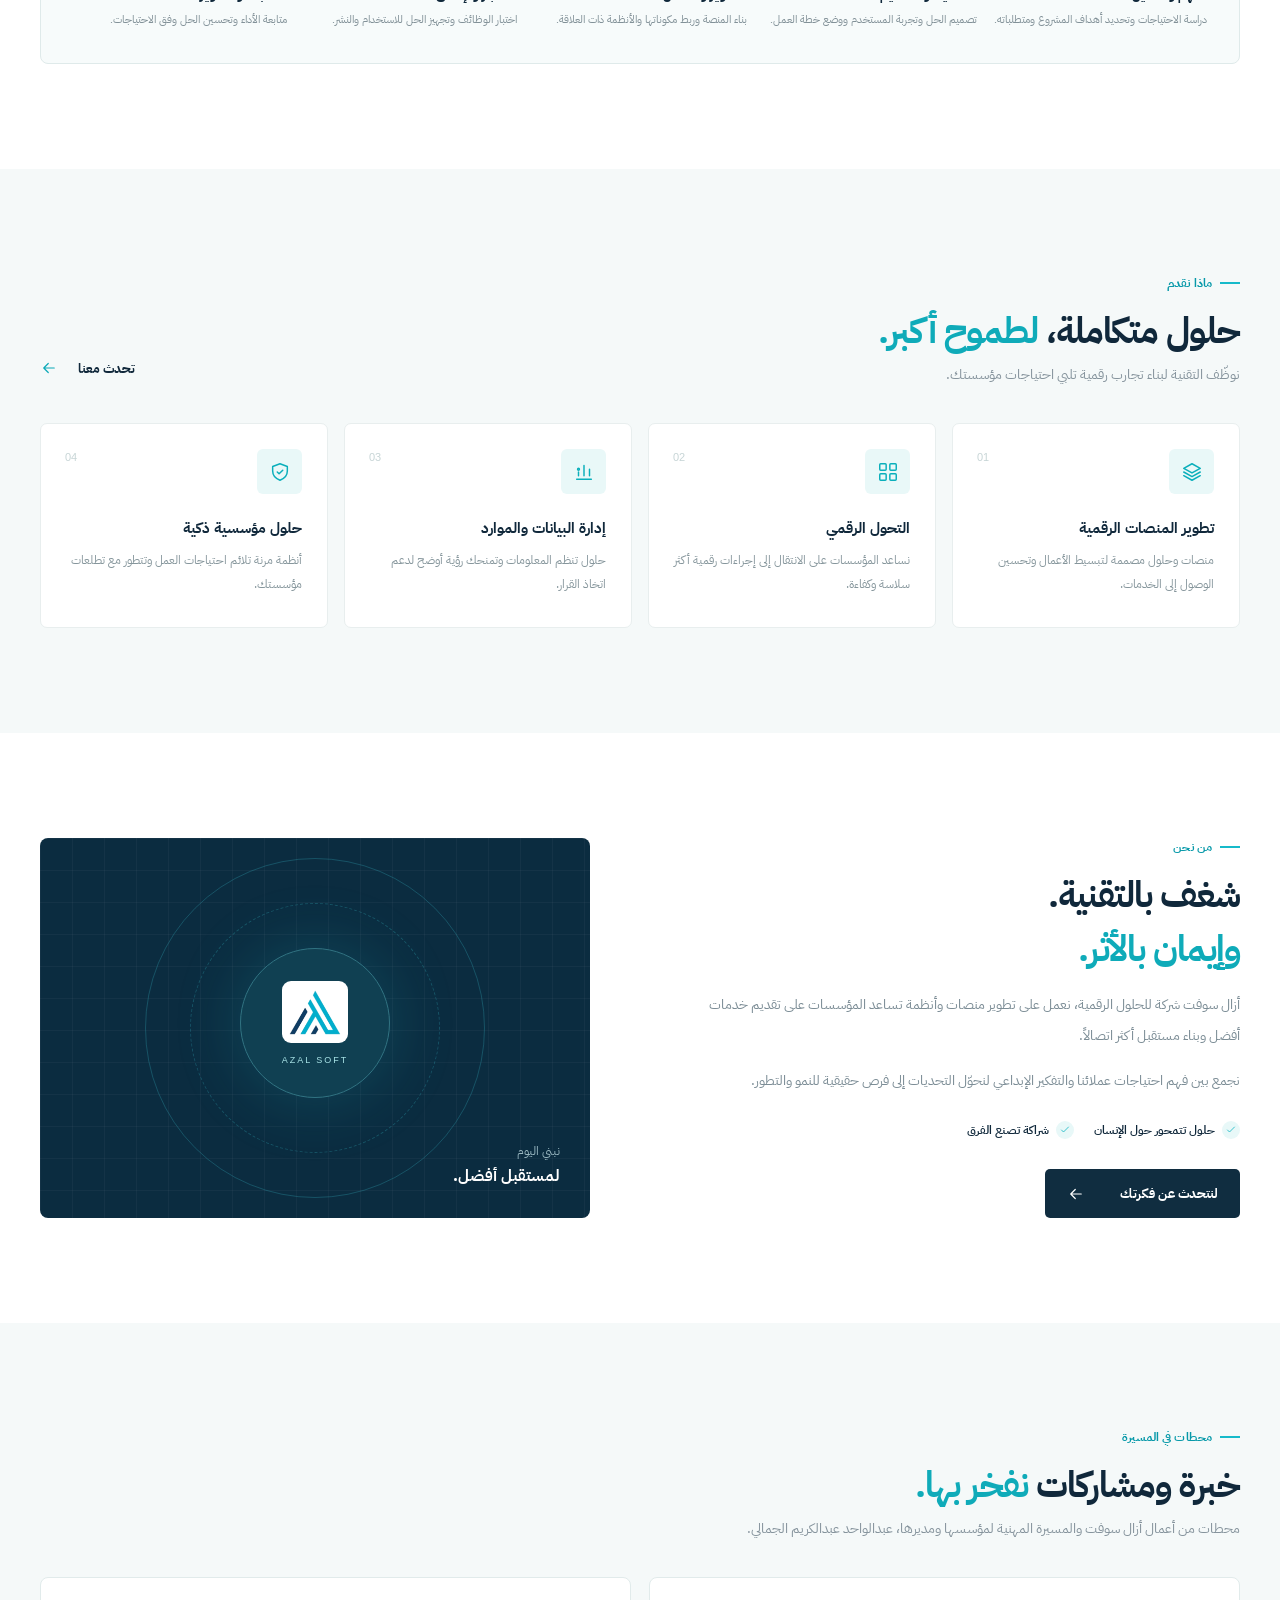
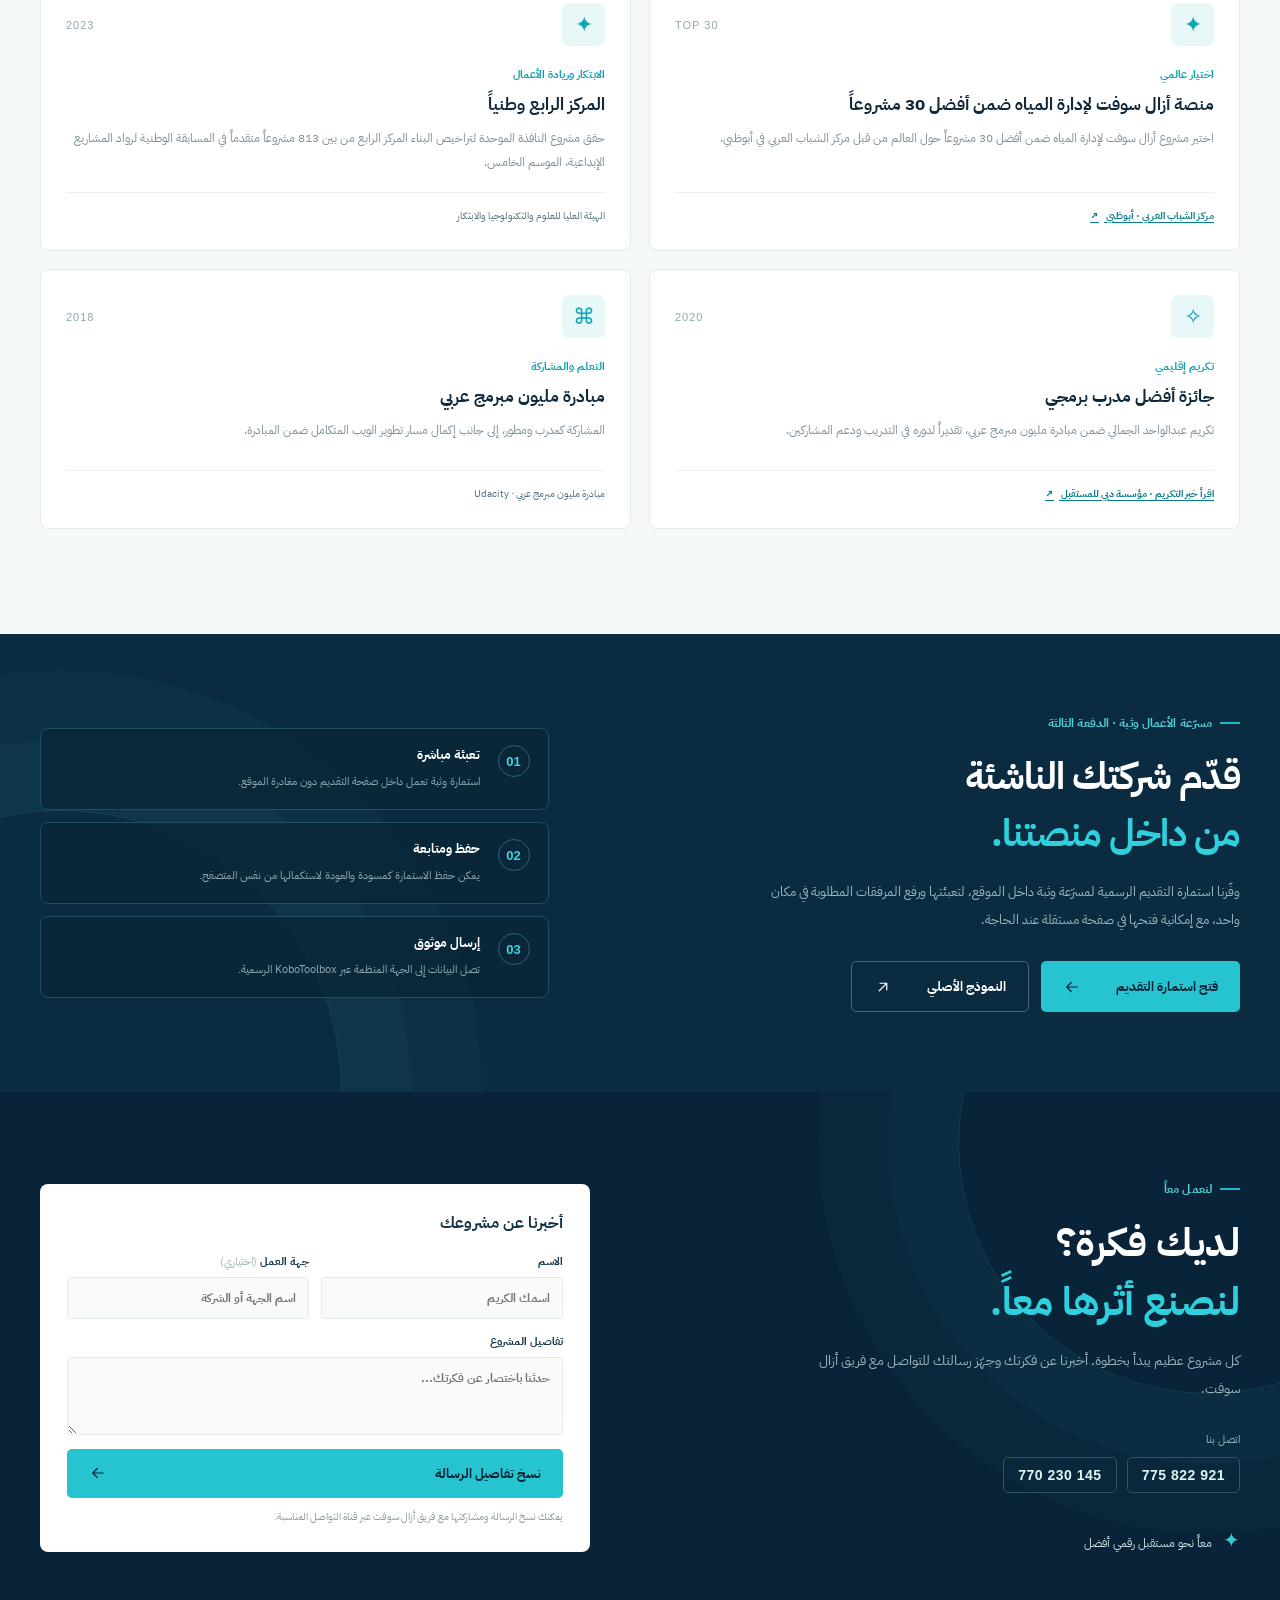
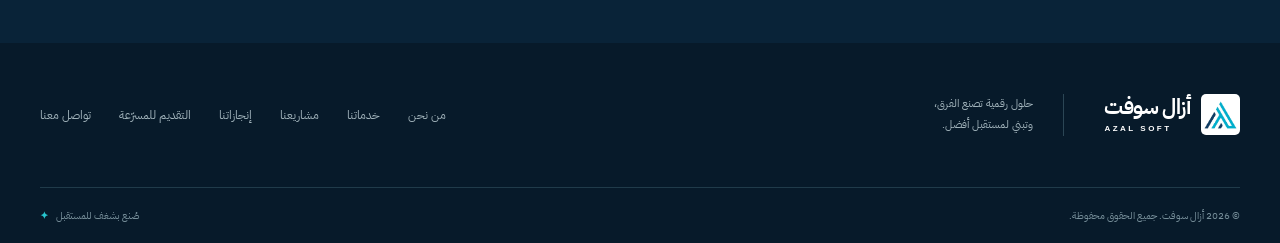
==== commit 89e62678: "ترتيب فيديوهات مشروع النافذة الموحدة داخل بطاقة المشروع Co-authored-by: arena-agent <297053741+arena" ====
--- a/web/index.html
+++ b/web/index.html
@@ -80,7 +80,16 @@
           </article>
           <article class="project-card">
             <div class="project-visual visual-window project-screenshot"><img src="assets/unified-window.png" alt="صورة نظام النافذة الموحدة لخدمات مكاتب الأشغال وتراخيص البناء" loading="lazy"></div>
-            <div class="project-info"><div class="project-meta"><span>التحول الرقمي الحكومي</span><span>01</span></div><h3>النافذة الموحدة لمكاتب الأشغال</h3><p>منصة رقمية تجمع 32 خدمة لمكاتب الأشغال في اليمن، لتسهيل الوصول إلى الخدمات وتنظيم إجراءاتها.</p><div class="project-resources" aria-label="روابط متعلقة بمشروع النافذة الموحدة"><span>روابط المشروع</span><div><a href="https://www.youtube.com/watch?v=pOxBDhporDQ" target="_blank" rel="noopener noreferrer" aria-label="مشاهدة الفيديو التعريفي للنافذة الموحدة على يوتيوب (يفتح في نافذة جديدة)">فيديو تعريفي <svg><use href="#arrow-up"></use></svg></a><a href="https://www.saba.ye/ar/news3306005.htm" target="_blank" rel="noopener noreferrer" aria-label="قراءة خبر مناقشة تطبيق نظام النافذة الموحدة لتراخيص البناء في محافظة ذمار على وكالة سبأ (يفتح في نافذة جديدة)">مناقشة تطبيق نظام النافذة الموحدة لتراخيص البناء في محافظة ذمار <svg><use href="#arrow-up"></use></svg></a><a href="https://www.saba.ye/ar/news3213720.htm" target="_blank" rel="noopener noreferrer" aria-label="قراءة خبر ورشة عمل مشروع النافذة الموحدة لترخيص البناء على وكالة سبأ (يفتح في نافذة جديدة)">ورشة عمل ترخيص البناء <svg><use href="#arrow-up"></use></svg></a><a href="https://www.facebook.com/61550328427302/posts/ورشة-لتطبيق-نظام-النافذه-الموحدة-لإصدار-تراخيص-البناء-بفروع-مكاتب-الاشغال-بالحدي/122233215980010947/" target="_blank" rel="noopener noreferrer" aria-label="مشاهدة ورشة تطبيق نظام النافذة الموحدة في الحديدة (يفتح في نافذة جديدة)">ورشة عمل الحديدة <svg><use href="#arrow-up"></use></svg></a><a href="https://www.facebook.com/100070201871671/posts/%D8%A7%D8%AC%D8%AA%D9%85%D8%A7%D8%B9-%D8%A8%D8%B1%D8%A6%D8%A7%D8%B3%D8%A9-%D9%85%D9%82%D8%A8%D9%88%D9%84%D9%8A-%D9%8A%D9%86%D8%A7%D9%82%D8%B4-%D9%85%D8%B4%D8%B1%D9%88%D8%B9-%D8%A7%D9%84%D9%86%D8%A7%D9%81%D8%B0%D8%A9-%D8%A7%D9%84%D9%88%D8%A7%D8%AD%D8%AF%D8%A9-%D8%A8%D8%A3%D9%85%D8%A7%D9%86%D8%A9-%D8%A7%D9%84%D8%B9%D8%A7%D8%B5%D9%85%D8%A9%D8%B5%D9%86%D8%B9%D8%A7%D8%A1-%D8%B3%D8%A8%D8%A3-%D9%86%D8%A7%D9%82%D8%B4-%D8%A7%D8%AC/2119254688266197/" target="_blank" rel="noopener noreferrer" aria-label="مشاهدة منشور الاجتماع برئاسة مقبولي نائب رئيس الوزراء حول مشروع النافذة الموحدة (يفتح في نافذة جديدة)">اجتماع برئاسة مقبولي نائب رئيس الوزراء <svg><use href="#arrow-up"></use></svg></a><a href="https://www.youtube.com/watch?v=ugZrDMCJO3c" target="_blank" rel="noopener noreferrer" aria-label="مشاهدة رأي خبراء لجنة التحكيم في المسابقة على يوتيوب (يفتح في نافذة جديدة)">رأي خبراء لجنة التحكيم في المسابقة <svg><use href="#arrow-up"></use></svg></a></div></div><a href="#contact" aria-label="استفسر عن مشروع النافذة الموحدة">استفسر عن المشروع <svg><use href="#arrow"></use></svg></a></div>
+            <div class="project-info"><div class="project-meta"><span>التحول الرقمي الحكومي</span><span>01</span></div><h3>النافذة الموحدة لمكاتب الأشغال</h3><p>منصة رقمية تجمع 32 خدمة لمكاتب الأشغال في اليمن، لتسهيل الوصول إلى الخدمات وتنظيم إجراءاتها.</p><div class="project-resources" aria-label="فيديوهات مشروع النافذة الموحدة مرتبة زمنياً"><span>فيديوهات المشروع · بالترتيب</span>
+              <ol class="video-list">
+                <li><a href="https://www.youtube.com/watch?v=pOxBDhporDQ" target="_blank" rel="noopener noreferrer" aria-label="مشاهدة الفيديو التعريفي بالنافذة الموحدة لتراخيص البناء في اليمن على يوتيوب (يفتح في نافذة جديدة)"><span class="video-order">01</span><span class="video-title">الفيديو التعريفي بالنافذة الموحدة لتراخيص البناء في اليمن</span><svg><use href="#arrow-up"></use></svg></a></li>
+                <li><a href="https://www.youtube.com/watch?v=ugZrDMCJO3c" target="_blank" rel="noopener noreferrer" aria-label="مشاهدة فيديو رأي لجنة التحكيم في المشروع أثناء المسابقة الوطنية لرواد الابتكار على يوتيوب (يفتح في نافذة جديدة)"><span class="video-order">02</span><span class="video-title">رأي لجنة التحكيم في المشروع · المسابقة الوطنية لرواد الابتكار</span><svg><use href="#arrow-up"></use></svg></a></li>
+                <li><a class="is-pending" role="link" aria-disabled="true" aria-label="فيديو اجتماع الخبراء مع نائب رئيس الوزراء، الرابط قيد الإضافة"><span class="video-order">03</span><span class="video-title">اجتماع الخبراء مع نائب رئيس الوزراء</span><span class="video-soon">الرابط قريباً</span></a></li>
+                <li><a class="is-pending" role="link" aria-disabled="true" aria-label="فيديو ورشة عمل الوزارة، الرابط قيد الإضافة"><span class="video-order">04</span><span class="video-title">ورشة عمل الوزارة</span><span class="video-soon">الرابط قريباً</span></a></li>
+                <li><a class="is-pending" role="link" aria-disabled="true" aria-label="فيديو مناقشة تطبيق النافذة الموحدة مع قيادات السلطة المحلية في ذمار، الرابط قيد الإضافة"><span class="video-order">05</span><span class="video-title">مناقشة تطبيق النافذة الموحدة مع قيادات السلطة المحلية في ذمار</span><span class="video-soon">الرابط قريباً</span></a></li>
+                <li><a class="is-pending" role="link" aria-disabled="true" aria-label="فيديو ورشة العمل في مكتب النقل والأشغال العامة في ذمار، الرابط قيد الإضافة"><span class="video-order">06</span><span class="video-title">ورشة عمل في مكتب النقل والأشغال العامة في ذمار</span><span class="video-soon">الرابط قريباً</span></a></li>
+              </ol>
+              <a class="project-source" href="https://www.saba.ye/ar/news3306005.htm" target="_blank" rel="noopener noreferrer" aria-label="قراءة خبر وكالة سبأ (يفتح في نافذة جديدة)">خبر وكالة سبأ <svg><use href="#arrow-up"></use></svg></a></div><a href="#contact" aria-label="استفسر عن مشروع النافذة الموحدة">استفسر عن المشروع <svg><use href="#arrow"></use></svg></a></div>
           </article>
           <article class="project-card">
             <div class="project-visual visual-invest"><div class="visual-top"><span>02 / INVESTMENT PLATFORM</span><svg><use href="#arrow-up"></use></svg></div><div class="invest-art"><div class="invest-ring ring-a"></div><div class="invest-ring ring-b"></div><div class="invest-core"><img src="assets/awqaf-logo.jpg" alt="شعار الهيئة العامة للأوقاف" loading="lazy"></div><span class="invest-dot dot-a"></span><span class="invest-dot dot-b"></span><span class="invest-dot dot-c"></span></div><div class="visual-badge"><svg><use href="#chart"></use></svg><span><b>إدارة أكثر كفاءة</b><small>للاستثمار والأوقاف</small></span></div></div>
--- a/web/styles.css
+++ b/web/styles.css
@@ -21,6 +21,18 @@
 .project-image-link{display:block}.project-image-link:focus-visible{outline:3px solid #17bed0;outline-offset:-3px}.project-image-link .project-visual{transition:filter .2s}.project-image-link:hover .project-visual{filter:brightness(1.1)}
 
 .project-resources{margin:16px 0 4px}.project-resources>span{display:block;font-size:11px;color:#829198;font-weight:600;margin-bottom:8px}.project-resources>div{display:flex;flex-wrap:wrap;gap:8px}.project-resources a{display:inline-flex;align-items:center;gap:7px;padding:8px 10px;background:#edf8f8;border:1px solid #d5eeee;border-radius:4px;color:#117e8a;font-size:11px;font-weight:700}.project-resources a:hover{background:#daf2f2}.project-resources a:focus-visible{outline:2px solid #0ba9b8;outline-offset:2px}.project-resources svg{width:13px;height:13px}
+.project-resources ol.video-list{list-style:none;margin:0;padding:0;display:grid;gap:7px}
+.project-resources .video-list a{display:flex;align-items:center;gap:10px;width:100%;padding:9px 11px;text-align:right;line-height:1.6}
+.project-resources .video-list .video-order{font:700 10px/1 Arial;color:#0aa3b1;background:#d9f1f1;border-radius:3px;padding:5px 6px;flex-shrink:0;direction:ltr}
+.project-resources .video-list .video-title{flex:1;font-size:11.5px;font-weight:600;color:#1d4450}
+.project-resources .video-list svg{flex-shrink:0;color:#0ba9b8}
+.project-resources .video-list .is-pending{background:#f6f9f9;border-color:#e7edee;border-style:dashed;cursor:default}
+.project-resources .video-list .is-pending .video-order{background:#e9eef0;color:#93a4a9}
+.project-resources .video-list .is-pending .video-title{color:#8b9b9f;font-weight:500}
+.project-resources .video-list .is-pending:hover{background:#f6f9f9}
+.video-soon{flex-shrink:0;font-size:9.5px;font-weight:700;color:#a5b3b7;border:1px solid #e2e9ea;background:#fff;border-radius:20px;padding:3px 7px;white-space:nowrap}
+.project-info>a.project-source{border-top:0;justify-content:flex-start;gap:8px;padding-top:0;margin-top:14px;font-size:11px;color:#117e8a}
+.project-info>a.project-source svg{width:13px;height:13px}
 
 .project-recognition{display:flex;align-items:flex-start;gap:8px;margin-top:14px;padding:10px 12px;border-radius:5px;background:#eaf8f7;color:#187582;font-size:11px;font-weight:600;line-height:1.8}.project-recognition span{font-size:15px;line-height:1.4;color:#0ca8b6}.achievements-grid{grid-template-columns:repeat(2,1fr)}@media(max-width:760px){.achievements-grid{grid-template-columns:1fr}}
 
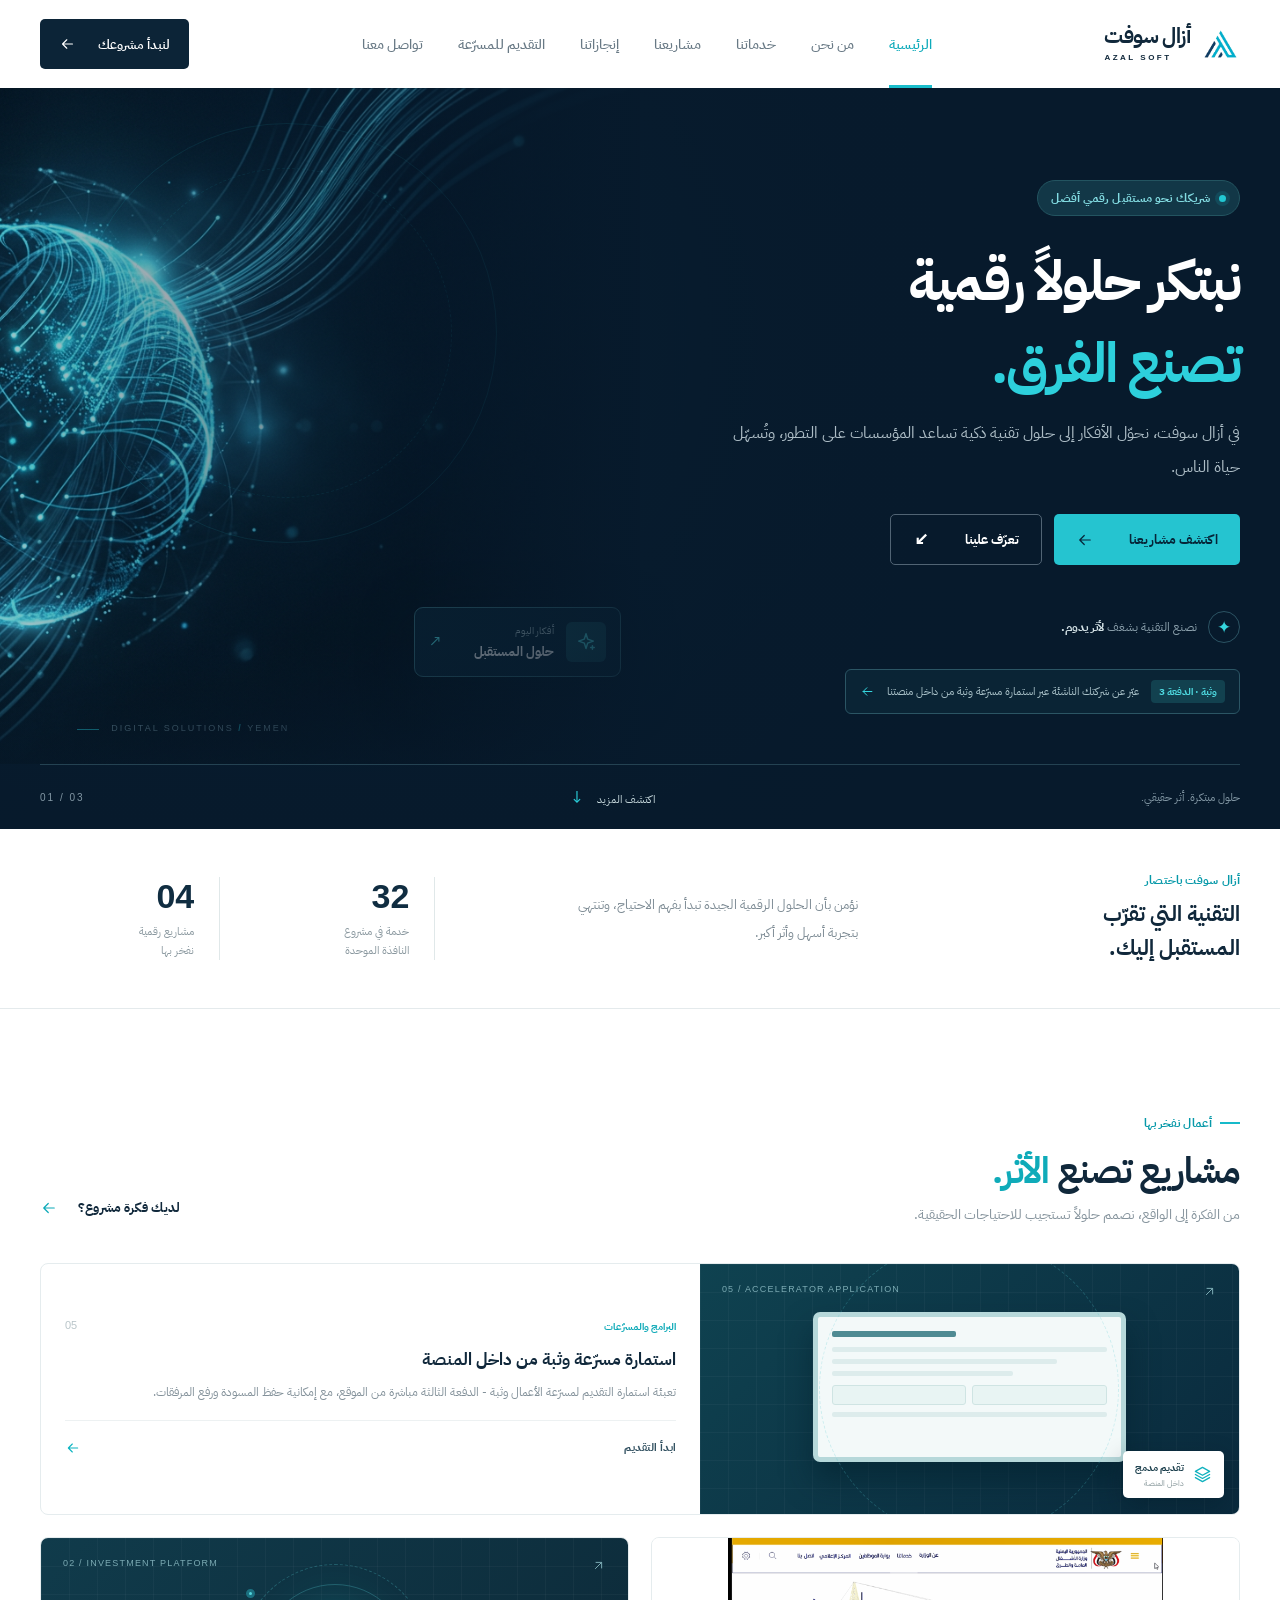
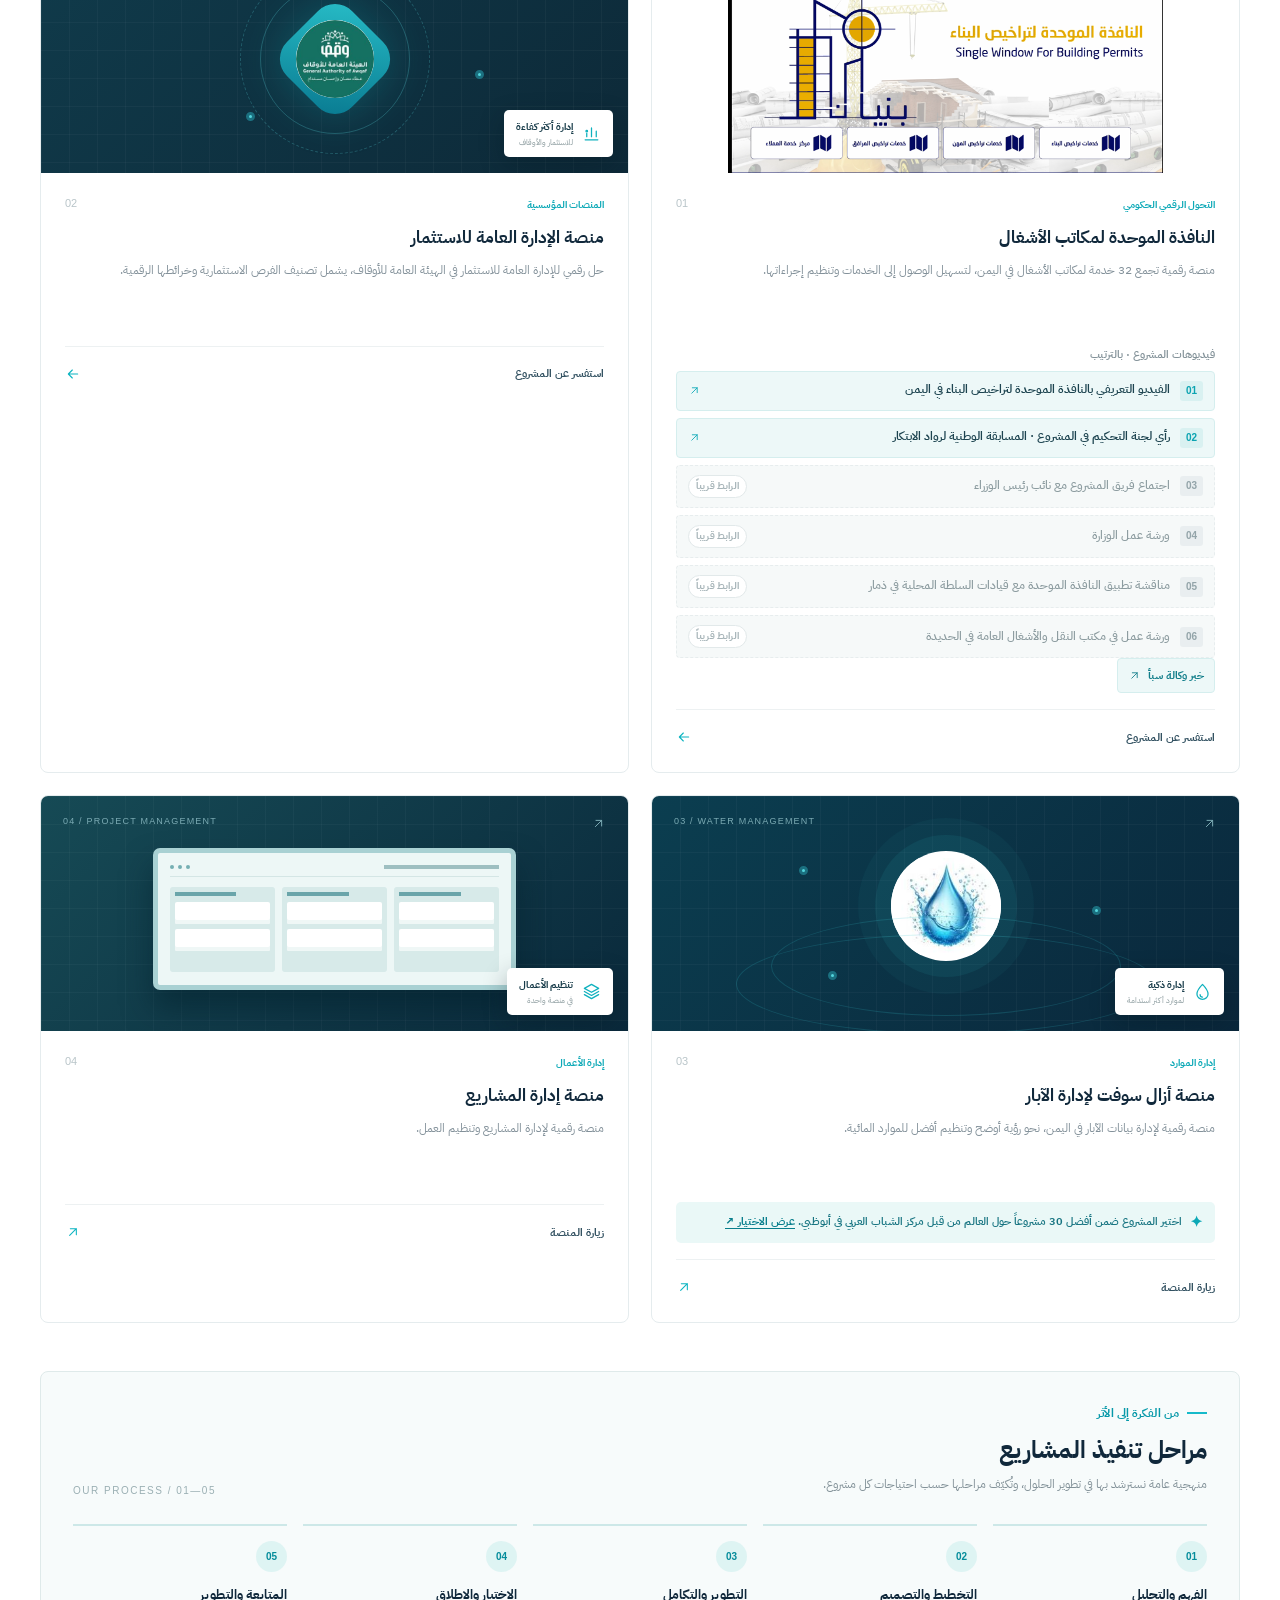
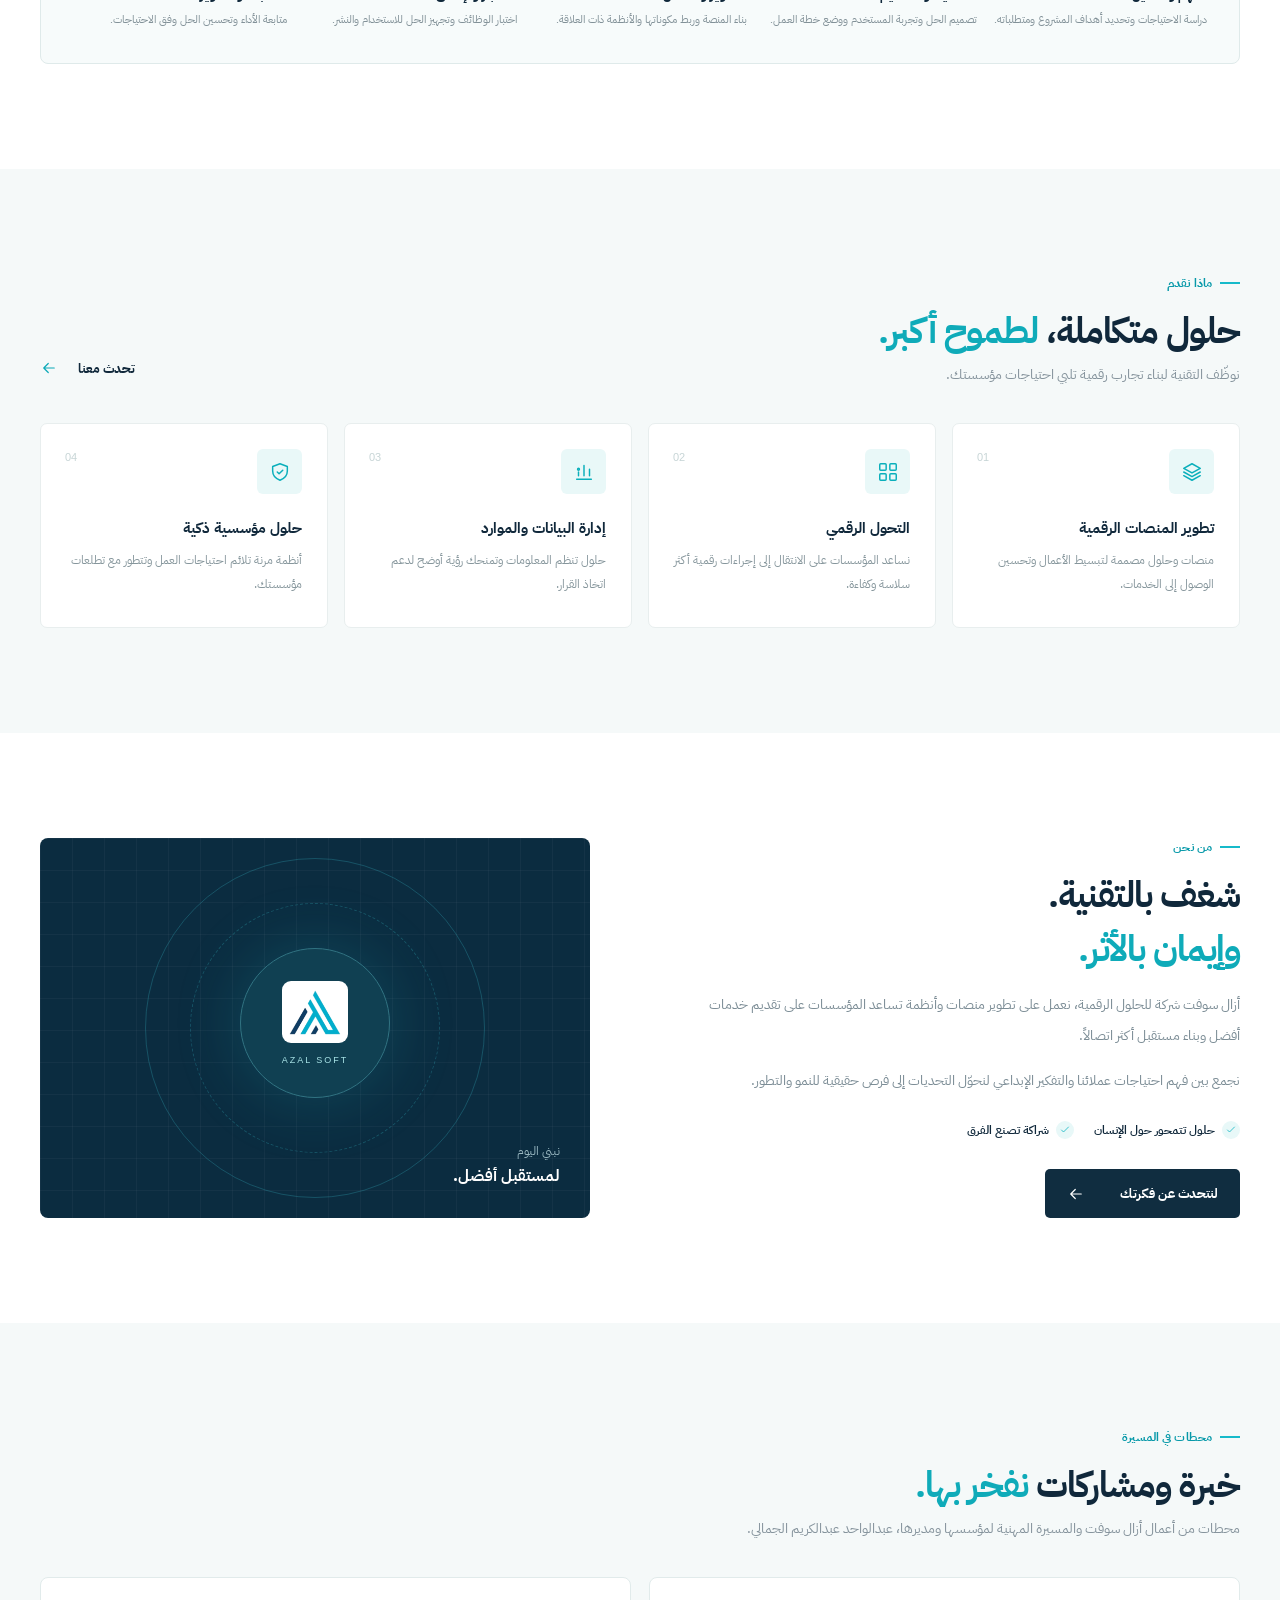
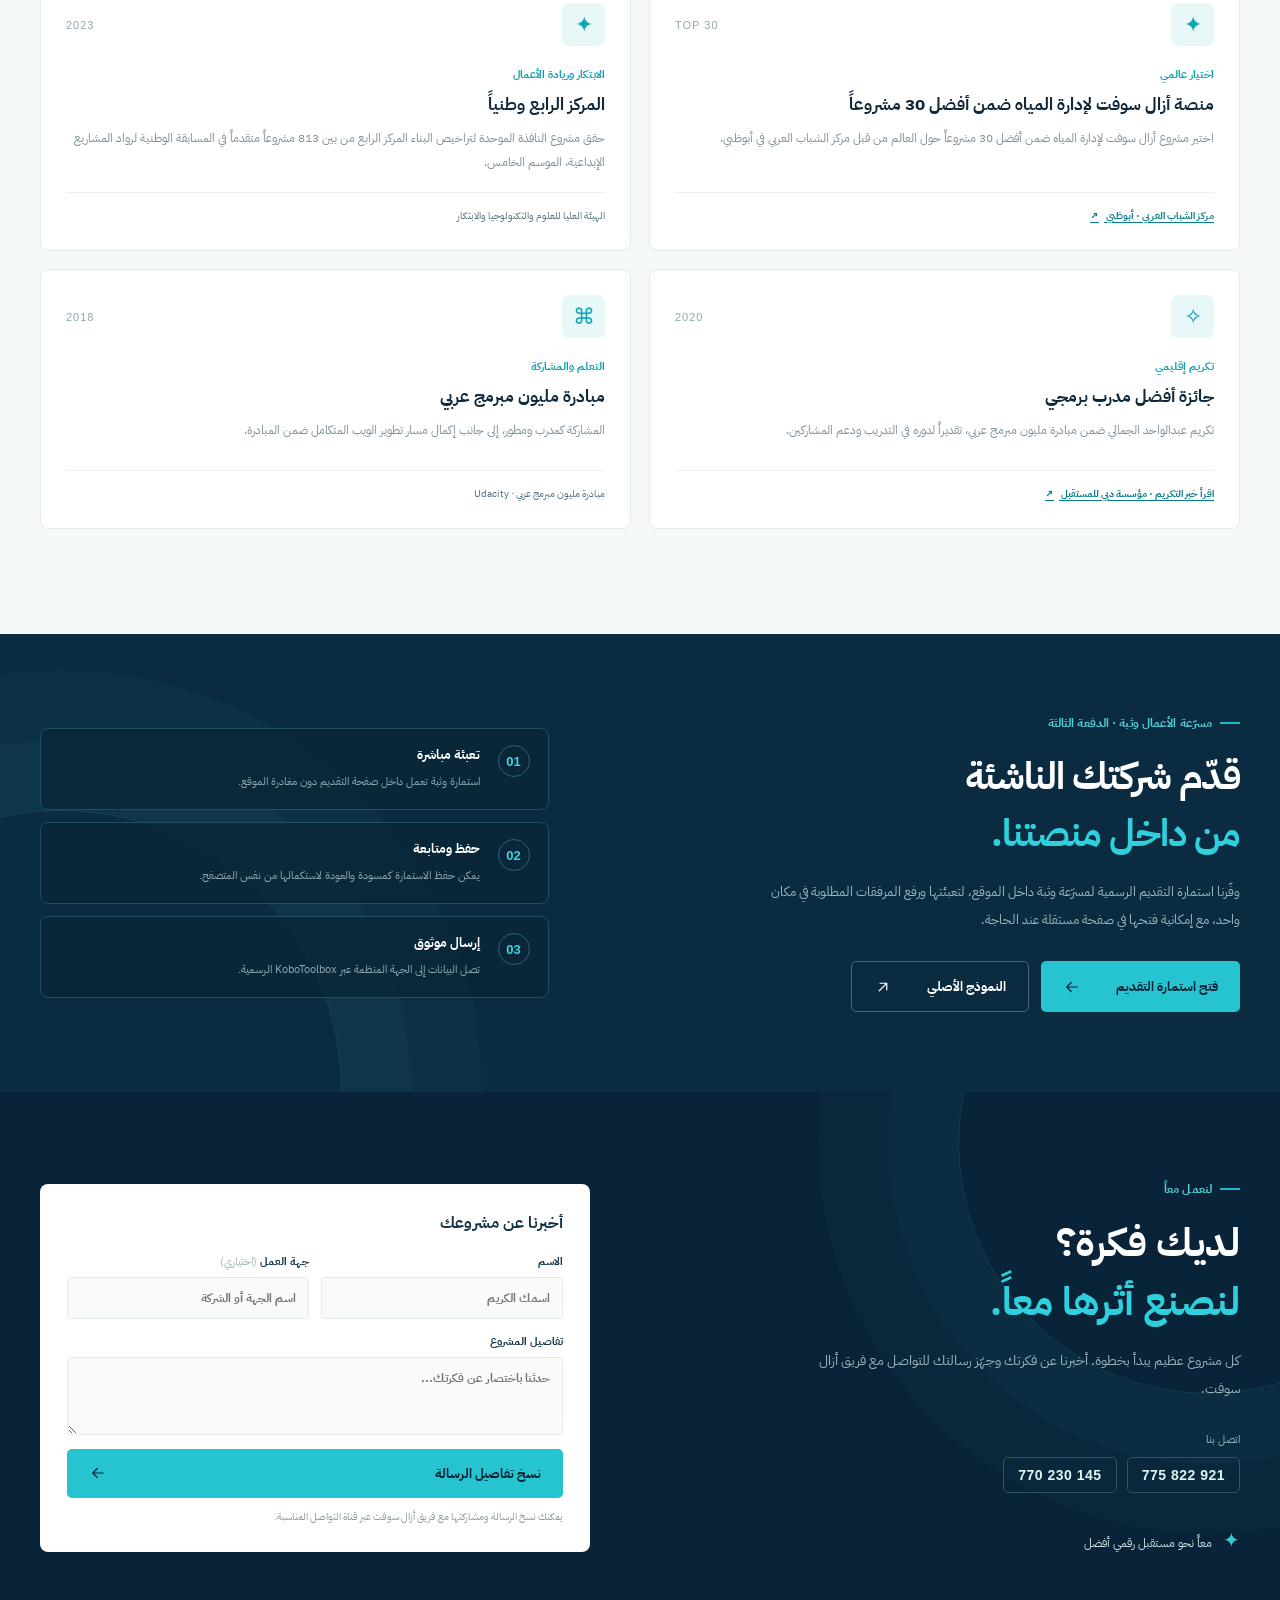
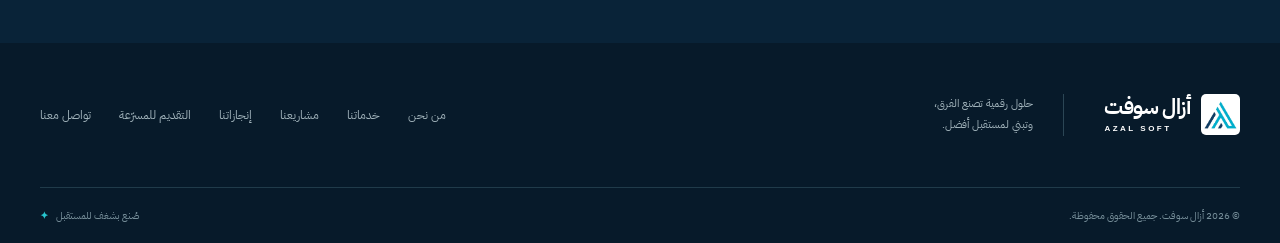
==== commit 01d306e7: "تصحيح عنواني الفيديو 03 و06: فريق المشروع مع نائب رئيس الوزراء وورشة الحديدة Co-authored-by: arena-a" ====
--- a/web/index.html
+++ b/web/index.html
@@ -84,10 +84,10 @@
               <ol class="video-list">
                 <li><a href="https://www.youtube.com/watch?v=pOxBDhporDQ" target="_blank" rel="noopener noreferrer" aria-label="مشاهدة الفيديو التعريفي بالنافذة الموحدة لتراخيص البناء في اليمن على يوتيوب (يفتح في نافذة جديدة)"><span class="video-order">01</span><span class="video-title">الفيديو التعريفي بالنافذة الموحدة لتراخيص البناء في اليمن</span><svg><use href="#arrow-up"></use></svg></a></li>
                 <li><a href="https://www.youtube.com/watch?v=ugZrDMCJO3c" target="_blank" rel="noopener noreferrer" aria-label="مشاهدة فيديو رأي لجنة التحكيم في المشروع أثناء المسابقة الوطنية لرواد الابتكار على يوتيوب (يفتح في نافذة جديدة)"><span class="video-order">02</span><span class="video-title">رأي لجنة التحكيم في المشروع · المسابقة الوطنية لرواد الابتكار</span><svg><use href="#arrow-up"></use></svg></a></li>
-                <li><a class="is-pending" role="link" aria-disabled="true" aria-label="فيديو اجتماع الخبراء مع نائب رئيس الوزراء، الرابط قيد الإضافة"><span class="video-order">03</span><span class="video-title">اجتماع الخبراء مع نائب رئيس الوزراء</span><span class="video-soon">الرابط قريباً</span></a></li>
+                <li><a class="is-pending" role="link" aria-disabled="true" aria-label="فيديو اجتماع فريق المشروع مع نائب رئيس الوزراء، الرابط قيد الإضافة"><span class="video-order">03</span><span class="video-title">اجتماع فريق المشروع مع نائب رئيس الوزراء</span><span class="video-soon">الرابط قريباً</span></a></li>
                 <li><a class="is-pending" role="link" aria-disabled="true" aria-label="فيديو ورشة عمل الوزارة، الرابط قيد الإضافة"><span class="video-order">04</span><span class="video-title">ورشة عمل الوزارة</span><span class="video-soon">الرابط قريباً</span></a></li>
                 <li><a class="is-pending" role="link" aria-disabled="true" aria-label="فيديو مناقشة تطبيق النافذة الموحدة مع قيادات السلطة المحلية في ذمار، الرابط قيد الإضافة"><span class="video-order">05</span><span class="video-title">مناقشة تطبيق النافذة الموحدة مع قيادات السلطة المحلية في ذمار</span><span class="video-soon">الرابط قريباً</span></a></li>
-                <li><a class="is-pending" role="link" aria-disabled="true" aria-label="فيديو ورشة العمل في مكتب النقل والأشغال العامة في ذمار، الرابط قيد الإضافة"><span class="video-order">06</span><span class="video-title">ورشة عمل في مكتب النقل والأشغال العامة في ذمار</span><span class="video-soon">الرابط قريباً</span></a></li>
+                <li><a class="is-pending" role="link" aria-disabled="true" aria-label="فيديو ورشة عمل في مكتب النقل والأشغال العامة في الحديدة، الرابط قيد الإضافة"><span class="video-order">06</span><span class="video-title">ورشة عمل في مكتب النقل والأشغال العامة في الحديدة</span><span class="video-soon">الرابط قريباً</span></a></li>
               </ol>
               <a class="project-source" href="https://www.saba.ye/ar/news3306005.htm" target="_blank" rel="noopener noreferrer" aria-label="قراءة خبر وكالة سبأ (يفتح في نافذة جديدة)">خبر وكالة سبأ <svg><use href="#arrow-up"></use></svg></a></div><a href="#contact" aria-label="استفسر عن مشروع النافذة الموحدة">استفسر عن المشروع <svg><use href="#arrow"></use></svg></a></div>
           </article>
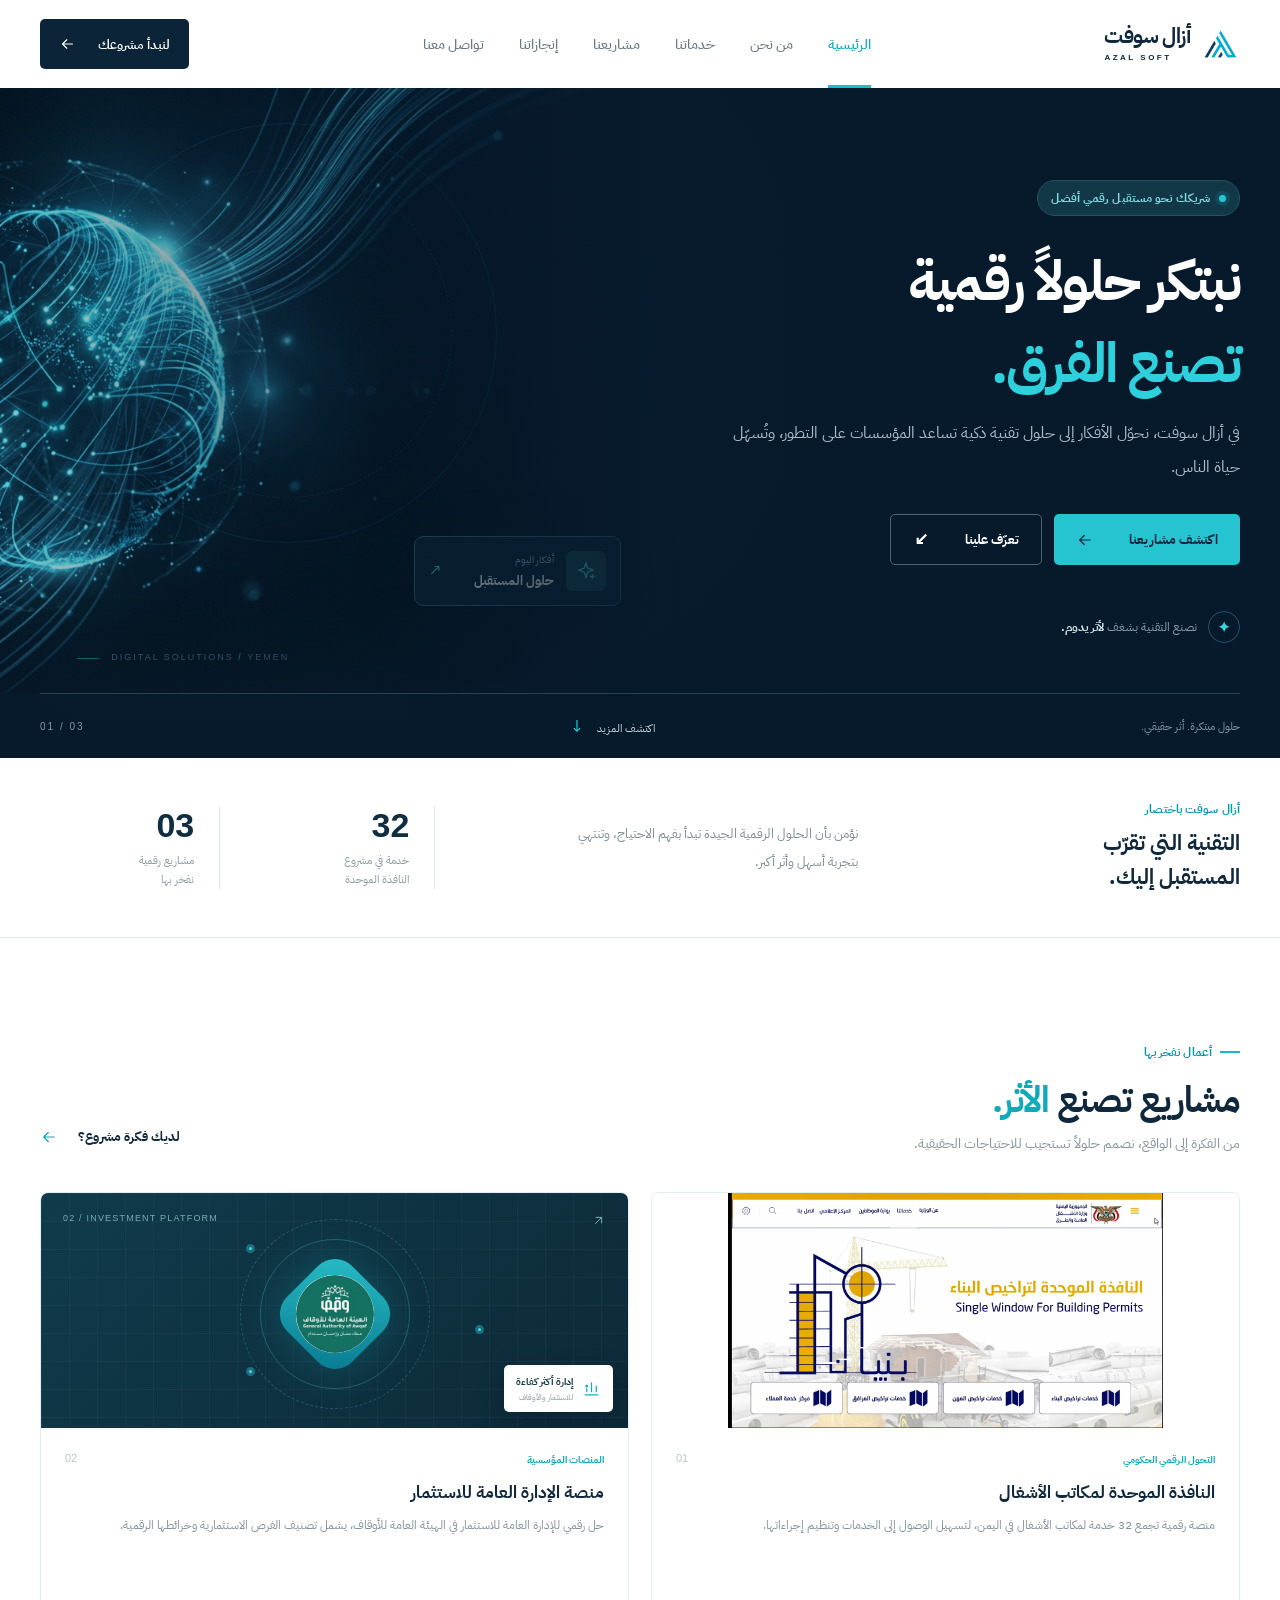
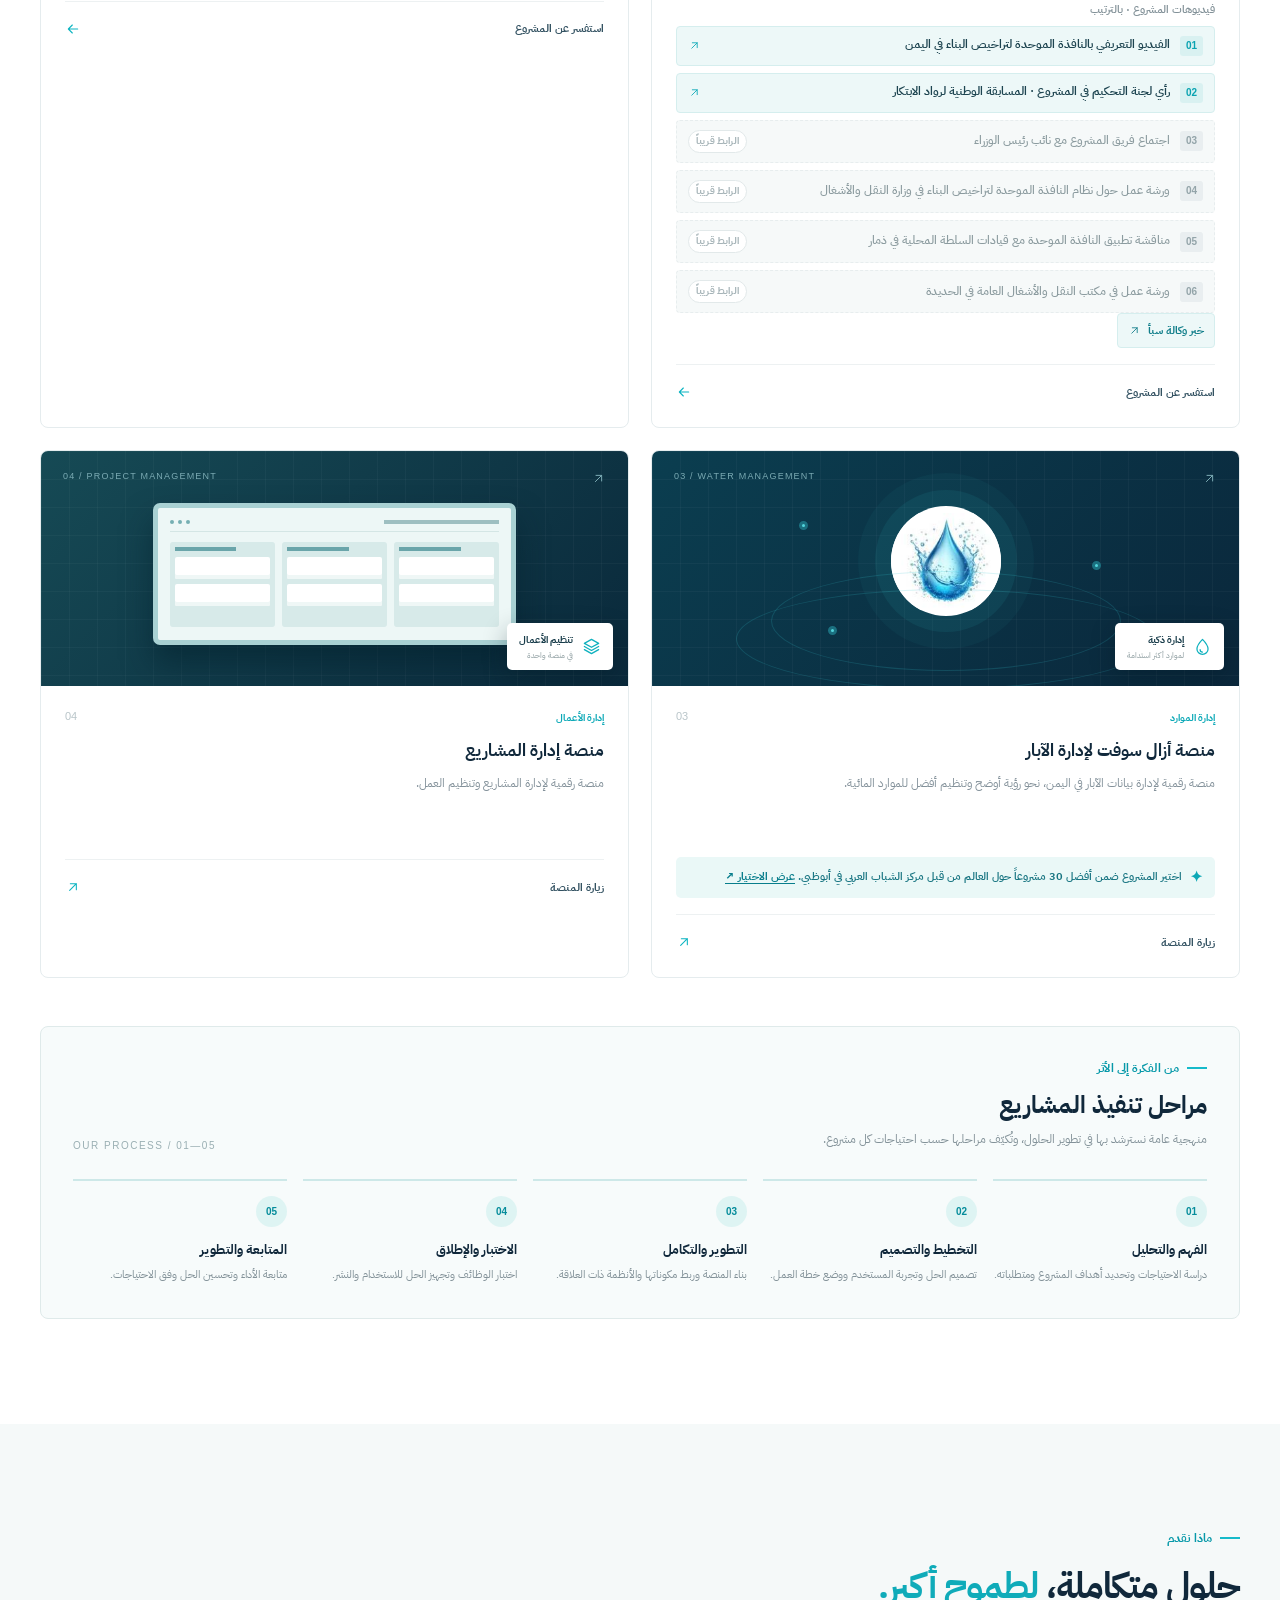
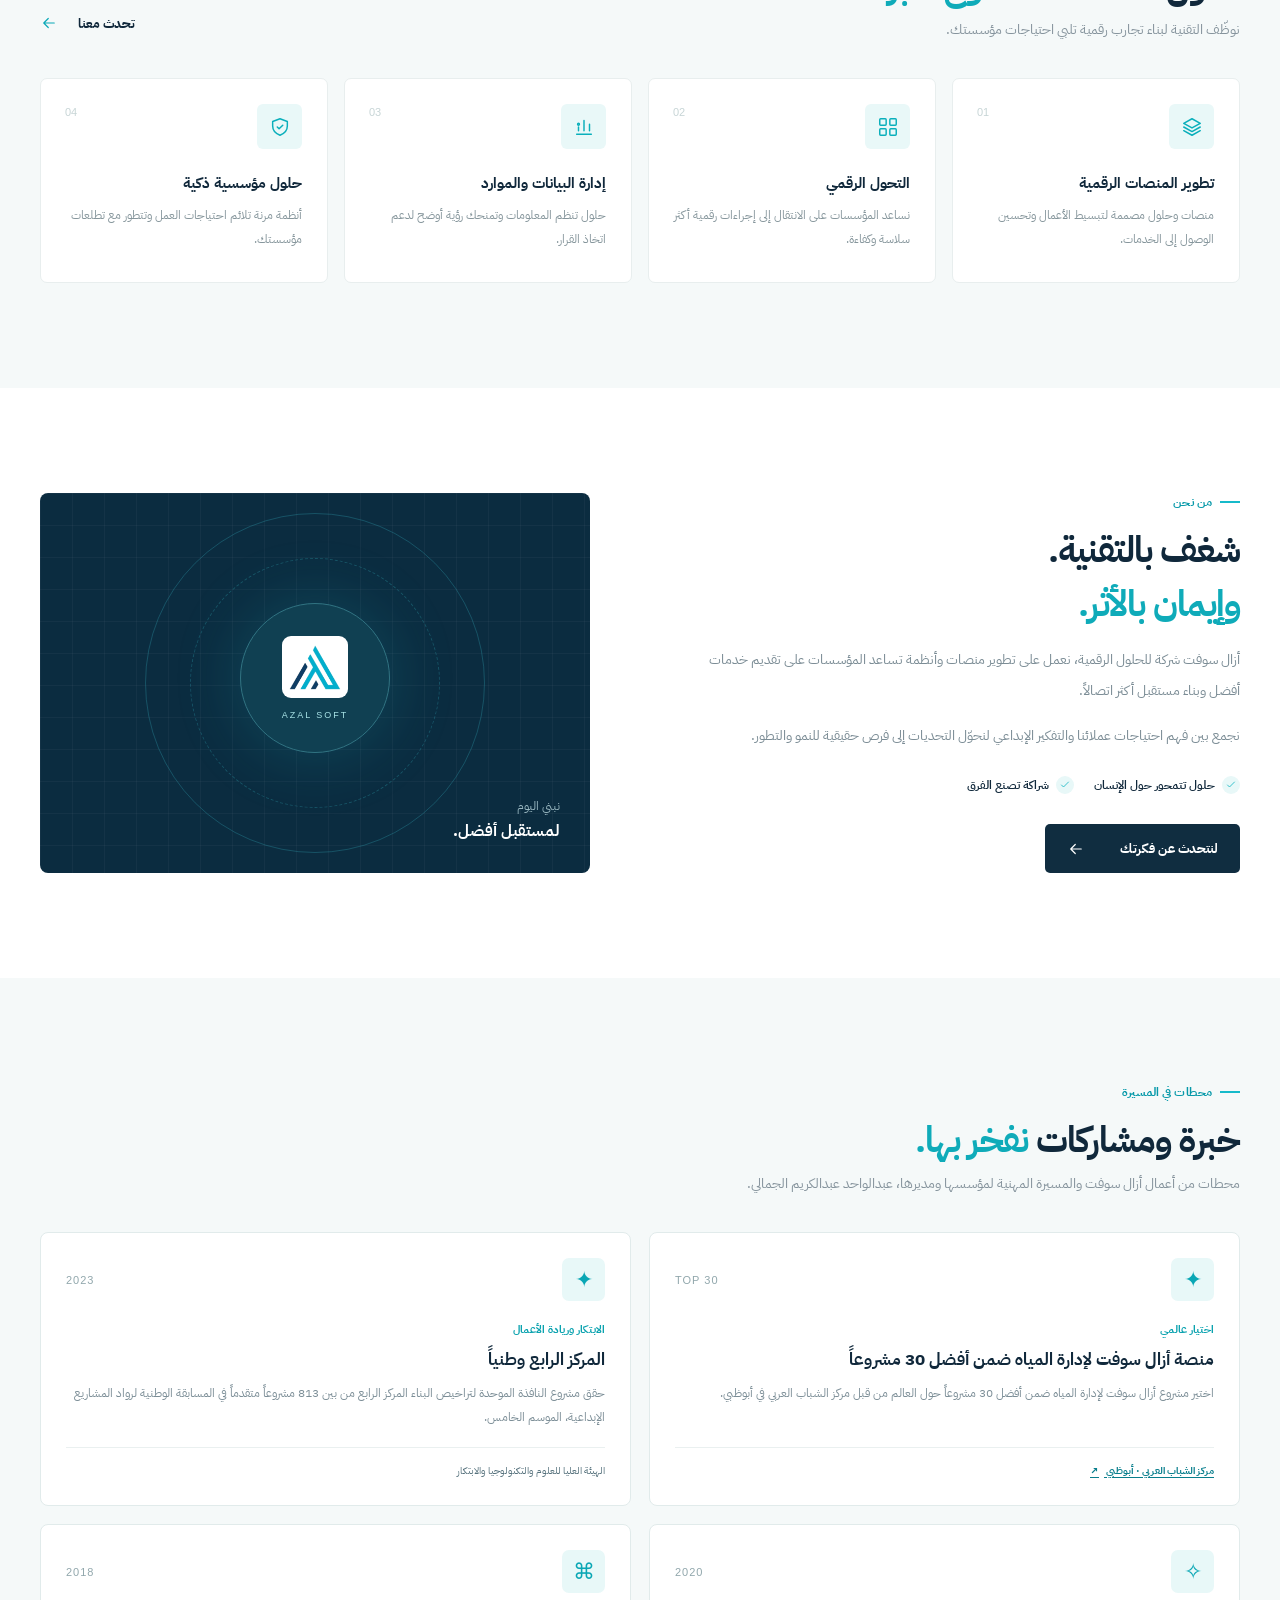
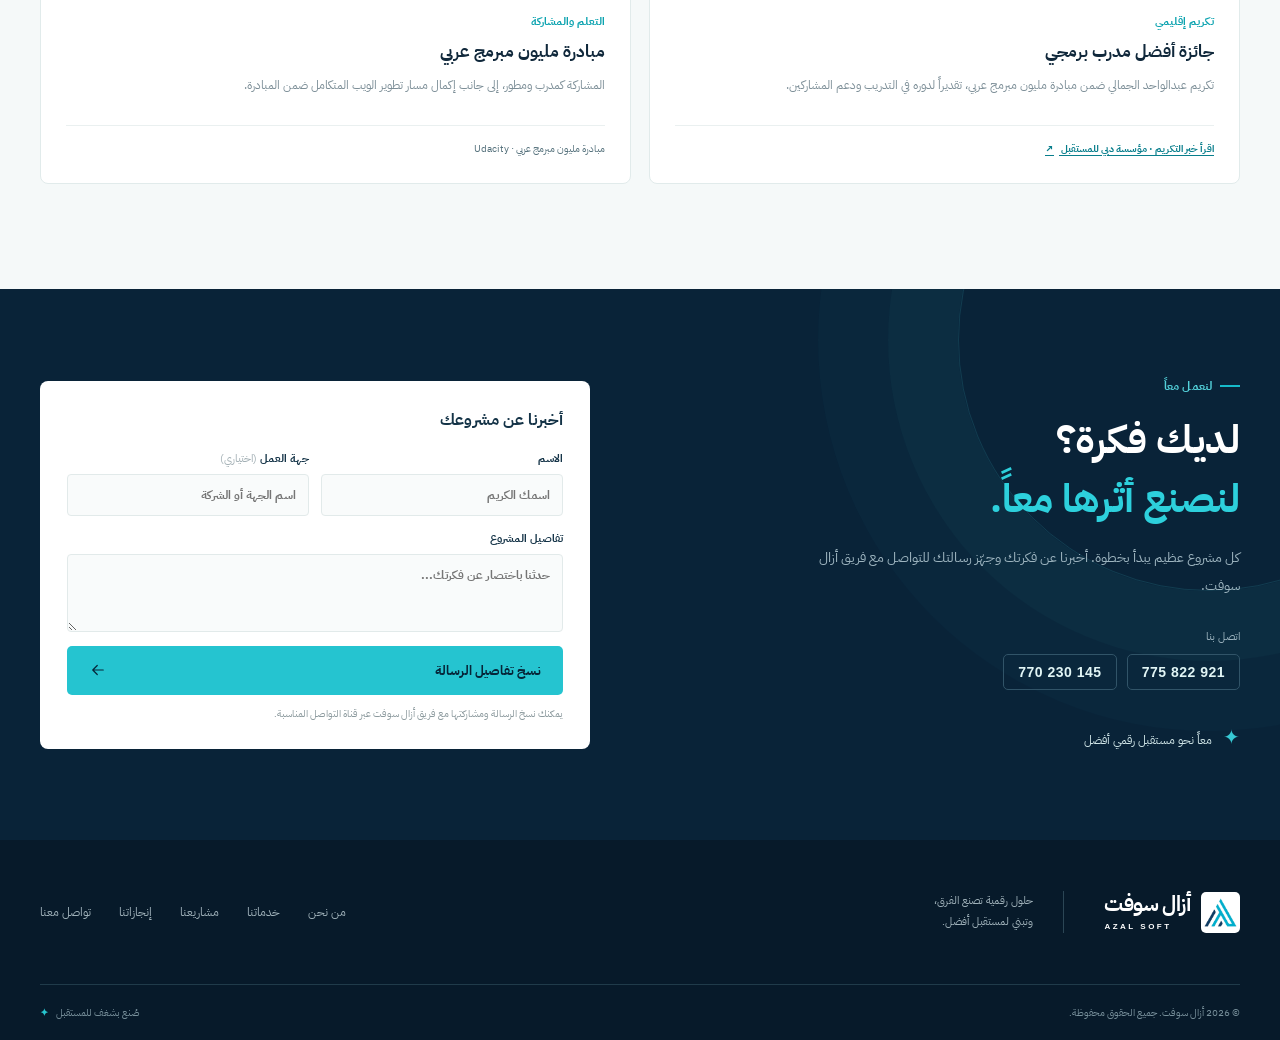
==== commit 189c490f: "حذف مسرّعة وثبة نهائياً + ربط مشروع Firebase azalplatfrm وسكربت نشر Co-authored-by: arena-agent <297" ====
--- a/web/index.html
+++ b/web/index.html
@@ -34,7 +34,7 @@
       </a>
       <button class="menu-toggle" type="button" aria-label="فتح القائمة" aria-expanded="false" aria-controls="main-nav"><span></span><span></span><span></span></button>
       <nav class="main-nav" id="main-nav" aria-label="القائمة الرئيسية">
-        <a class="active" href="#top">الرئيسية</a><a href="#about">من نحن</a><a href="#services">خدماتنا</a><a href="#projects">مشاريعنا</a><a href="#achievements">إنجازاتنا</a><a href="apply.html">التقديم للمسرّعة</a><a href="#contact">تواصل معنا</a>
+        <a class="active" href="#top">الرئيسية</a><a href="#about">من نحن</a><a href="#services">خدماتنا</a><a href="#projects">مشاريعنا</a><a href="#achievements">إنجازاتنا</a><a href="#contact">تواصل معنا</a>
       </nav>
       <a class="header-cta" href="#contact">لنبدأ مشروعك <svg><use href="#arrow"></use></svg></a>
     </div>
@@ -50,7 +50,6 @@
           <p>في أزال سوفت، نحوّل الأفكار إلى حلول تقنية ذكية تساعد المؤسسات على التطور، وتُسهّل حياة الناس.</p>
           <div class="hero-actions"><a class="button button-cyan" href="#projects">اكتشف مشاريعنا <svg><use href="#arrow"></use></svg></a><a class="button button-outline" href="#about">تعرّف علينا <span>↙</span></a></div>
           <div class="hero-note"><span class="note-icon">✦</span><span>نصنع التقنية بشغف <b>لأثر يدوم.</b></span></div>
-          <a class="hero-program" href="apply.html"><span class="hero-program-badge">وثبة · الدفعة 3</span><span>عبّر عن شركتك الناشئة عبر استمارة مسرّعة وثبة من داخل منصتنا</span><svg><use href="#arrow"></use></svg></a>
         </div>
         <div class="hero-art" aria-hidden="true">
           <div class="orbit orbit-one"></div><div class="orbit orbit-two"></div>
@@ -66,7 +65,7 @@
         <div class="strip-title"><span class="section-kicker">أزال سوفت باختصار</span><h2>التقنية التي تقرّب<br>المستقبل إليك.</h2></div>
         <p>نؤمن بأن الحلول الرقمية الجيدة تبدأ بفهم الاحتياج، وتنتهي بتجربة أسهل وأثر أكبر.</p>
         <div class="strip-stat"><strong>32</strong><small>خدمة في مشروع<br>النافذة الموحدة</small></div>
-        <div class="strip-stat"><strong>04</strong><small>مشاريع رقمية<br>نفخر بها</small></div>
+        <div class="strip-stat"><strong>03</strong><small>مشاريع رقمية<br>نفخر بها</small></div>
       </div>
     </section>
 
@@ -74,10 +73,6 @@
       <div class="container">
         <div class="section-heading"><div><span class="section-kicker"><i></i> أعمال نفخر بها</span><h2>مشاريع تصنع <em>الأثر.</em></h2><p>من الفكرة إلى الواقع، نصمم حلولاً تستجيب للاحتياجات الحقيقية.</p></div><a class="text-link" href="#contact">لديك فكرة مشروع؟ <svg><use href="#arrow"></use></svg></a></div>
         <div class="project-grid">
-          <article class="project-card project-card-wide">
-            <div class="project-visual visual-apply"><div class="visual-top"><span>05 / ACCELERATOR APPLICATION</span><svg><use href="#arrow-up"></use></svg></div><div class="apply-art" aria-hidden="true"><div class="apply-sheet"><span class="apply-sheet-head"></span><i></i><i></i><i></i><span class="apply-sheet-row"><b></b><b></b></span><i></i></div><div class="apply-ring"></div></div><div class="visual-badge"><svg><use href="#layers"></use></svg><span><b>تقديم مدمج</b><small>داخل المنصة</small></span></div></div>
-            <div class="project-info"><div class="project-meta"><span>البرامج والمسرّعات</span><span>05</span></div><h3>استمارة مسرّعة وثبة من داخل المنصة</h3><p>تعبئة استمارة التقديم لمسرّعة الأعمال وثبة - الدفعة الثالثة مباشرة من الموقع، مع إمكانية حفظ المسودة ورفع المرفقات.</p><a href="apply.html" aria-label="بدء تعبئة استمارة مسرّعة وثبة">ابدأ التقديم <svg><use href="#arrow"></use></svg></a></div>
-          </article>
           <article class="project-card">
             <div class="project-visual visual-window project-screenshot"><img src="assets/unified-window.png" alt="صورة نظام النافذة الموحدة لخدمات مكاتب الأشغال وتراخيص البناء" loading="lazy"></div>
             <div class="project-info"><div class="project-meta"><span>التحول الرقمي الحكومي</span><span>01</span></div><h3>النافذة الموحدة لمكاتب الأشغال</h3><p>منصة رقمية تجمع 32 خدمة لمكاتب الأشغال في اليمن، لتسهيل الوصول إلى الخدمات وتنظيم إجراءاتها.</p><div class="project-resources" aria-label="فيديوهات مشروع النافذة الموحدة مرتبة زمنياً"><span>فيديوهات المشروع · بالترتيب</span>
@@ -85,7 +80,7 @@
                 <li><a href="https://www.youtube.com/watch?v=pOxBDhporDQ" target="_blank" rel="noopener noreferrer" aria-label="مشاهدة الفيديو التعريفي بالنافذة الموحدة لتراخيص البناء في اليمن على يوتيوب (يفتح في نافذة جديدة)"><span class="video-order">01</span><span class="video-title">الفيديو التعريفي بالنافذة الموحدة لتراخيص البناء في اليمن</span><svg><use href="#arrow-up"></use></svg></a></li>
                 <li><a href="https://www.youtube.com/watch?v=ugZrDMCJO3c" target="_blank" rel="noopener noreferrer" aria-label="مشاهدة فيديو رأي لجنة التحكيم في المشروع أثناء المسابقة الوطنية لرواد الابتكار على يوتيوب (يفتح في نافذة جديدة)"><span class="video-order">02</span><span class="video-title">رأي لجنة التحكيم في المشروع · المسابقة الوطنية لرواد الابتكار</span><svg><use href="#arrow-up"></use></svg></a></li>
                 <li><a class="is-pending" role="link" aria-disabled="true" aria-label="فيديو اجتماع فريق المشروع مع نائب رئيس الوزراء، الرابط قيد الإضافة"><span class="video-order">03</span><span class="video-title">اجتماع فريق المشروع مع نائب رئيس الوزراء</span><span class="video-soon">الرابط قريباً</span></a></li>
-                <li><a class="is-pending" role="link" aria-disabled="true" aria-label="فيديو ورشة عمل الوزارة، الرابط قيد الإضافة"><span class="video-order">04</span><span class="video-title">ورشة عمل الوزارة</span><span class="video-soon">الرابط قريباً</span></a></li>
+                <li><a class="is-pending" role="link" aria-disabled="true" aria-label="فيديو ورشة عمل حول نظام النافذة الموحدة لتراخيص البناء في وزارة النقل والأشغال، الرابط قيد الإضافة"><span class="video-order">04</span><span class="video-title">ورشة عمل حول نظام النافذة الموحدة لتراخيص البناء في وزارة النقل والأشغال</span><span class="video-soon">الرابط قريباً</span></a></li>
                 <li><a class="is-pending" role="link" aria-disabled="true" aria-label="فيديو مناقشة تطبيق النافذة الموحدة مع قيادات السلطة المحلية في ذمار، الرابط قيد الإضافة"><span class="video-order">05</span><span class="video-title">مناقشة تطبيق النافذة الموحدة مع قيادات السلطة المحلية في ذمار</span><span class="video-soon">الرابط قريباً</span></a></li>
                 <li><a class="is-pending" role="link" aria-disabled="true" aria-label="فيديو ورشة عمل في مكتب النقل والأشغال العامة في الحديدة، الرابط قيد الإضافة"><span class="video-order">06</span><span class="video-title">ورشة عمل في مكتب النقل والأشغال العامة في الحديدة</span><span class="video-soon">الرابط قريباً</span></a></li>
               </ol>
@@ -146,27 +141,8 @@
       </div>
     </section>
 
-    <section class="program-band" id="wathba">
-      <div class="container program-inner">
-        <div class="program-copy">
-          <span class="section-kicker light-kicker"><i></i> مسرّعة الأعمال وثبة · الدفعة الثالثة</span>
-          <h2>قدّم شركتك الناشئة<br><em>من داخل منصتنا.</em></h2>
-          <p>وفّرنا استمارة التقديم الرسمية لمسرّعة وثبة داخل الموقع، لتعبئتها ورفع المرفقات المطلوبة في مكان واحد، مع إمكانية فتحها في صفحة مستقلة عند الحاجة.</p>
-          <div class="program-actions">
-            <a class="button button-cyan" href="apply.html">فتح استمارة التقديم <svg><use href="#arrow"></use></svg></a>
-            <a class="button button-outline" href="https://ee.kobotoolbox.org/x/BDS6feIf" target="_blank" rel="noopener noreferrer">النموذج الأصلي <svg><use href="#arrow-up"></use></svg></a>
-          </div>
-        </div>
-        <div class="program-points">
-          <div class="program-point"><span>01</span><div><b>تعبئة مباشرة</b><small>استمارة وثبة تعمل داخل صفحة التقديم دون مغادرة الموقع.</small></div></div>
-          <div class="program-point"><span>02</span><div><b>حفظ ومتابعة</b><small>يمكن حفظ الاستمارة كمسودة والعودة لاستكمالها من نفس المتصفح.</small></div></div>
-          <div class="program-point"><span>03</span><div><b>إرسال موثوق</b><small>تصل البيانات إلى الجهة المنظمة عبر KoboToolbox الرسمية.</small></div></div>
-        </div>
-      </div>
-    </section>
-
     <section class="contact-section" id="contact"><div class="container contact-grid"><div><span class="section-kicker light-kicker"><i></i> لنعمل معاً</span><h2>لديك فكرة؟<br><em>لنصنع أثرها معاً.</em></h2><p>كل مشروع عظيم يبدأ بخطوة. أخبرنا عن فكرتك وجهّز رسالتك للتواصل مع فريق أزال سوفت.</p><div class="contact-phone"><span>اتصل بنا</span><div><a href="tel:+967775822921" dir="ltr" aria-label="اتصل على 775822921">775 822 921</a><a href="tel:+967770230145" dir="ltr" aria-label="اتصل على 770230145">770 230 145</a></div></div><div class="contact-line"><span>✦</span> معاً نحو مستقبل رقمي أفضل</div></div><form class="contact-form" id="contact-form"><h3>أخبرنا عن مشروعك</h3><div class="form-row"><label>الاسم<input name="name" required placeholder="اسمك الكريم" autocomplete="name"></label><label>جهة العمل <span>(اختياري)</span><input name="organization" placeholder="اسم الجهة أو الشركة" autocomplete="organization"></label></div><label>تفاصيل المشروع<textarea name="message" required rows="3" placeholder="حدثنا باختصار عن فكرتك..."></textarea></label><button class="button button-cyan" type="submit">نسخ تفاصيل الرسالة <svg><use href="#arrow"></use></svg></button><p class="form-note" id="form-status" role="status">يمكنك نسخ الرسالة ومشاركتها مع فريق أزال سوفت عبر قناة التواصل المناسبة.</p></form></div></section>
   </main>
-  <footer><div class="container footer-main"><a class="brand footer-brand" href="#top"><span class="brand-mark"><img src="assets/azal-mark.png" alt=""></span><span class="brand-text"><strong>أزال سوفت</strong><small>AZAL SOFT</small></span></a><p>حلول رقمية تصنع الفرق،<br>وتبني لمستقبل أفضل.</p><div class="footer-links"><a href="#about">من نحن</a><a href="#services">خدماتنا</a><a href="#projects">مشاريعنا</a><a href="#achievements">إنجازاتنا</a><a href="apply.html">التقديم للمسرّعة</a><a href="#contact">تواصل معنا</a></div></div><div class="container footer-bottom"><span>© <span id="year"></span> أزال سوفت. جميع الحقوق محفوظة.</span><span>صُنع بشغف للمستقبل <b>✦</b></span></div></footer>
+  <footer><div class="container footer-main"><a class="brand footer-brand" href="#top"><span class="brand-mark"><img src="assets/azal-mark.png" alt=""></span><span class="brand-text"><strong>أزال سوفت</strong><small>AZAL SOFT</small></span></a><p>حلول رقمية تصنع الفرق،<br>وتبني لمستقبل أفضل.</p><div class="footer-links"><a href="#about">من نحن</a><a href="#services">خدماتنا</a><a href="#projects">مشاريعنا</a><a href="#achievements">إنجازاتنا</a><a href="#contact">تواصل معنا</a></div></div><div class="container footer-bottom"><span>© <span id="year"></span> أزال سوفت. جميع الحقوق محفوظة.</span><span>صُنع بشغف للمستقبل <b>✦</b></span></div></footer>
 </body>
 </html>
--- a/web/styles.css
+++ b/web/styles.css
@@ -44,40 +44,3 @@
 
 .invest-core img{width:78px;height:78px;object-fit:contain;transform:rotate(-45deg);border-radius:50%;background:#fff}
 
-/* Program band (مسرّعة وثبة) + embedded application card */
-.hero-program{display:inline-flex;align-items:center;gap:12px;margin-top:26px;padding:10px 14px;border:1px solid #2b5564;border-radius:6px;background:rgba(12,42,59,.62);font-size:11px;color:#a9c1c8;transition:border-color .2s,background .2s;max-width:100%}
-.hero-program:hover{border-color:#2fb8c4;background:rgba(16,58,78,.8)}
-.hero-program-badge{flex-shrink:0;background:#12414f;color:#4fdbe2;border-radius:4px;padding:4px 8px;font-size:10px;font-weight:700;white-space:nowrap}
-.hero-program svg{width:15px;height:15px;color:#35d5dd;flex-shrink:0}
-.program-band{background:#0b2c40;color:white;padding:80px 0;position:relative;overflow:hidden}
-.program-band:before{content:'';position:absolute;width:560px;height:560px;border:1px solid #3cbcc52a;border-radius:50%;left:-220px;bottom:-280px;box-shadow:0 0 0 70px #3cbcc509,0 0 0 140px #3cbcc507}
-.program-inner{position:relative;display:grid;grid-template-columns:1.1fr .9fr;gap:70px;align-items:center}
-.program-copy h2{font-size:clamp(28px,3.4vw,38px);line-height:1.5;letter-spacing:-1px;margin:16px 0}
-.program-copy h2 em{color:#2dd0dc;font-style:normal}
-.program-copy p{font-size:13px;line-height:2.1;color:#a2b9c2;max-width:470px;margin:0}
-.program-actions{display:flex;flex-wrap:wrap;gap:12px;margin-top:28px}
-.program-points{display:flex;flex-direction:column;gap:12px}
-.program-point{display:grid;grid-template-columns:36px 1fr;gap:14px;align-items:start;padding:16px 18px;background:rgba(9,38,54,.7);border:1px solid #20505f;border-radius:8px}
-.program-point>span{font:700 13px Arial;color:#3fd3dd;border:1px solid #2a6373;border-radius:50%;width:32px;height:32px;display:grid;place-items:center;direction:ltr}
-.program-point b{display:block;font-size:13px;margin-bottom:4px}
-.program-point small{font-size:11px;line-height:1.9;color:#93aab4}
-.visual-apply{background:linear-gradient(135deg,#0f4250,#0a2a3d)}
-.apply-art{position:absolute;inset:0}
-.apply-sheet{position:absolute;width:58%;height:150px;top:48px;left:21%;background:#f3f9f9;border:5px solid #b6d8da;border-radius:7px;padding:14px;box-shadow:0 18px 30px #001d2980;display:flex;flex-direction:column;gap:7px}
-.apply-sheet-head{display:block;width:45%;height:6px;background:#4f8b93;border-radius:2px;margin-bottom:3px}
-.apply-sheet i{display:block;height:5px;background:#ddecec;border-radius:2px}
-.apply-sheet i:nth-of-type(2){width:82%}
-.apply-sheet i:nth-of-type(3){width:66%}
-.apply-sheet-row{display:flex;gap:6px;margin-top:2px}
-.apply-sheet-row b{flex:1;height:20px;background:#e8f4f3;border:1px solid #cfe4e3;border-radius:3px}
-.apply-ring{position:absolute;border:1px solid #55c8d040;border-radius:50%;width:300px;height:300px;top:-25px;left:calc(50% - 150px);border-style:dashed}
-@media(max-width:1000px){.program-inner{grid-template-columns:1fr;gap:34px}}
-@media(max-width:760px){.program-band{padding:60px 0}.program-actions .button{width:100%;justify-content:space-between}.hero-program{display:none}}
-
-/* Wide card for the accelerator application entry (05) */
-@media(min-width:761px){
-  .project-card-wide{grid-column:1/-1;display:grid;grid-template-columns:.9fr 1.1fr}
-  .project-card-wide .project-visual{height:100%;min-height:250px}
-  .project-card-wide .project-info{display:flex;flex-direction:column;justify-content:center}
-  .project-card-wide .project-info p{min-height:0}
-}
